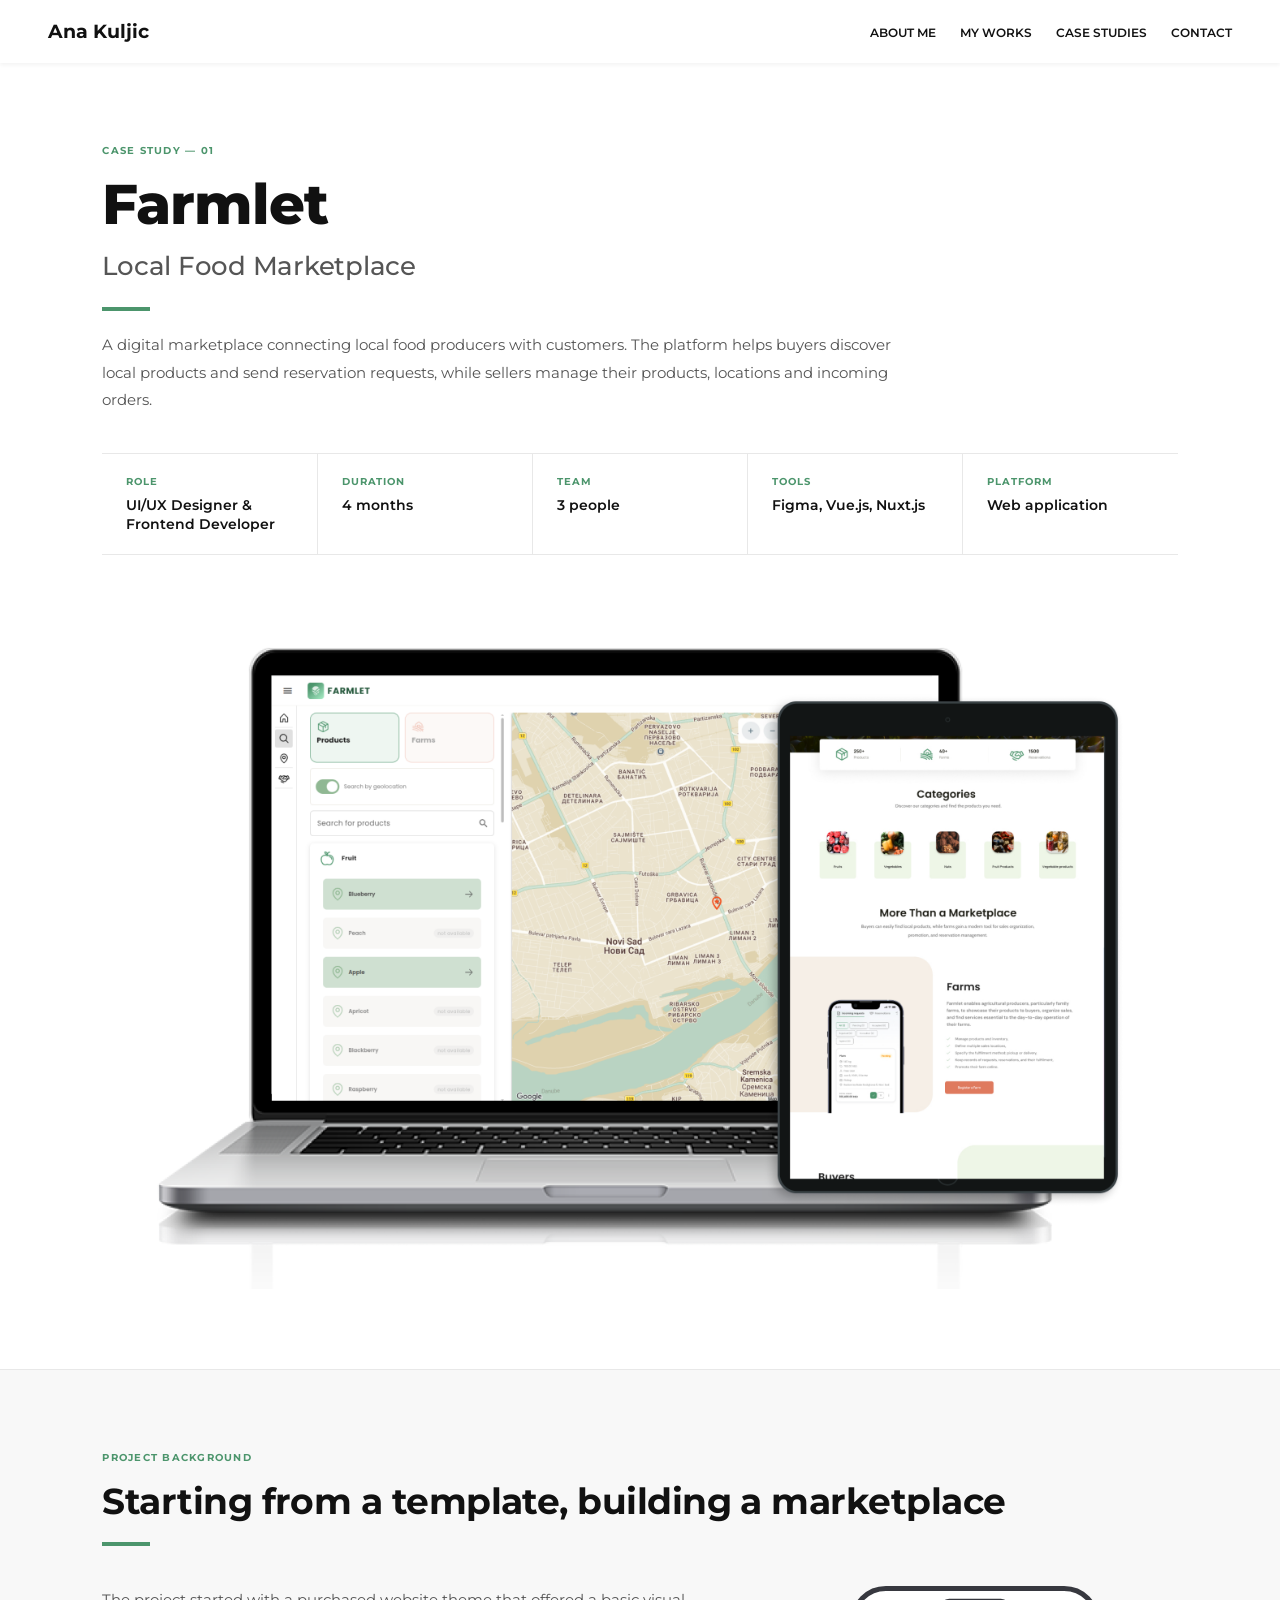
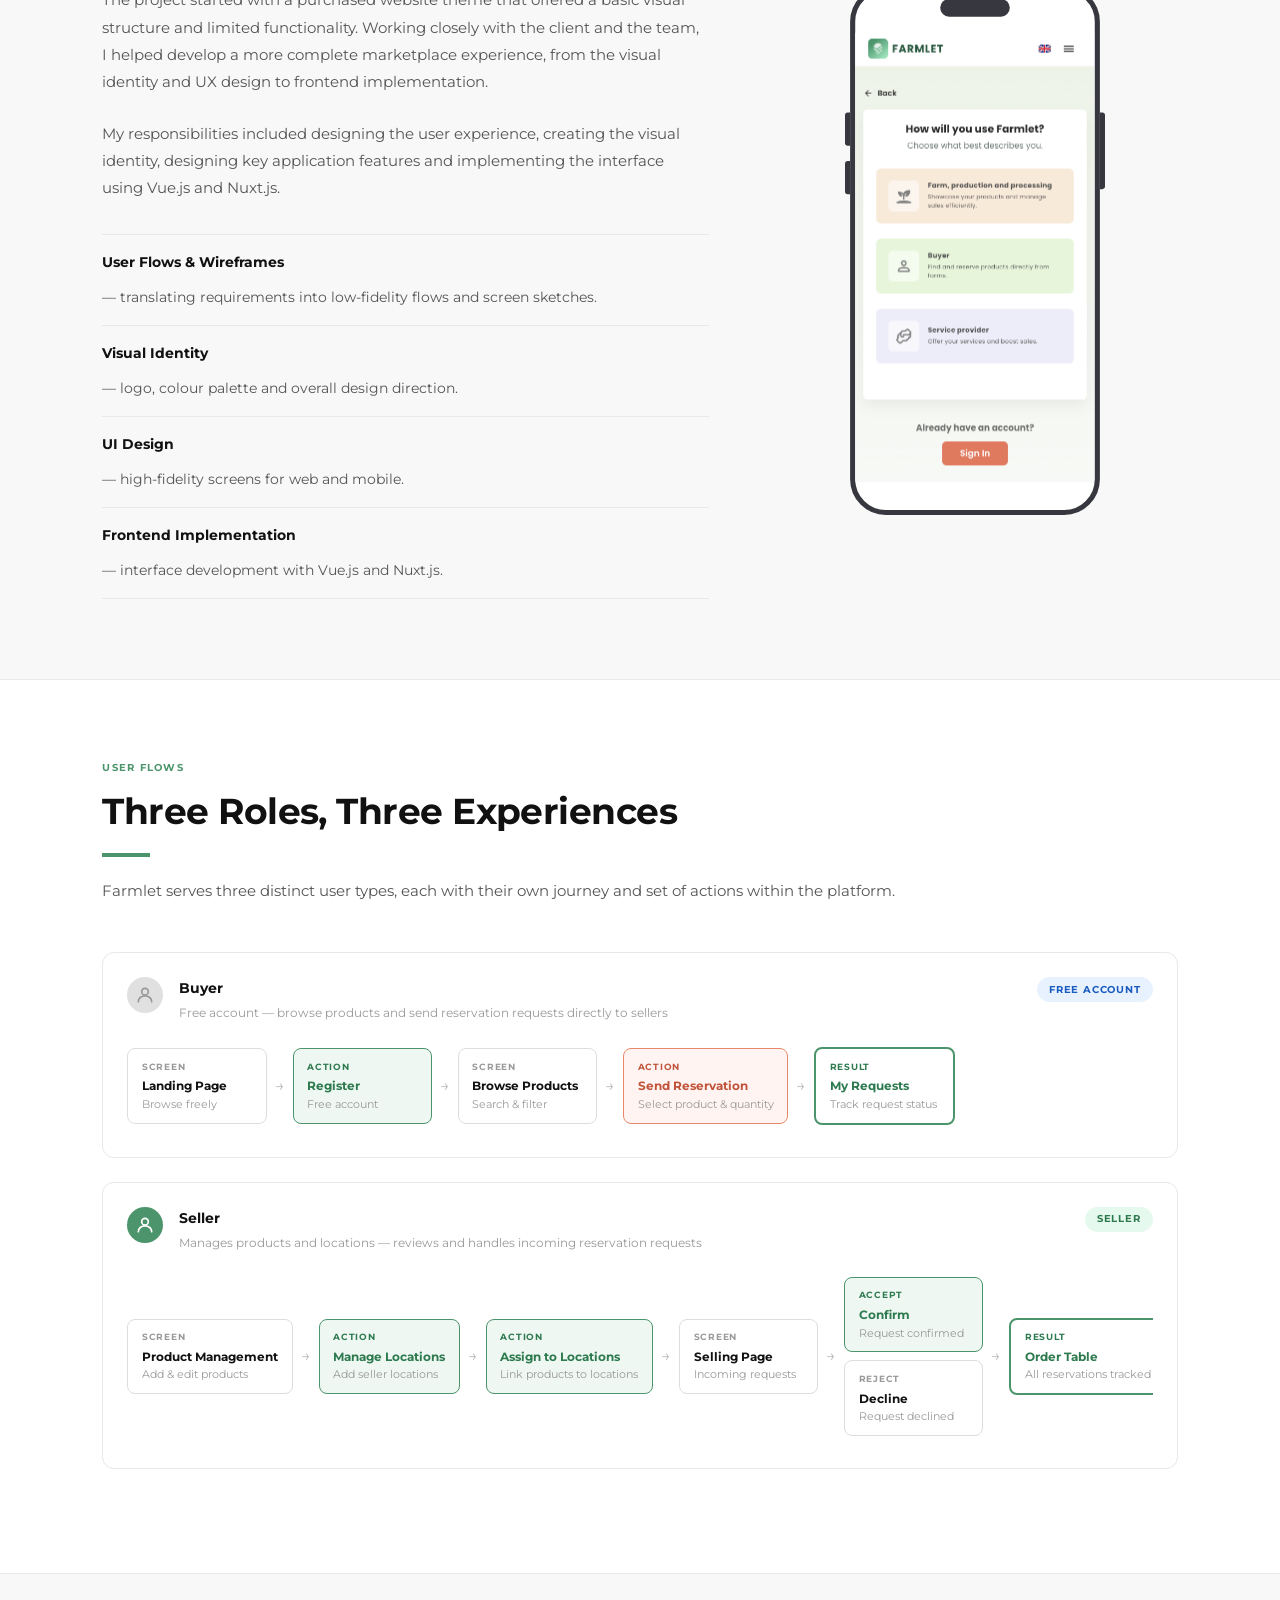
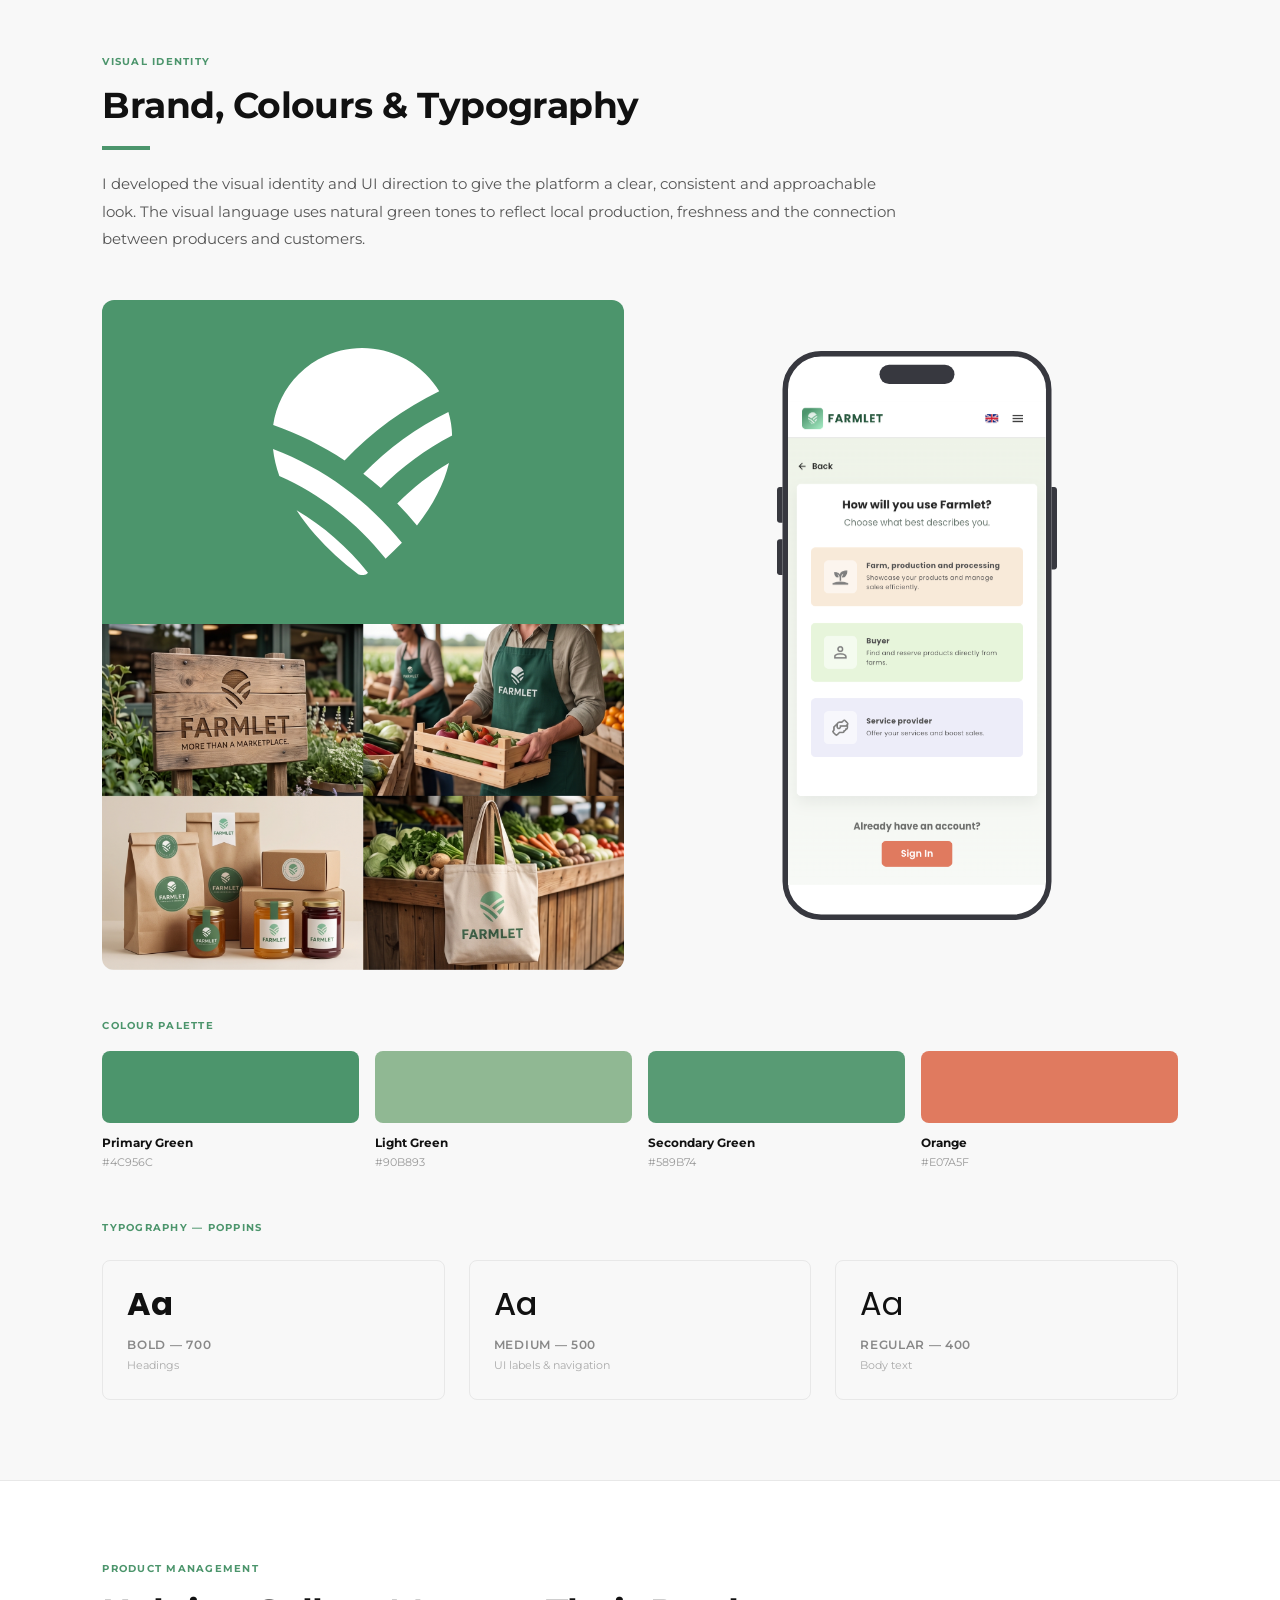
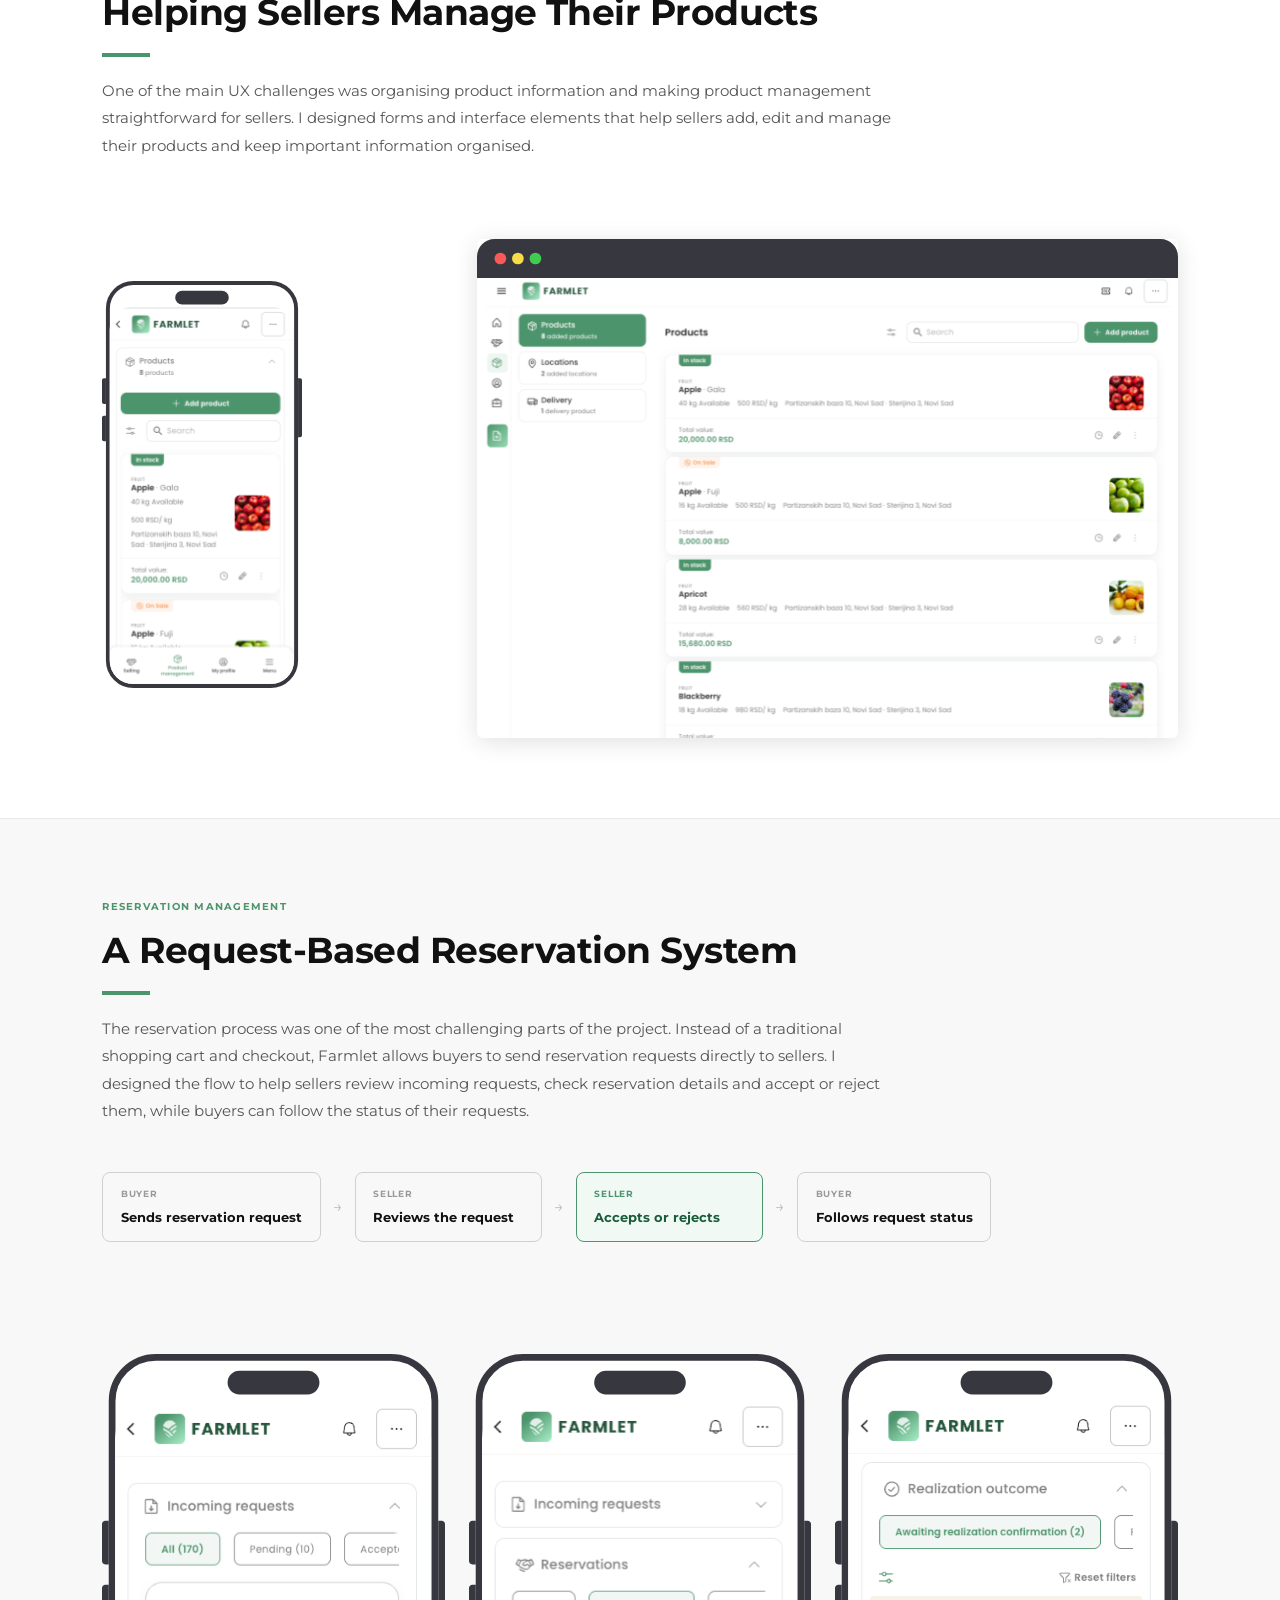
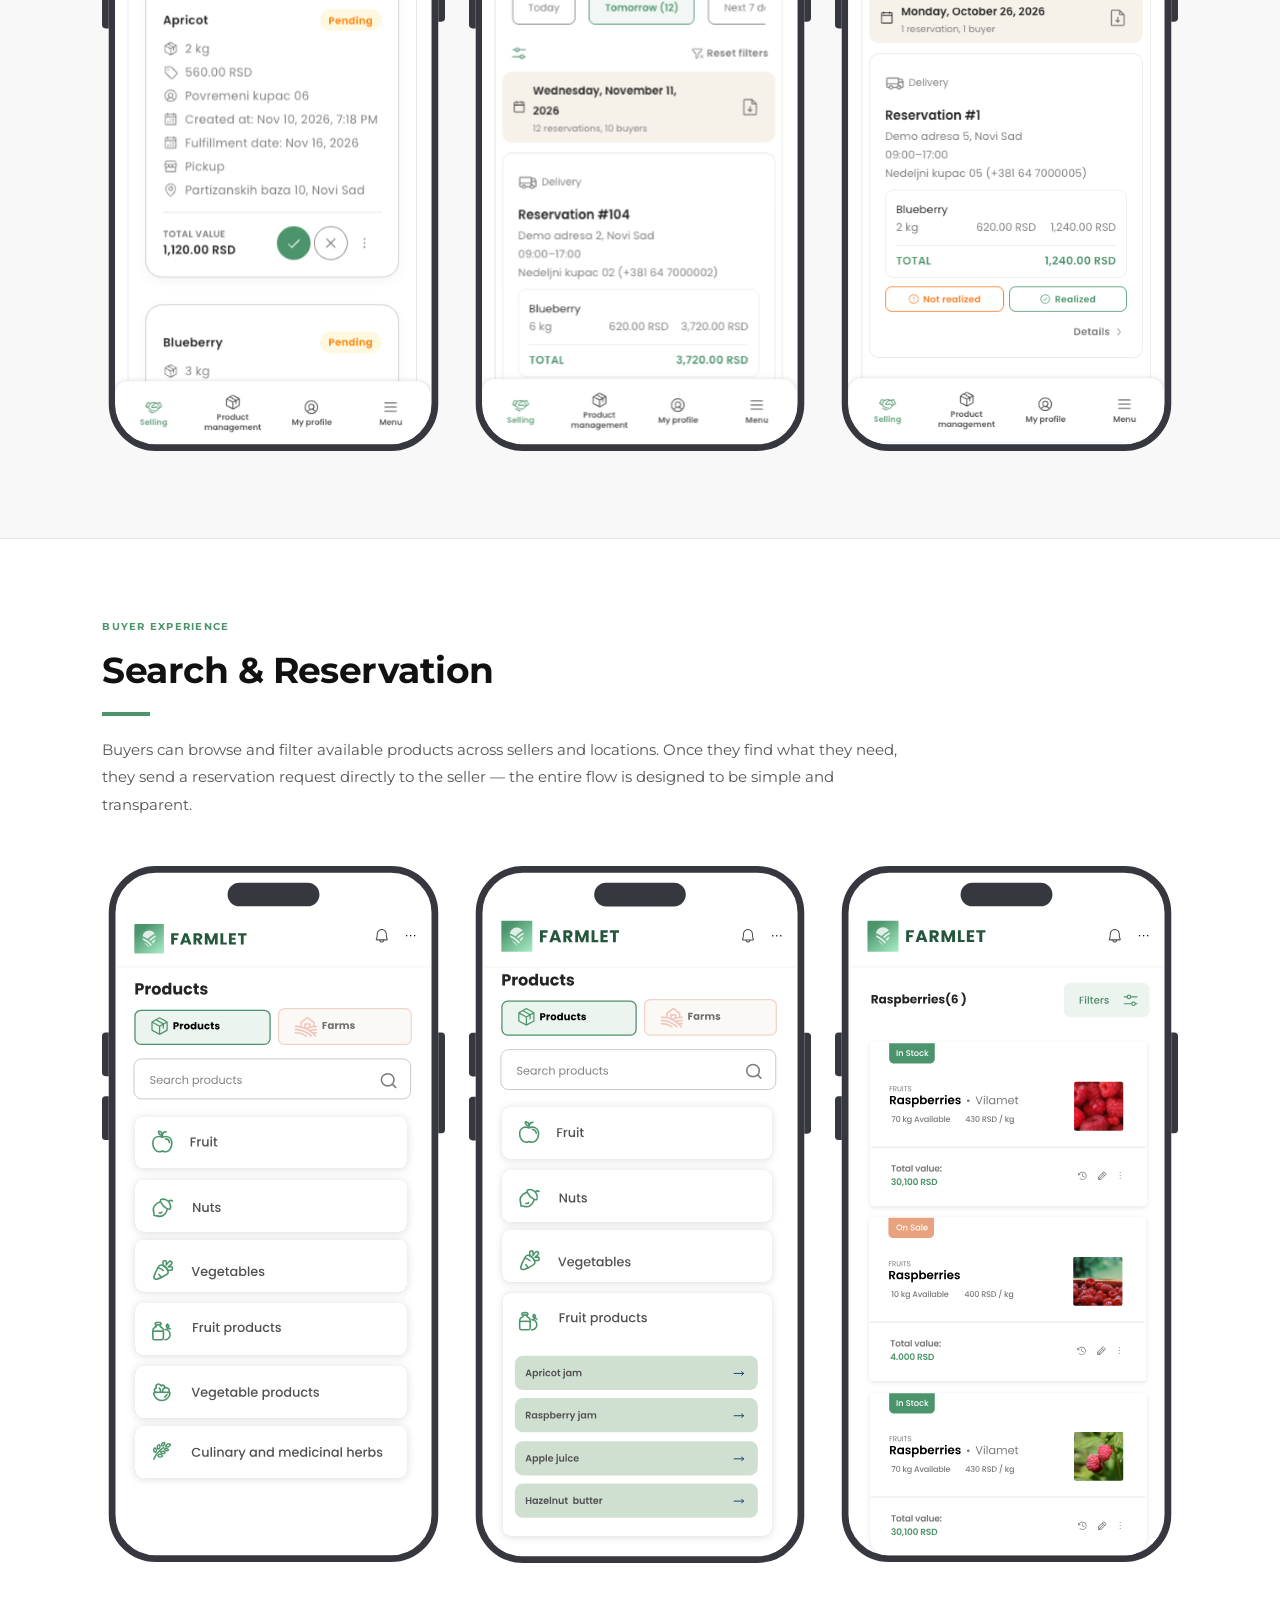
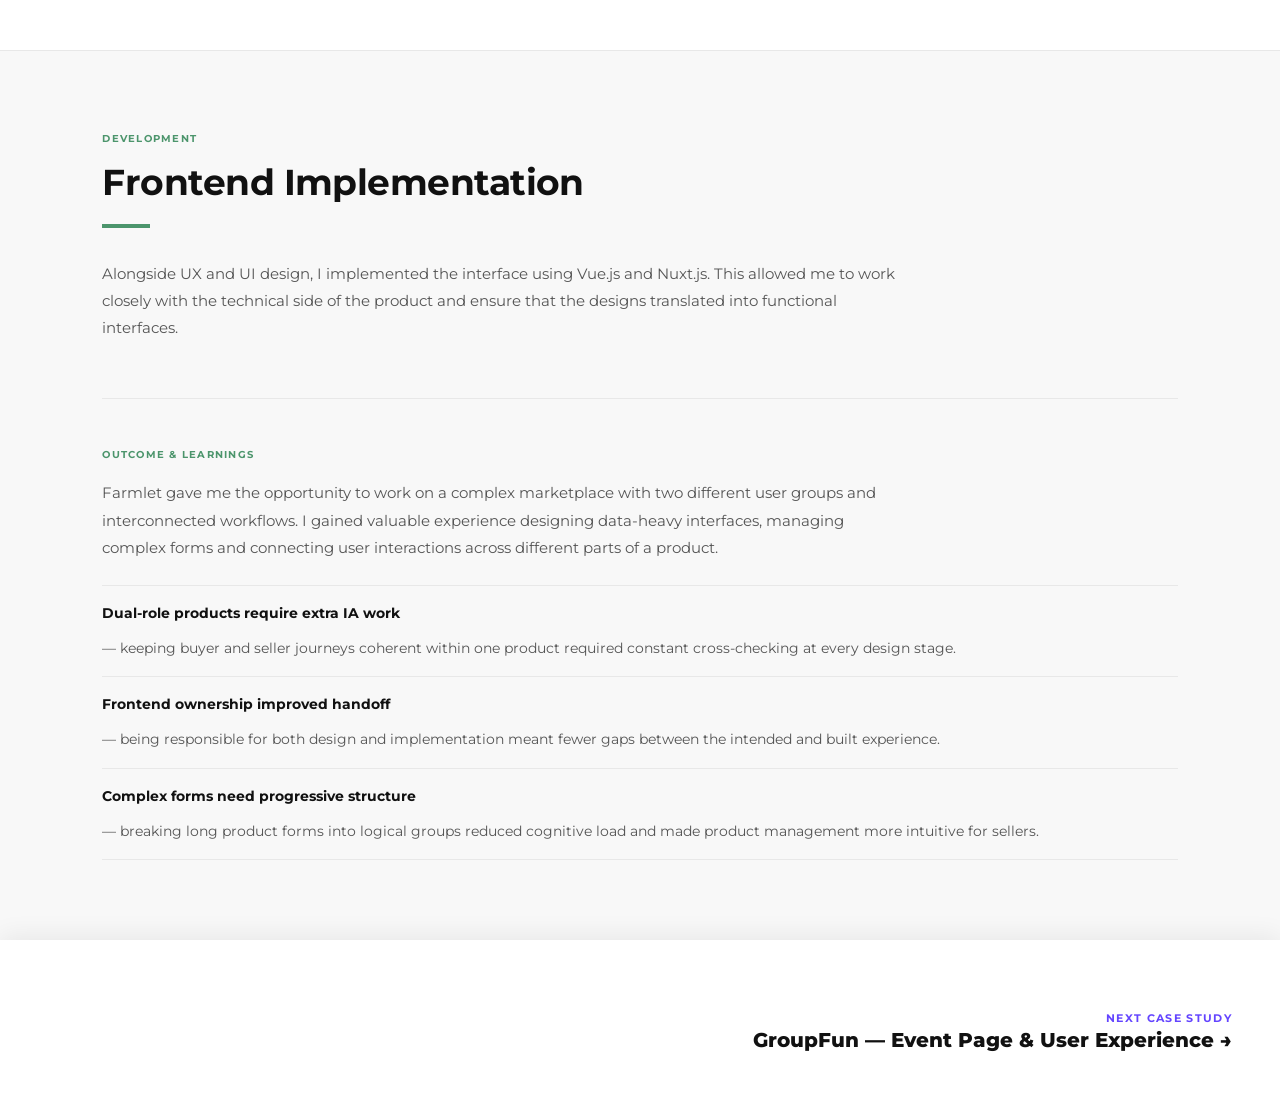
==== farmlet.html @ 50fcdd91 "Add and update case study pages for Farmlet, GroupFun and Proconnecter - Built full Farmlet case stu" ====
<!doctype html>
<html lang="en">
  <head>
    <meta charset="UTF-8" />
    <meta name="viewport" content="width=device-width, initial-scale=1.0" />
    <title>Farmlet — Case Study — Ana Kuljic</title>
    <link rel="preconnect" href="https://fonts.googleapis.com" />
    <link rel="preconnect" href="https://fonts.gstatic.com" crossorigin />
    <link
      href="https://fonts.googleapis.com/css2?family=Montserrat:wght@400;500;600;700;800&family=Poppins:wght@400;500;700&display=swap"
      rel="stylesheet"
    />
    <link rel="stylesheet" href="css/style.css" />
  </head>
  <body class="csp" style="--csp-accent: #4C956C;">

    <!-- ── Navigation ──────────────────────────── -->
    <nav class="navbar">
      <a href="index.html" class="logo" style="text-decoration:none;color:inherit;">Ana Kuljic</a>
      <button class="nav-toggle" type="button" aria-label="Open menu" aria-expanded="false">
        <span class="nav-toggle__line"></span>
        <span class="nav-toggle__line"></span>
        <span class="nav-toggle__line"></span>
      </button>
      <ul class="nav-links">
        <li><a href="index.html#about">About Me</a></li>
        <li><a href="index.html#works">My Works</a></li>
        <li><a href="case-studies.html">Case Studies</a></li>
        <li><a href="index.html#contact">Contact</a></li>
      </ul>
    </nav>

    <!-- ══════════════════════════════════════════
         01  HERO
    ══════════════════════════════════════════ -->
    <section class="csp-section" style="padding-bottom:0;">
      <div class="csp-wrap">
        <span class="csp-label">Case Study — 01</span>
        <h1 class="csp-h1">Farmlet</h1>
        <p class="csp-h1-sub">Local Food Marketplace</p>
        <span class="csp-accent-line"></span>
        <p class="csp-body csp-body--wide">
          A digital marketplace connecting local food producers with customers. The platform helps buyers discover local products and send reservation requests, while sellers manage their products, locations and incoming orders.
        </p>

        <div class="csp-meta">
          <div class="csp-meta-item">
            <div class="csp-meta-item__label">Role</div>
            <div class="csp-meta-item__value">UI/UX Designer &amp; Frontend Developer</div>
          </div>
          <div class="csp-meta-item">
            <div class="csp-meta-item__label">Duration</div>
            <div class="csp-meta-item__value">4 months</div>
          </div>
          <div class="csp-meta-item">
            <div class="csp-meta-item__label">Team</div>
            <div class="csp-meta-item__value">3 people</div>
          </div>
          <div class="csp-meta-item">
            <div class="csp-meta-item__label">Tools</div>
            <div class="csp-meta-item__value">Figma, Vue.js, Nuxt.js</div>
          </div>
          <div class="csp-meta-item">
            <div class="csp-meta-item__label">Platform</div>
            <div class="csp-meta-item__value">Web application</div>
          </div>
        </div>
      </div>

      <!-- Hero image -->
      <div style="padding-inline: var(--csp-gutter); max-width: var(--csp-max); margin-inline: auto; padding-bottom: 5rem;">
        <img
          src="images/farmlet-tablet-laptop.png"
          alt="Farmlet — tablet and laptop overview"
          style="width:100%; display:block; border-radius:8px;"
        />
      </div>
    </section>

    <hr class="csp-divider" />

    <!-- ══════════════════════════════════════════
         02  PROJECT BACKGROUND & MY ROLE
    ══════════════════════════════════════════ -->
    <section class="csp-section">
      <div class="csp-wrap">
        <span class="csp-label">Project Background</span>
        <h2 class="csp-h2">Starting from a template, building a marketplace</h2>
        <span class="csp-accent-line"></span>

        <div class="csp-cols csp-cols--wide" style="margin-top:2.5rem;">
          <div>
            <p class="csp-body" style="margin-bottom:1.5rem;">
              The project started with a purchased website theme that offered a basic visual structure and limited functionality. Working closely with the client and the team, I helped develop a more complete marketplace experience, from the visual identity and UX design to frontend implementation.
            </p>
            <p class="csp-body">
              My responsibilities included designing the user experience, creating the visual identity, designing key application features and implementing the interface using Vue.js and Nuxt.js.
            </p>
            <ul class="csp-list" style="margin-top:2rem;">
              <li class="csp-list__item"><strong>User Flows &amp; Wireframes</strong> — translating requirements into low-fidelity flows and screen sketches.</li>
              <li class="csp-list__item"><strong>Visual Identity</strong> — logo, colour palette and overall design direction.</li>
              <li class="csp-list__item"><strong>UI Design</strong> — high-fidelity screens for web and mobile.</li>
              <li class="csp-list__item"><strong>Frontend Implementation</strong> — interface development with Vue.js and Nuxt.js.</li>
            </ul>
          </div>
          <div style="display:flex; align-items:flex-start; justify-content:center;">
            <div class="csp-phone">
              <img
                src="images/case-study_farmlet/mobile-register.svg"
                alt="Farmlet — register roles"
              />
            </div>
          </div>
        </div>
      </div>
    </section>

    <hr class="csp-divider" />

    <!-- ══════════════════════════════════════════
         03  USER FLOWS
    ══════════════════════════════════════════ -->
    <section class="csp-section">
      <div class="csp-wrap">
        <span class="csp-label">User Flows</span>
        <h2 class="csp-h2">Three Roles, Three Experiences</h2>
        <span class="csp-accent-line"></span>
        <p class="csp-body csp-body--wide" style="margin-bottom:3rem;">
          Farmlet serves three distinct user types, each with their own journey and set of actions within the platform.
        </p>

        <!-- Flow 1: Buyer -->
        <div class="csp-flow-card">
          <div class="csp-flow-header">
            <div class="csp-flow-header__avatar">
              <svg width="20" height="20" viewBox="0 0 24 24" fill="none" stroke="#999" stroke-width="2" stroke-linecap="round" stroke-linejoin="round"><circle cx="12" cy="8" r="4"/><path d="M4 20c0-4 3.6-7 8-7s8 3 8 7"/></svg>
            </div>
            <div class="csp-flow-header__info">
              <div class="csp-flow-header__name">Buyer</div>
              <div class="csp-flow-header__desc">Free account — browse products and send reservation requests directly to sellers</div>
            </div>
            <span class="csp-flow-tag" style="background:#e8f2ff;color:#1a5bbf;">Free Account</span>
          </div>
          <div class="csp-flow-steps">
            <div class="csp-flow-step">
              <div class="csp-flow-step__type">Screen</div>
              <div class="csp-flow-step__name">Landing Page</div>
              <div class="csp-flow-step__desc">Browse freely</div>
            </div>
            <span class="csp-flow-arrow">→</span>
            <div class="csp-flow-step" style="border-color:#4C956C;background:#eef7f2;">
              <div class="csp-flow-step__type" style="color:#2d7a4f;">Action</div>
              <div class="csp-flow-step__name" style="color:#2d7a4f;">Register</div>
              <div class="csp-flow-step__desc">Free account</div>
            </div>
            <span class="csp-flow-arrow">→</span>
            <div class="csp-flow-step">
              <div class="csp-flow-step__type">Screen</div>
              <div class="csp-flow-step__name">Browse Products</div>
              <div class="csp-flow-step__desc">Search &amp; filter</div>
            </div>
            <span class="csp-flow-arrow">→</span>
            <div class="csp-flow-step csp-flow-step--trigger">
              <div class="csp-flow-step__type">Action</div>
              <div class="csp-flow-step__name">Send Reservation</div>
              <div class="csp-flow-step__desc">Select product &amp; quantity</div>
            </div>
            <span class="csp-flow-arrow">→</span>
            <div class="csp-flow-step" style="border:2px solid #4C956C;">
              <div class="csp-flow-step__type" style="color:#2d7a4f;">Result</div>
              <div class="csp-flow-step__name" style="color:#2d7a4f;">My Requests</div>
              <div class="csp-flow-step__desc">Track request status</div>
            </div>
          </div>
        </div>

        <!-- Flow 2: Seller -->
        <div class="csp-flow-card">
          <div class="csp-flow-header">
            <div class="csp-flow-header__avatar" style="background:#4C956C;">
              <svg width="20" height="20" viewBox="0 0 24 24" fill="none" stroke="#fff" stroke-width="2" stroke-linecap="round" stroke-linejoin="round"><circle cx="12" cy="8" r="4"/><path d="M4 20c0-4 3.6-7 8-7s8 3 8 7"/></svg>
            </div>
            <div class="csp-flow-header__info">
              <div class="csp-flow-header__name">Seller</div>
              <div class="csp-flow-header__desc">Manages products and locations — reviews and handles incoming reservation requests</div>
            </div>
            <span class="csp-flow-tag" style="background:#e6f9ee;color:#2d7a4f;">Seller</span>
          </div>
          <div class="csp-flow-steps">
            <div class="csp-flow-step">
              <div class="csp-flow-step__type">Screen</div>
              <div class="csp-flow-step__name">Product Management</div>
              <div class="csp-flow-step__desc">Add &amp; edit products</div>
            </div>
            <span class="csp-flow-arrow">→</span>
            <div class="csp-flow-step" style="border-color:#4C956C;background:#eef7f2;">
              <div class="csp-flow-step__type" style="color:#2d7a4f;">Action</div>
              <div class="csp-flow-step__name" style="color:#2d7a4f;">Manage Locations</div>
              <div class="csp-flow-step__desc">Add seller locations</div>
            </div>
            <span class="csp-flow-arrow">→</span>
            <div class="csp-flow-step" style="border-color:#4C956C;background:#eef7f2;">
              <div class="csp-flow-step__type" style="color:#2d7a4f;">Action</div>
              <div class="csp-flow-step__name" style="color:#2d7a4f;">Assign to Locations</div>
              <div class="csp-flow-step__desc">Link products to locations</div>
            </div>
            <span class="csp-flow-arrow">→</span>
            <div class="csp-flow-step">
              <div class="csp-flow-step__type">Screen</div>
              <div class="csp-flow-step__name">Selling Page</div>
              <div class="csp-flow-step__desc">Incoming requests</div>
            </div>
            <span class="csp-flow-arrow">→</span>
            <div class="csp-flow-branch">
              <div class="csp-flow-step" style="border-color:#4C956C;background:#eef7f2;">
                <div class="csp-flow-step__type" style="color:#2d7a4f;">Accept</div>
                <div class="csp-flow-step__name" style="color:#2d7a4f;">Confirm</div>
                <div class="csp-flow-step__desc">Request confirmed</div>
              </div>
              <div class="csp-flow-step">
                <div class="csp-flow-step__type">Reject</div>
                <div class="csp-flow-step__name">Decline</div>
                <div class="csp-flow-step__desc">Request declined</div>
              </div>
            </div>
            <span class="csp-flow-arrow">→</span>
            <div class="csp-flow-step" style="border:2px solid #4C956C;">
              <div class="csp-flow-step__type" style="color:#2d7a4f;">Result</div>
              <div class="csp-flow-step__name" style="color:#2d7a4f;">Order Table</div>
              <div class="csp-flow-step__desc">All reservations tracked</div>
            </div>
          </div>
        </div>

      </div>
    </section>

    <hr class="csp-divider" />

    <!-- ══════════════════════════════════════════
         04  VISUAL IDENTITY
    ══════════════════════════════════════════ -->
    <section class="csp-section">
      <div class="csp-wrap">
        <span class="csp-label">Visual Identity</span>
        <h2 class="csp-h2">Brand, Colours &amp; Typography</h2>
        <span class="csp-accent-line"></span>
        <p class="csp-body csp-body--wide" style="margin-bottom:3rem;">
          I developed the visual identity and UI direction to give the platform a clear, consistent and approachable look. The visual language uses natural green tones to reflect local production, freshness and the connection between producers and customers.
        </p>

        <!-- Logo + mobile mockup -->
        <div class="csp-cols" style="margin-bottom:3rem; align-items:stretch; gap:2rem;">
          <!-- Logo on green background + primena ispod -->
          <div style="display:flex; flex-direction:column; gap:0; border-radius:12px; overflow:hidden;">
            <div style="background:#4C956C; display:flex; align-items:center; justify-content:center; padding:3rem 2rem;">
              <img
                src="images/case-study_farmlet/logo-sign-farlet.svg"
                alt="Farmlet logo"
                style="width:50%; max-width:180px; display:block;"
              />
            </div>
            <img
              src="images/farmlet-logo-primena.png"
              alt="Farmlet logo — usage examples"
              style="width:100%; display:block;"
            />
          </div>
          <!-- Mobile register screen -->
          <div style="display:flex; justify-content:center; align-items:center;">
            <div class="csp-phone" style="max-width:280px;">
              <img src="images/case-study_farmlet/mobile-register.svg" alt="Farmlet — mobile register" />
            </div>
          </div>
        </div>

        <!-- Colour palette -->
        <span class="csp-label" style="display:block;margin-bottom:1rem;">Colour Palette</span>
        <div style="display:grid; grid-template-columns: repeat(auto-fit, minmax(130px, 1fr)); gap:1rem; margin-bottom:3rem;">
          <div>
            <div style="background:#4C956C; height:72px; border-radius:8px; margin-bottom:0.6rem;"></div>
            <div style="font-size:0.75rem; font-weight:700; color:#111; margin-bottom:0.15rem;">Primary Green</div>
            <div style="font-size:0.68rem; color:#999;">#4C956C</div>
          </div>
          <div>
            <div style="background:#90B893; height:72px; border-radius:8px; margin-bottom:0.6rem;"></div>
            <div style="font-size:0.75rem; font-weight:700; color:#111; margin-bottom:0.15rem;">Light Green</div>
            <div style="font-size:0.68rem; color:#999;">#90B893</div>
          </div>
          <div>
            <div style="background:#589B74; height:72px; border-radius:8px; margin-bottom:0.6rem;"></div>
            <div style="font-size:0.75rem; font-weight:700; color:#111; margin-bottom:0.15rem;">Secondary Green</div>
            <div style="font-size:0.68rem; color:#999;">#589B74</div>
          </div>
          <div>
            <div style="background:#E07A5F; height:72px; border-radius:8px; margin-bottom:0.6rem;"></div>
            <div style="font-size:0.75rem; font-weight:700; color:#111; margin-bottom:0.15rem;">Orange</div>
            <div style="font-size:0.68rem; color:#999;">#E07A5F</div>
          </div>
        </div>

        <!-- Typography -->
        <span class="csp-label" style="display:block;margin-bottom:1.5rem;">Typography — Poppins</span>
        <div style="display:grid; grid-template-columns: repeat(auto-fit, minmax(160px, 1fr)); gap:1.5rem;">
          <div style="border:1px solid #e8e8e8; border-radius:8px; padding:1.5rem;">
            <div style="font-family:'Poppins',sans-serif; font-weight:700; font-size:2rem; color:#111; line-height:1.2; margin-bottom:0.75rem;">Aa</div>
            <div style="font-size:0.72rem; color:#888; font-weight:600; letter-spacing:0.06em; text-transform:uppercase; margin-bottom:0.2rem;">Bold — 700</div>
            <div style="font-size:0.68rem; color:#aaa;">Headings</div>
          </div>
          <div style="border:1px solid #e8e8e8; border-radius:8px; padding:1.5rem;">
            <div style="font-family:'Poppins',sans-serif; font-weight:500; font-size:2rem; color:#111; line-height:1.2; margin-bottom:0.75rem;">Aa</div>
            <div style="font-size:0.72rem; color:#888; font-weight:600; letter-spacing:0.06em; text-transform:uppercase; margin-bottom:0.2rem;">Medium — 500</div>
            <div style="font-size:0.68rem; color:#aaa;">UI labels &amp; navigation</div>
          </div>
          <div style="border:1px solid #e8e8e8; border-radius:8px; padding:1.5rem;">
            <div style="font-family:'Poppins',sans-serif; font-weight:400; font-size:2rem; color:#111; line-height:1.2; margin-bottom:0.75rem;">Aa</div>
            <div style="font-size:0.72rem; color:#888; font-weight:600; letter-spacing:0.06em; text-transform:uppercase; margin-bottom:0.2rem;">Regular — 400</div>
            <div style="font-size:0.68rem; color:#aaa;">Body text</div>
          </div>
        </div>
      </div>
    </section>

    <hr class="csp-divider" />

    <!-- ══════════════════════════════════════════
         05  PRODUCT MANAGEMENT
    ══════════════════════════════════════════ -->
    <section class="csp-section">
      <div class="csp-wrap">
        <span class="csp-label">Product Management</span>
        <h2 class="csp-h2">Helping Sellers Manage Their Products</h2>
        <span class="csp-accent-line"></span>
        <p class="csp-body csp-body--wide" style="margin-bottom:3rem;">
          One of the main UX challenges was organising product information and making product management straightforward for sellers. I designed forms and interface elements that help sellers add, edit and manage their products and keep important information organised.
        </p>
      </div>

      <div style="padding-inline: var(--csp-gutter); max-width: var(--csp-max); margin-inline: auto; display:flex; flex-direction:column; gap:2rem;">

        <!-- pm-products + pm-product-desktop -->
        <div style="display:grid; grid-template-columns: 1fr 2fr; gap:1.5rem; margin-top:2rem; align-items:center;">
          <div>
            <div class="csp-phone" style="max-width:200px; margin-inline:auto;">
              <img src="images/case-study_farmlet/pm-products.svg" alt="Farmlet — product management mobile" />
            </div>
          </div>
          <div>
            <img src="images/case-study_farmlet/pm-product-desktop.svg" alt="Farmlet — product management desktop" style="width:100%; display:block; border-radius:6px; box-shadow: 0 4px 24px rgba(0,0,0,0.12);" />
          </div>
        </div>

      </div>
    </section>

    <hr class="csp-divider" />

    <!-- ══════════════════════════════════════════
         05  RESERVATION MANAGEMENT
    ══════════════════════════════════════════ -->
    <section class="csp-section">
      <div class="csp-wrap">
        <span class="csp-label">Reservation Management</span>
        <h2 class="csp-h2">A Request-Based Reservation System</h2>
        <span class="csp-accent-line"></span>
        <p class="csp-body csp-body--wide" style="margin-bottom:3rem;">
          The reservation process was one of the most challenging parts of the project. Instead of a traditional shopping cart and checkout, Farmlet allows buyers to send reservation requests directly to sellers. I designed the flow to help sellers review incoming requests, check reservation details and accept or reject them, while buyers can follow the status of their requests.
        </p>

        <!-- Reservation flow -->
        <div style="display:flex; align-items:center; gap:0.75rem; flex-wrap:wrap; margin-bottom:3.5rem; overflow-x:auto; padding-bottom:0.5rem;">
          <div style="border:1px solid #d0d0d0; border-radius:8px; padding:0.85rem 1.1rem; min-width:150px; flex-shrink:0;">
            <div style="font-size:0.58rem; font-weight:700; letter-spacing:0.08em; text-transform:uppercase; color:#999; margin-bottom:0.3rem;">Buyer</div>
            <div style="font-size:0.82rem; font-weight:700; color:#111;">Sends reservation request</div>
          </div>
          <span style="color:#bbb; font-size:1rem; flex-shrink:0;">→</span>
          <div style="border:1px solid #d0d0d0; border-radius:8px; padding:0.85rem 1.1rem; min-width:150px; flex-shrink:0;">
            <div style="font-size:0.58rem; font-weight:700; letter-spacing:0.08em; text-transform:uppercase; color:#999; margin-bottom:0.3rem;">Seller</div>
            <div style="font-size:0.82rem; font-weight:700; color:#111;">Reviews the request</div>
          </div>
          <span style="color:#bbb; font-size:1rem; flex-shrink:0;">→</span>
          <div style="border:1px solid #4C956C; border-radius:8px; padding:0.85rem 1.1rem; min-width:150px; flex-shrink:0; background:#f0f9f4;">
            <div style="font-size:0.58rem; font-weight:700; letter-spacing:0.08em; text-transform:uppercase; color:#4C956C; margin-bottom:0.3rem;">Seller</div>
            <div style="font-size:0.82rem; font-weight:700; color:#1a5c3a;">Accepts or rejects</div>
          </div>
          <span style="color:#bbb; font-size:1rem; flex-shrink:0;">→</span>
          <div style="border:1px solid #d0d0d0; border-radius:8px; padding:0.85rem 1.1rem; min-width:150px; flex-shrink:0;">
            <div style="font-size:0.58rem; font-weight:700; letter-spacing:0.08em; text-transform:uppercase; color:#999; margin-bottom:0.3rem;">Buyer</div>
            <div style="font-size:0.82rem; font-weight:700; color:#111;">Follows request status</div>
          </div>
        </div>
      </div>

      <!-- Screenshots -->
      <div style="padding-inline: var(--csp-gutter); max-width: var(--csp-max); margin-inline: auto; display:flex; flex-direction:column; gap:2rem;">

        <!-- 3 selling screens side by side -->
        <div style="display:grid; grid-template-columns: repeat(3, 1fr); gap:1.5rem; margin-top:3rem;">
          <div>
            <div class="csp-phone" style="max-width:100%;">
              <img src="images/case-study_farmlet/selling-incoming request.svg" alt="Farmlet — selling incoming request" />
            </div>
          </div>
          <div>
            <div class="csp-phone" style="max-width:100%;">
              <img src="images/case-study_farmlet/selling-reservation.svg" alt="Farmlet — selling reservations" />
            </div>
          </div>
          <div>
            <div class="csp-phone" style="max-width:100%;">
              <img src="images/case-study_farmlet/selling-outcome.svg" alt="Farmlet — selling outcome" />
            </div>
          </div>
        </div>

      </div>
    </section>

    <hr class="csp-divider" />

    <!-- ══════════════════════════════════════════
         06  BUYER EXPERIENCE — SEARCH & RESERVATION
    ══════════════════════════════════════════ -->
    <section class="csp-section">
      <div class="csp-wrap">
        <span class="csp-label">Buyer Experience</span>
        <h2 class="csp-h2">Search &amp; Reservation</h2>
        <span class="csp-accent-line"></span>
        <p class="csp-body csp-body--wide" style="margin-bottom:3rem;">
          Buyers can browse and filter available products across sellers and locations. Once they find what they need, they send a reservation request directly to the seller — the entire flow is designed to be simple and transparent.
        </p>

        <!-- 3 search screens -->
        <div style="display:grid; grid-template-columns: repeat(3, 1fr); gap:1.5rem; margin-top:3rem;">
          <div>
            <div class="csp-phone" style="max-width:100%;">
              <img src="images/case-study_farmlet/search-category.svg" alt="Farmlet — search category" />
            </div>
          </div>
          <div>
            <div class="csp-phone" style="max-width:100%;">
              <img src="images/case-study_farmlet/search-product.svg" alt="Farmlet — search product" />
            </div>
          </div>
          <div>
            <div class="csp-phone" style="max-width:100%;">
              <img src="images/case-study_farmlet/search-result.svg" alt="Farmlet — search result" />
            </div>
          </div>
        </div>

      </div>
    </section>

    <hr class="csp-divider" />

    <!-- ══════════════════════════════════════════
         07  LOCATIONS, DEVELOPMENT & OUTCOME
    ══════════════════════════════════════════ -->
    <section class="csp-section">
      <div class="csp-wrap">
        <span class="csp-label">Development</span>
        <h2 class="csp-h2">Frontend Implementation</h2>
        <span class="csp-accent-line"></span>

        <p class="csp-body csp-body--wide" style="margin-top:2rem; margin-bottom:3.5rem;">
          Alongside UX and UI design, I implemented the interface using Vue.js and Nuxt.js. This allowed me to work closely with the technical side of the product and ensure that the designs translated into functional interfaces.
        </p>

        <!-- Outcome & Learnings -->
        <div style="border-top:1px solid var(--csp-border); padding-top:3rem;">
          <span class="csp-label">Outcome &amp; Learnings</span>
          <p class="csp-body csp-body--wide" style="margin-top:1rem; margin-bottom:1.5rem;">
            Farmlet gave me the opportunity to work on a complex marketplace with two different user groups and interconnected workflows. I gained valuable experience designing data-heavy interfaces, managing complex forms and connecting user interactions across different parts of a product.
          </p>
          <ul class="csp-list">
            <li class="csp-list__item">
              <strong>Dual-role products require extra IA work</strong> — keeping buyer and seller journeys coherent within one product required constant cross-checking at every design stage.
            </li>
            <li class="csp-list__item">
              <strong>Frontend ownership improved handoff</strong> — being responsible for both design and implementation meant fewer gaps between the intended and built experience.
            </li>
            <li class="csp-list__item">
              <strong>Complex forms need progressive structure</strong> — breaking long product forms into logical groups reduced cognitive load and made product management more intuitive for sellers.
            </li>
          </ul>
        </div>
      </div>
    </section>

    <!-- ── Next Case Study ──────────────────────── -->
    <div class="cs-next">
      <span class="cs-next__label">Next Case Study</span>
      <a href="groupfun.html" class="cs-next__link">
        GroupFun — Event Page &amp; User Experience <span>→</span>
      </a>
    </div>

    <script src="js/main.js"></script>
  </body>
</html>
---- css/style.css ----
body {
  font-family:
    "Montserrat",
    system-ui,
    -apple-system,
    BlinkMacSystemFont,
    sans-serif;
  margin: 0;
  line-height: 1.6;
  color: #111;
  overflow-x: hidden;
}

:root {
  --container-max: 1600px;
  --page-gutter: max(2rem, calc((100% - var(--container-max)) / 2));
}

@media (max-width: 1440px) {
  :root {
    --page-gutter: clamp(2rem, 4vw, 3rem);
  }
}

body > header,
body > section {
  width: 100%;
  max-width: none;
  box-sizing: border-box;
  padding-left: var(--page-gutter);
  padding-right: var(--page-gutter);
}

body > header {
  background: #f8f8f8;
}

body > header.hero {
  padding-top: 0 !important;
  padding-bottom: 0 !important;
}

@media (min-width: 769px) {
  body > header.hero {
    padding-right: 0 !important;
  }
}

body > section:nth-of-type(odd) {
  background: #ffffff;
}

body > section:nth-of-type(even) {
  background: #f8f8f8;
}

.navbar {
  display: flex;
  justify-content: space-between;
  align-items: center;
  padding: 1rem var(--page-gutter);
  background: #fff;
  box-shadow: 0 2px 4px rgba(0, 0, 0, 0.05);
  position: sticky;
  top: 0;
  z-index: 100;
}

.nav-toggle {
  display: none;
  flex-direction: column;
  justify-content: center;
  gap: 5px;
  width: 2.5rem;
  height: 2.5rem;
  padding: 0;
  border: none;
  background: transparent;
  cursor: pointer;
}

.nav-toggle__line {
  display: block;
  width: 1.5rem;
  height: 2px;
  background: #111;
  border-radius: 1px;
  transition:
    transform 0.3s ease,
    opacity 0.3s ease;
}

.navbar--open .nav-toggle__line:nth-child(1) {
  transform: translateY(7px) rotate(45deg);
}

.navbar--open .nav-toggle__line:nth-child(2) {
  opacity: 0;
}

.navbar--open .nav-toggle__line:nth-child(3) {
  transform: translateY(-7px) rotate(-45deg);
}

.navbar .logo {
  font-weight: bold;
  font-size: 1.2rem;
}

.nav-links {
  list-style: none;
  display: flex;
  gap: 1.5rem;
  margin: 0;
  padding: 0;
}

.nav-links li a {
  position: relative;
  display: inline-block;
  text-decoration: none;
  color: #111;
  font-weight: 600;
  text-transform: uppercase;
  font-size: 12px;
}

.nav-links li a::after {
  content: "";
  position: absolute;
  left: 0;
  bottom: -3px;
  width: 0;
  height: 2px;
  background: #6344ff;
  transition: width 0.3s ease;
}

.nav-links li a:hover {
  color: #111;
}

.nav-links li a:hover::after {
  width: 100%;
}

@media (max-width: 768px) {
  :root {
    --page-gutter: 1.5rem;
  }

  .nav-toggle {
    display: flex;
  }

  .nav-links {
    position: absolute;
    top: 100%;
    right: 0;
    left: auto;
    flex-direction: column;
    align-items: flex-end;
    gap: 0.25rem;
    width: max-content;
    min-width: 11rem;
    padding: 1rem 1.5rem;
    background: #fff;
    box-shadow: 0 8px 24px rgba(0, 0, 0, 0.08);
    transform: translateX(110%);
    opacity: 0;
    visibility: hidden;
    pointer-events: none;
    transition:
      transform 0.3s ease,
      opacity 0.3s ease,
      visibility 0.3s ease;
  }

  .navbar--open .nav-links {
    transform: translateX(0);
    opacity: 1;
    visibility: visible;
    pointer-events: auto;
  }

  .nav-links li {
    width: 100%;
    text-align: right;
  }

  .nav-links li a {
    display: inline-block;
    padding: 0.65rem 0;
    text-align: right;
  }
}

.hero {
  display: flex;
  align-items: stretch;
  min-height: 100vh;
  min-height: 100dvh;
  padding-block: 0;
  max-width: none;
  margin: 0;
  box-sizing: border-box;
  overflow: hidden;
}

.hero .container.hero__layout {
  display: grid;
  grid-template-columns: minmax(0, 1fr) auto;
  align-items: stretch;
  gap: clamp(1.5rem, 4vw, 3rem);
  width: 100%;
  max-width: none;
  margin: 0;
  min-height: 100vh;
  min-height: 100dvh;
}

.hero__content {
  display: flex;
  flex-direction: column;
  justify-content: center;
  min-width: 0;
  min-height: 100vh;
  min-height: 100dvh;
}

.hero__mosaic {
  display: flex;
  align-items: stretch;
  justify-content: flex-end;
  align-self: stretch;
  min-width: 0;
  height: 100vh;
  height: 100dvh;
}

.hero__mosaic-grid {
  display: grid;
  grid-template-columns: repeat(3, 1fr);
  grid-template-rows: repeat(4, 1fr);
  width: calc(100vh * 3 / 4);
  width: calc(100dvh * 3 / 4);
  height: 100%;
  max-width: none;
  aspect-ratio: unset;
}

.hero__tile {
  width: 100%;
  height: 100%;
  opacity: 0;
  transform: translate(48vw, -42vh);
  animation: hero-tile-assemble 1.25s cubic-bezier(0.22, 1, 0.36, 1) forwards;
  will-change: transform, opacity;
}

.hero__tile--purple {
  background: #6344ff;
}

.hero__tile--dark {
  background: #2e2e36;
}

.hero__tile--grey {
  background: #d4d4d4;
}

.hero__tile--lavender {
  background: #eceaf8;
}

.hero__tile--round-tr {
  border-top-right-radius: 42%;
}

.hero__tile--round-tl {
  border-top-left-radius: 42%;
}

.hero__tile--round-bl {
  border-bottom-left-radius: 42%;
}

.hero__tile--photo {
  position: relative;
  border-radius: 50%;
  overflow: hidden;
  background: #d4d4d4;
}

.hero__tile--photo::after {
  content: "";
  position: absolute;
  inset: 0;
  background: rgba(99, 68, 255, 0.4);
  mix-blend-mode: multiply;
  pointer-events: none;
}

.hero__tile--photo img {
  display: block;
  width: 100%;
  height: 100%;
  object-fit: cover;
  filter: grayscale(100%);
}

.hero__mosaic-grid .hero__tile:nth-child(1) {
  animation-delay: 0.3s;
}
.hero__mosaic-grid .hero__tile:nth-child(2) {
  animation-delay: 0.45s;
}
.hero__mosaic-grid .hero__tile:nth-child(3) {
  animation-delay: 0.6s;
}
.hero__mosaic-grid .hero__tile:nth-child(4) {
  animation-delay: 0.95s;
}
.hero__mosaic-grid .hero__tile:nth-child(5) {
  animation-delay: 1.1s;
}
.hero__mosaic-grid .hero__tile:nth-child(6) {
  animation-delay: 1.25s;
}
.hero__mosaic-grid .hero__tile:nth-child(7) {
  animation-delay: 1.6s;
}
.hero__mosaic-grid .hero__tile:nth-child(8) {
  animation-delay: 1.75s;
}
.hero__mosaic-grid .hero__tile:nth-child(9) {
  animation-delay: 1.9s;
}
.hero__mosaic-grid .hero__tile:nth-child(10) {
  animation-delay: 2.25s;
}
.hero__mosaic-grid .hero__tile:nth-child(11) {
  animation-delay: 2.4s;
}
.hero__mosaic-grid .hero__tile:nth-child(12) {
  animation-delay: 2.55s;
}

@keyframes hero-tile-assemble {
  from {
    opacity: 0;
    transform: translate(48vw, -42vh);
  }

  to {
    opacity: 1;
    transform: translate(0, 0);
  }
}

.hero .container {
  width: 100%;
}

.hero__label {
  margin: 0 0 0.25rem;
  font-size: 1.125rem;
  font-weight: 700;
  color: #000;
}

.hero__title {
  margin: 0;
  font-size: clamp(4rem, 12vw, 7.5rem);
  font-weight: 800;
  line-height: 1;
  letter-spacing: -0.02em;
  color: #000;
}

.hero__accent {
  display: block;
  width: 4.5rem;
  height: 6px;
  margin: 2.5rem 0;
  background: #6344ff;
}

.hero__name {
  margin: 0 0 0.75rem;
  font-size: 1.75rem;
  font-weight: 700;
  color: #000;
}

.hero__role {
  margin: 0;
  font-size: 0.875rem;
  font-weight: 400;
  letter-spacing: 0.04em;
  color: #000;
}

@media (min-width: 769px) and (max-width: 1320px) {
  .hero__title {
    font-size: clamp(2.75rem, 6vw, 4.5rem);
  }

  .hero__name {
    font-size: 1.5rem;
  }

  .hero__label {
    font-size: 1rem;
  }

  .hero__accent {
    margin: 1.75rem 0;
  }
}

@media (max-width: 768px) {
  body > header.hero {
    padding-right: var(--page-gutter) !important;
  }

  .hero {
    min-height: auto;
  }

  .hero .container.hero__layout {
    grid-template-columns: 1fr;
    gap: 2.5rem;
    min-height: auto;
  }

  .hero__content {
    min-height: auto;
    padding-top: 4rem;
    padding-bottom: 2rem;
  }

  .hero__mosaic {
    justify-content: stretch;
    width: 100%;
    height: auto;
    margin-right: 0;
  }

  .hero__mosaic-grid {
    grid-template-columns: repeat(3, 1fr);
    grid-template-rows: repeat(3, 1fr);
    width: 100%;
    max-width: none;
    height: auto;
    aspect-ratio: 1;
  }

  .hero__mosaic-grid .hero__tile:nth-child(1) {
    grid-column: 1;
    grid-row: 1;
  }
  .hero__mosaic-grid .hero__tile:nth-child(2) {
    grid-column: 2;
    grid-row: 1;
  }
  .hero__mosaic-grid .hero__tile:nth-child(3) {
    grid-column: 3;
    grid-row: 1;
  }
  .hero__mosaic-grid .hero__tile:nth-child(4) {
    grid-column: 1;
    grid-row: 2;
  }
  .hero__mosaic-grid .hero__tile--photo {
    grid-column: 2;
    grid-row: 2;
  }
  .hero__mosaic-grid .hero__tile:nth-child(6) {
    grid-column: 3;
    grid-row: 2;
  }
  .hero__mosaic-grid .hero__tile:nth-child(7) {
    grid-column: 1;
    grid-row: 3;
  }
  .hero__mosaic-grid .hero__tile:nth-child(5) {
    grid-column: 2;
    grid-row: 3;
  }
  .hero__mosaic-grid .hero__tile:nth-child(9) {
    grid-column: 3;
    grid-row: 3;
  }

  .hero__mosaic-grid .hero__tile:nth-child(10),
  .hero__mosaic-grid .hero__tile:nth-child(11),
  .hero__mosaic-grid .hero__tile:nth-child(12) {
    display: none;
  }

  .hero__tile {
    transform: translate(36vw, -28vh);
  }

  @keyframes hero-tile-assemble {
    from {
      opacity: 0;
      transform: translate(36vw, -28vh);
    }

    to {
      opacity: 1;
      transform: translate(0, 0);
    }
  }

  .hero__accent {
    margin: 2rem 0;
  }

  .hero__title {
    font-size: clamp(3rem, 16vw, 4.5rem);
  }
}

.container {
  width: 100%;
  max-width: var(--container-max);
  margin: 0 auto;
  box-sizing: border-box;
}

.section {
  padding-block: 8rem;
  max-width: none;
  margin: 0;
}

.about {
  padding-block: 10rem;
}

.about__content {
  display: grid;
  grid-template-columns: minmax(0, 1.55fr) minmax(0, 1fr);
  gap: 4rem 5rem;
  align-items: center;
}

.about__title {
  margin: 0;
  font-size: clamp(2rem, 4vw, 2.5rem);
  font-weight: 700;
  color: #111;
}

.about__accent {
  display: block;
  width: 4.5rem;
  height: 6px;
  margin: 1.25rem 0 1.75rem;
  background: #6344ff;
}

.about__image {
  position: relative;
  width: 100%;
  max-width: 360px;
  aspect-ratio: 1;
  margin-left: auto;
  justify-self: end;
}

.about__image-bg {
  position: absolute;
  top: 0;
  right: 0;
  width: 85%;
  aspect-ratio: 1;
  background: #6344ff;
  z-index: 1;
}

.about__photo-wrap {
  position: absolute;
  bottom: 0;
  left: 0;
  width: 85%;
  aspect-ratio: 1;
  overflow: hidden;
  z-index: 2;
}

.about__photo-wrap::after {
  content: "";
  position: absolute;
  inset: 0;
  background: rgba(99, 68, 255, 0.45);
  mix-blend-mode: multiply;
  pointer-events: none;
}

.about__photo {
  display: block;
  width: 100%;
  height: 100%;
  object-fit: cover;
  filter: grayscale(100%);
}

.about__text {
  color: #333;
  font-size: 1rem;
  line-height: 1.75;
}

.about__bio {
  margin: 0 0 2.5rem;
}

.about__block {
  margin-bottom: 2rem;
}

.about__block:last-child {
  margin-bottom: 0;
}

.about__block h3 {
  margin: 0 0 0.5rem;
  font-size: 1rem;
  font-weight: 700;
  color: #111;
}

.about__block p {
  margin: 0;
}

@media (max-width: 768px) {
  .about {
    padding-block: 3rem;
  }

  .about__title {
    font-size: 2rem;
  }

  .about__content {
    grid-template-columns: 1fr;
    gap: 2.5rem;
  }

  .about__image {
    max-width: 280px;
    margin: 0 auto;
    justify-self: center;
  }
}

.projects {
  display: flex;
  flex-wrap: wrap;
  gap: 1.5rem;
}

.project-card {
  background: #f5f5f5;
  padding: 1rem;
  border-radius: 6px;
  flex: 1 1 250px;
}

.work {
  padding-block-start: 6rem;
  padding-block-end: 0;
  font-family: "Poppins", "Montserrat", sans-serif;
}

.work--farmlet,
.work--fuelerate,
.work--groupfun,
.work--flow,
.work--waevio,
.work--proconnecter {
  padding-bottom: 6rem;
}

.work__header {
  display: flex;
  align-items: center;
  gap: 1.5rem;
  margin-bottom: 5rem;
}

.work__number {
  font-size: clamp(3rem, 8vw, 5rem);
  font-weight: 700;
  line-height: 1;
  color: #000;
  flex-shrink: 0;
}

.work__line {
  flex-grow: 1;
  height: 1px;
  background: #d9d9d9;
  display: none;
}

.work__content {
  display: grid;
  grid-template-columns: 0.95fr 1.05fr;
  gap: 3rem;
  align-items: start;
}

.work__title {
  margin: 0;
  font-size: clamp(2rem, 5vw, 3rem);
  font-weight: 700;
  line-height: 1.1;
  color: #000;
}

.work__accent {
  display: block;
  width: 4.5rem;
  height: 6px;
  margin: 1.25rem 0 1.75rem;
  background: #6344ff;
}

.work__desc {
  margin: 0 0 2rem 0;
  font-size: 0.95rem;
  line-height: 1.75;
  color: #555;
  max-width: 420px;
}

.work__meta {
  margin-bottom: 2rem;
}

.work__meta:last-child {
  margin-bottom: 0;
}

.work__meta-title {
  display: flex;
  align-items: center;
  gap: 0.5rem;
  margin: 0 0 1rem;
  font-size: 0.95rem;
  font-weight: 600;
  color: #111;
  letter-spacing: 0.02em;
}

.work__bullet {
  width: 10px;
  height: 10px;
  background: #6344ff;
  flex-shrink: 0;
}

.work__tools {
  display: flex;
  gap: 0.75rem;
  list-style: none;
  margin: 0;
  padding: 0;
}

.work__tools li {
  display: flex;
}

.work__case-link {
  display: inline-flex;
  align-items: center;
  gap: 0.5rem;
  margin-top: 2rem;
  font-size: 0.75rem;
  font-weight: 700;
  letter-spacing: 0.08em;
  text-transform: uppercase;
  text-decoration: none;
  color: #6344ff;
  border-bottom: 2px solid #6344ff;
  padding-bottom: 2px;
  transition: gap 0.2s ease, opacity 0.2s ease;
}

.work__case-link:hover {
  gap: 0.85rem;
  opacity: 0.8;
}

.work__typo-label {
  margin: 0 0 0.75rem;
  font-size: 0.875rem;
  color: #333;
}

.work__weights {
  display: flex;
  flex-wrap: wrap;
  gap: 0.5rem;
  margin-bottom: 0.75rem;
}

.work__weights span {
  padding: 0.25rem 0.75rem;
  font-size: 0.75rem;
  color: #4a7fb5;
  background: #e8f2fb;
  border-radius: 999px;
}

.work__sample {
  margin: 0;
  font-size: 0.875rem;
  color: #333;
}

.work__colors {
  display: flex;
  flex-wrap: wrap;
  gap: 1rem 1.25rem;
  list-style: none;
  margin: 0;
  padding: 0;
}

.work__colors li {
  display: flex;
  flex-direction: column;
  align-items: center;
  gap: 0.35rem;
}

.work__swatch {
  width: 48px;
  height: 48px;
  border-radius: 4px;
}

.work__hex {
  font-size: 0.7rem;
  color: #555;
}

.work__content--wide-mockup {
  grid-template-columns: 0.82fr 1.18fr;
}

.work__palette-label {
  margin: 0 0 0.5rem;
  font-size: 0.8rem;
  font-weight: 600;
  color: #333;
}

.work__palette-label:not(:first-of-type) {
  margin-top: 1rem;
}

.work__colors--main,
.work__colors--neutrals,
.work__colors--others {
  margin-bottom: 0;
}

.work__swatch--main {
  width: 56px;
  height: 56px;
}

.work__swatch--other {
  width: 40px;
  height: 40px;
}

.work__typo-block {
  margin-bottom: 1.25rem;
}

.work__typo-block:last-child {
  margin-bottom: 0;
}

.work__sample--serif {
  font-family: "Playfair Display", Georgia, serif;
  font-weight: 700;
}

.work__sample--sans {
  font-family: "Open Sans", sans-serif;
}

.work__sample--unbounded {
  font-family: "Unbounded", sans-serif;
  font-weight: 700;
  font-size: 0.8rem;
}

.work__sample--karla {
  font-family: "Karla", sans-serif;
}

.work__sample--inter {
  font-family: "Inter", sans-serif;
}

.work__goals-list {
  margin: 0;
  padding-left: 1.25rem;
  font-size: 0.875rem;
  line-height: 1.75;
  color: #555;
  max-width: 380px;
}

.work__goals-list li {
  margin-bottom: 0.75rem;
}

.work__goals-list li:last-child {
  margin-bottom: 0;
}

.work__goals-list strong {
  color: #111;
}

.flow__header,
.waevio__header,
.lume__header {
  display: flex;
  align-items: center;
  gap: 1.5rem;
  margin-bottom: 5rem;
}

.flow__layout {
  display: grid;
  grid-template-columns: minmax(0, 1.12fr) minmax(0, 0.88fr);
  gap: 3rem 4rem;
  align-items: center;
}

.flow__gallery {
  display: flex;
  gap: 1.25rem;
  align-items: stretch;
  min-width: 0;
}

.flow__cards {
  flex: 0.4;
  display: flex;
  flex-direction: column;
  gap: 1.25rem;
  min-width: 0;
}

.flow__card {
  flex: 1;
  min-width: 0;
  min-height: 0;
  display: flex;
}

.flow__card img {
  display: block;
  width: 100%;
  height: 100%;
  object-fit: cover;
  border-radius: 24px;
}

.flow__phone-panel {
  flex: 0.6;
  min-width: 0;
  display: flex;
  overflow: hidden;
  border-radius: 24px;
}

.flow__phone-panel img {
  display: block;
  width: 100%;
  height: 100%;
  object-fit: cover;
  border-radius: 24px;
}

.flow__info {
  min-width: 0;
}

.work__title--flow {
  font-size: clamp(1.75rem, 3.5vw, 2.5rem);
}

/* .work--flow .flow__info .work__desc {
    margin-bottom: 2rem;
} */

.work--farmlet .work__content,
.work--farmlet .work__content--farmlet {
  grid-template-columns: 1fr 1fr;
  align-items: center;
  gap: 3rem 4rem;
}

/* .work--farmlet .work__info .work__desc {
    margin-bottom: 1.25rem;
} */

/* .work--farmlet .work__info .work__desc:last-child {
    margin-bottom: 0;
} */

.work__title--farmlet {
  font-size: clamp(1.75rem, 3.5vw, 2.5rem);
}

.farmlet__brand,
.farmlet__mockups {
  min-width: 0;
}

.farmlet__mockups {
  min-width: 0;
}

.farmlet__brand img,
.farmlet__mockups img {
  display: block;
  width: 100%;
  height: auto;
}

.farmlet__brand img {
  width: 85%;
  margin-inline: auto;
  border-radius: 24px;
}

.work--circular .work__header {
  margin-bottom: 5rem;
}

.circular__intro {
  display: grid;
  grid-template-columns: minmax(0, 0.85fr) auto minmax(0, 1.15fr);
  gap: 2rem 2.5rem;
  align-items: stretch;
  margin-bottom: 4.5rem;
}

.work__title--circular {
  margin: 0;
  font-size: clamp(1.75rem, 3.5vw, 2.5rem);
  line-height: 1.15;
  max-width: 22rem;
}

.circular__intro-vline {
  display: block;
  width: 6px;
  background: #6344ff;
  border-radius: 2px;
  flex-shrink: 0;
}

.circular__intro-desc {
  margin: 0;
  font-size: 0.95rem;
  line-height: 1.75;
  color: #555;
  max-width: 36rem;
}

.circular__intro-content {
  min-width: 0;
}

.circular__intro-content .work__meta {
  margin-top: 2rem;
  margin-bottom: 0;
}

.circular__showcase {
  display: grid;
  grid-template-columns: minmax(0, 0.88fr) minmax(0, 1.12fr);
  gap: 2rem 2.5rem;
  align-items: center;
}

.circular__laptop,
.circular__hero-card {
  min-width: 0;
}

.circular__laptop img,
.circular__hero-card img {
  display: block;
  width: 100%;
  height: auto;
}

.circular__hero-card {
  background: #f5f0e6;
  border-radius: 20px 20px 0 0;
  overflow: hidden;
  box-shadow: 0 16px 40px rgba(0, 0, 0, 0.08);
}

.work--fuelerate .work__content,
.work--fuelerate .work__content--fuelerate,
.work--groupfun .work__content--groupfun {
  grid-template-columns: 0.42fr 0.58fr;
  align-items: center;
  gap: 3rem 4rem;
}

.work--fuelerate .work__content > *,
.work--groupfun .work__content > * {
  min-width: 0;
}

/* .work--fuelerate .work__info .work__desc {
    margin-bottom: 0;
} */

.work__title--fuelerate {
  font-size: clamp(1.75rem, 3.5vw, 2.5rem);
}

.fuelerate__mockup {
  border-radius: 8px;
  overflow: hidden;
  box-shadow: 0 20px 50px rgba(0, 0, 0, 0.12);
}

.fuelerate__mockup img,
.groupfun__mockup img {
  display: block;
  width: 100%;
  height: auto;
}

.work__phone-frame {
  background: #1a1a1a;
  border-radius: 24px;
  padding: 10px 8px;
  box-shadow: 0 16px 40px rgba(0, 0, 0, 0.12);
}

.work__phone-frame img {
  display: block;
  width: 100%;
  height: auto;
  border-radius: 16px;
}

.work__wireframes {
  margin-top: 1rem;
}

.work__wireframes .work__meta-title {
  margin-bottom: 1.25rem;
}

.work__wireframes-panel {
  background: #f0f0f0;
  border-radius: 16px;
  padding: 2rem 1.5rem;
  overflow-x: auto;
}

.work__wireframes-panel img {
  display: block;
  width: 100%;
  min-width: 600px;
  height: auto;
}

.work--lume .container {
  overflow: hidden;
}

.lume__layout {
  display: grid;
  grid-template-columns: minmax(0, 0.42fr) minmax(0, 0.58fr);
  gap: 3rem 4rem;
  align-items: center;
}

.lume__layout > * {
  min-width: 0;
}

.work__title--lume {
  font-size: clamp(1.75rem, 3.5vw, 2.5rem);
}

/* .work--lume .lume__info .work__desc {
    margin-bottom: 2rem;
} */

.lume__screens {
  min-width: 0;
  overflow: hidden;
  display: flex;
  justify-content: center;
}

.lume__screens img,
.lume__screens picture {
  display: block;
  width: 70%;
  height: auto;
}

.lume__screens picture img {
  width: 100%;
}

.work--proconnecter .work__devices-pro {
  position: relative;
  min-height: 420px;
  width: 100%;
}

.work__device-pro {
  position: absolute;
}

.work__device-pro--monitor {
  top: 0;
  right: 0;
  width: 92%;
  z-index: 1;
}

.work__device-frame--monitor {
  background: #2a2a2a;
  border-radius: 8px 8px 0 0;
  padding: 8px 8px 0;
  box-shadow: 0 20px 50px rgba(0, 0, 0, 0.15);
  overflow: hidden;
}

.work__device-frame--monitor img {
  display: block;
  width: 100%;
  height: auto;
  border-radius: 2px 2px 0 0;
}

.work__monitor-stand {
  width: 30%;
  height: 24px;
  margin: 0 auto;
  background: linear-gradient(to bottom, #888, #aaa);
  border-radius: 0 0 4px 4px;
  clip-path: polygon(10% 0, 90% 0, 100% 100%, 0 100%);
}

.work__device-pro--laptop {
  bottom: 8%;
  left: 0;
  width: 72%;
  z-index: 2;
}

.work__device-pro--phone {
  bottom: 0;
  right: 2%;
  width: 26%;
  z-index: 3;
}

.work--waevio .work__content,
.work--waevio .work__content--waevio {
  grid-template-columns: minmax(0, 0.58fr) minmax(0, 0.42fr);
  align-items: center;
  gap: 3rem 4rem;
}

.work--waevio .work__content > * {
  min-width: 0;
}

.work__title--waevio {
  font-size: clamp(1.75rem, 3.5vw, 2.5rem);
}

/* .work--waevio .work__info .work__desc {
    margin-bottom: 0;
} */

.waevio__screens img {
  display: block;
  width: 100%;
  height: auto;
}

body > section.work--print {
  padding-top: 0;
  padding-bottom: 0;
}

.work--print {
  padding-block: 0;
}

.print__layout {
  display: grid;
  grid-template-columns: minmax(0, 0.42fr) minmax(0, 0.58fr);
  align-items: stretch;
  gap: 0;
  min-height: 0;
}

.print__left {
  min-width: 0;
  padding: 0 2rem 0 0;
  display: flex;
  flex-direction: column;
  justify-content: center;
}

.work__title--print {
  font-size: clamp(1.75rem, 3.5vw, 2.5rem);
}

.print__showcase {
  background: #efefef;
  overflow: hidden;
  min-height: 100%;
  align-self: stretch;
}

.print__showcase img {
  display: block;
  width: 100%;
  height: 100%;
  object-fit: cover;
  object-position: center;
}

.work__goals {
  margin: 0;
  font-size: 0.875rem;
  line-height: 1.75;
  color: #555;
  max-width: 380px;
}

.work__mockup-scroll {
  border-radius: 8px;
  overflow: hidden;
  box-shadow: 0 20px 50px rgba(0, 0, 0, 0.12);
}

.work__mockup-scroll img {
  display: block;
  width: 100%;
  height: auto;
}

.work--scroll .work__title {
  font-size: clamp(1.5rem, 4vw, 2.25rem);
}

.work__mockups {
  position: relative;
  min-height: 520px;
}

.work__slider {
  display: flex;
  align-items: center;
  gap: 1.5rem;
  min-height: 520px;
}

.work__slider-slides {
  position: relative;
  flex: 1;
  min-width: 0;
}

.work__slide {
  display: none;
}

.work__slide.is-active {
  display: block;
}

.work__slider .work__device {
  position: relative;
  top: auto;
  right: auto;
  bottom: auto;
  left: auto;
  width: 100%;
  max-width: 600px;
  margin: 0 auto;
  z-index: auto;
}

.work__slider .work__device--tablet {
  max-width: 400px;
}

.work__slider .work__device--laptop {
  max-width: 600px;
}

.work__slider .work__phone {
  max-width: 400px;
  margin: 0 auto;
}

.work__slider-arrow {
  flex-shrink: 0;
  display: flex;
  align-items: center;
  justify-content: center;
  width: 3rem;
  height: 3rem;
  padding: 0;
  border: 1px solid #d9d9d9;
  border-radius: 50%;
  background: #fff;
  color: #111;
  cursor: pointer;
  transition:
    border-color 0.2s ease,
    color 0.2s ease;
}

.work__slider-arrow:hover {
  border-color: #6344ff;
  color: #6344ff;
}

.work__device {
  position: absolute;
}

.work__device--tablet {
  top: 0;
  right: 0;
  width: 42%;
  z-index: 2;
}

.work__device--laptop {
  bottom: 0;
  left: 0;
  width: 88%;
  z-index: 1;
}

.work__device-frame {
  background: #1a1a1a;
  border-radius: 12px;
  padding: 8px;
  box-shadow: 0 20px 50px rgba(0, 0, 0, 0.15);
  overflow: hidden;
}

.work__device--tablet .work__device-frame {
  border-radius: 16px;
  padding: 10px;
}

.work__device-frame img {
  display: block;
  width: 100%;
  height: auto;
  border-radius: 4px;
}

.work__device--tablet .work__device-frame img {
  border-radius: 6px;
}

.work__device-base {
  width: 108%;
  height: 12px;
  margin: 0 auto;
  margin-left: -4%;
  background: linear-gradient(to bottom, #c8c8c8, #e8e8e8);
  border-radius: 0 0 8px 8px;
  box-shadow: 0 4px 12px rgba(0, 0, 0, 0.1);
}

@media (max-width: 960px) {
  :root {
    --page-gutter: 1.5rem;
  }

  .navbar,
  body > header,
  body > section {
    padding-left: var(--page-gutter) !important;
    padding-right: var(--page-gutter) !important;
  }

  .work {
    padding-block: 3rem 4rem;
  }

  .work__header,
  .work--circular .work__header,
  .flow__header,
  .waevio__header,
  .lume__header {
    margin-bottom: 2.5rem;
  }

  .work__number {
    font-size: clamp(2.5rem, 12vw, 3.75rem);
  }

  .work__title {
    font-size: clamp(1.5rem, 5vw, 2.25rem);
  }

  .work__content {
    grid-template-columns: 1fr;
    gap: 3rem;
  }

  .about__content,
  .flow__layout,
  .lume__layout,
  .print__layout,
  .work__content {
    display: grid;
  }

  .about__text,
  .work__info,
  .flow__info,
  .lume__info,
  .print__left,
  .circular__intro {
    order: 1;
  }

  .about__image,
  .farmlet__brand,
  .farmlet__mockups,
  .fuelerate__mockup,
  .groupfun__mockup,
  .flow__gallery,
  .lume__screens,
  .waevio__screens,
  .print__showcase,
  .circular__showcase {
    order: 2;
  }

  .work__content--wide-mockup {
    grid-template-columns: 1fr;
  }

  .work--farmlet .work__content,
  .work--farmlet .work__content--farmlet {
    grid-template-columns: 1fr;
  }

  .work--fuelerate .work__content,
  .work--fuelerate .work__content--fuelerate .work--groupfun .work__content,
  .work--groupfun .work__content--groupfun {
    grid-template-columns: 1fr;
  }

  .fuelerate__mockup,
  .groupfun__mockup {
    max-width: 100%;
    margin: 0 auto;
  }

  .farmlet__brand,
  .farmlet__mockups {
    grid-column: auto;
    margin: 0 auto;
  }

  .farmlet__mockups {
    grid-template-columns: 1fr;
    gap: 1rem;
  }

  .circular__intro {
    grid-template-columns: 1fr;
    gap: 1.25rem;
    margin-bottom: 3rem;
  }

  .work__title--circular {
    max-width: none;
  }

  .circular__intro-vline {
    width: 4.5rem;
    height: 6px;
  }

  .circular__showcase {
    grid-template-columns: 1fr;
    gap: 2rem;
    max-width: 100%;
    margin: 0 auto;
  }

  .work__mockup-scroll {
    max-width: 100%;
    margin: 0 auto;
  }

  .work--flow .flow__layout {
    grid-template-columns: 1fr;
    gap: 2.5rem;
  }

  .flow__gallery {
    flex-direction: column;
    max-width: 100%;
    margin: 0 auto;
  }

  .flow__cards,
  .flow__phone-panel {
    flex: none;
    width: 100%;
  }

  .flow__phone-panel {
    min-height: 280px;
  }

  .work--lume .lume__layout {
    grid-template-columns: 1fr;
    gap: 2.5rem;
  }

  .lume__screens {
    max-width: 100%;
    margin: 0 auto;
  }

  .lume__screens picture,
  .lume__screens img {
    width: 100%;
  }

  .work--proconnecter .work__devices-pro {
    min-height: 360px;
    max-width: 520px;
    margin: 0 auto;
  }

  .work__device-pro--monitor {
    width: 100%;
  }

  .work__device-pro--laptop {
    width: 78%;
  }

  .work__device-pro--phone {
    width: 32%;
  }

  .work--waevio .work__content,
  .work--waevio .work__content--waevio {
    grid-template-columns: 1fr;
  }

  .waevio__screens {
    max-width: 100%;
    margin: 0 auto;
  }

  .work--print .print__layout {
    grid-template-columns: 1fr;
  }

  .print__left {
    padding: 2rem 0;
  }

  .print__showcase {
    max-width: none;
    margin: 0;
    min-height: 360px;
  }

  .print__showcase img {
    height: auto;
    min-height: 360px;
    object-fit: cover;
  }

  .work__mockups {
    min-height: 420px;
    max-width: 520px;
    margin: 0 auto;
  }

  .work__slider {
    min-height: 360px;
    max-width: 100%;
    margin: 0 auto;
  }

  .work__device--tablet {
    width: 48%;
  }

  .work__device--laptop {
    width: 92%;
  }
}

@media (max-width: 560px) {
  :root {
    --page-gutter: 1.25rem;
  }

  .navbar,
  body > header,
  body > section {
    padding-left: var(--page-gutter) !important;
    padding-right: var(--page-gutter) !important;
  }

  .work__mockups {
    min-height: 340px;
  }

  .work__slider {
    min-height: 300px;
    gap: 1rem;
  }

  .work__slider-arrow {
    width: 2.5rem;
    height: 2.5rem;
  }

  .work__colors {
    gap: 0.75rem;
  }

  .work__swatch {
    width: 40px;
    height: 40px;
  }
}

a {
  color: #0070f3;
  text-decoration: none;
}

.thankyou {
  padding-block: 10rem 12rem;
  min-height: 25vh;
  display: flex;
  flex-direction: column;
}

.thankyou__header {
  display: flex;
  align-items: center;
  gap: 1.5rem;
  margin-bottom: 1.25rem;
}

.thankyou__header h2 {
  margin: 0;
  font-size: clamp(2.5rem, 6vw, 4rem);
  font-weight: 700;
  line-height: 1;
  color: #000;
  flex-shrink: 0;
}

.thankyou__line {
  flex-grow: 1;
  height: 1px;
  background: #d9d9d9;
}

.thankyou__accent {
  display: block;
  width: 4.5rem;
  height: 6px;
  background: #6344ff;
}

.thankyou__email {
  margin-top: auto;
  padding-top: 4rem;
  --thankyou-label-indent: calc(1rem + 0.5rem);
}

.thankyou__label {
  display: flex;
  align-items: center;
  gap: 0.5rem;
  margin: 0 0 0.5rem;
  font-size: 0.75rem;
  font-weight: 700;
  letter-spacing: 0.08em;
  color: #000;
}

.thankyou__label-icon {
  display: block;
  width: 1rem;
  height: 1rem;
  flex-shrink: 0;
}

.thankyou__label.location,
.thankyou__label.linkedin {
  margin: 0.5rem 0;
}

.thankyou__email a {
  display: block;
  margin-left: var(--thankyou-label-indent);
  font-size: 0.875rem;
  font-weight: 400;
  color: #000;
}

.thankyou__email a:hover {
  color: #6344ff;
}

.thankyou__location {
  margin: 0.5rem 0 0 var(--thankyou-label-indent);
  font-size: 0.875rem;
  color: #000;
}

.work-reveal {
  opacity: 0;
  transition:
    opacity 0.7s ease-out,
    transform 0.7s ease-out;
}

.work-reveal--text {
  transform: translate(-25px, 20px);
}

.work-reveal--media {
  transform: translateX(30px);
  transition-delay: 0.2s;
}

.work-reveal.is-visible {
  opacity: 1;
  transform: translate(0, 0);
}

@media (prefers-reduced-motion: reduce) {
  .work-reveal {
    opacity: 1;
    transform: none;
    transition: none;
  }

  .hero__tile {
    opacity: 1;
    transform: none;
    animation: none;
  }
}

@media (max-width: 768px) {
  .thankyou {
    padding-block: 3rem 4rem;
    min-height: 30vh;
  }

  .thankyou__email {
    padding-top: 5rem;
  }
}

/* =============================================
   CASE STUDIES
   ============================================= */

.cs-page-header {
  padding: 5rem var(--page-gutter) 4rem;
  background: #fff;
}

.cs-page-header__label {
  font-size: 0.75rem;
  font-weight: 700;
  letter-spacing: 0.1em;
  text-transform: uppercase;
  color: #6344ff;
  margin: 0 0 1rem;
}

.cs-page-header__title {
  font-size: clamp(2.5rem, 6vw, 4rem);
  font-weight: 800;
  line-height: 1.05;
  margin: 0 0 1rem;
  color: #000;
}

.cs-page-header__accent {
  display: block;
  width: 4.5rem;
  height: 6px;
  background: #6344ff;
  margin: 1.5rem 0 0;
}

.cs-grid {
  display: grid;
  grid-template-columns: repeat(3, 1fr);
  gap: 3rem;
  padding: 3rem var(--page-gutter) 5rem;
  background: #fff;
}

.cs-card {
  background: #fff;
  display: flex;
  flex-direction: column;
  text-decoration: none;
  color: inherit;
  overflow: hidden;
  transition: background 0.25s ease;
}

.cs-card:hover {
  background: #fafafa;
}

.cs-card__image {
  width: 100%;
  aspect-ratio: 4 / 3;
  overflow: hidden;
  background: #f8f8f8;
  display: flex;
  align-items: center;
  justify-content: center;
}

.cs-card__image img {
  width: 100%;
  height: 100%;
  object-fit: contain;
  padding: 1rem;
  box-sizing: border-box;
  transition: transform 0.5s ease;
}

.cs-card:hover .cs-card__image img {
  transform: scale(1.03);
}

.cs-card__body {
  padding: 2rem 2rem 2.5rem;
  flex: 1;
  display: flex;
  flex-direction: column;
}

.cs-card__number {
  font-size: 0.7rem;
  font-weight: 700;
  letter-spacing: 0.1em;
  text-transform: uppercase;
  color: #6344ff;
  margin: 0 0 0.75rem;
}

.cs-card__title {
  font-size: 1.5rem;
  font-weight: 700;
  margin: 0 0 0.75rem;
  color: #000;
  line-height: 1.2;
}

.cs-card__accent {
  display: block;
  width: 2.5rem;
  height: 4px;
  background: #6344ff;
  margin: 0 0 1.25rem;
}

.cs-card__desc {
  font-size: 0.875rem;
  line-height: 1.75;
  color: #555;
  margin: 0 0 1.75rem;
  flex: 1;
}

.cs-card__cta {
  display: inline-flex;
  align-items: center;
  gap: 0.5rem;
  font-size: 0.75rem;
  font-weight: 700;
  letter-spacing: 0.08em;
  text-transform: uppercase;
  color: #6344ff;
  margin-top: auto;
}

.cs-card__cta::after {
  content: "→";
  transition: transform 0.2s ease;
}

.cs-card:hover .cs-card__cta::after {
  transform: translateX(4px);
}

@media (max-width: 900px) {
  .cs-grid {
    grid-template-columns: 1fr;
    gap: 2rem;
    padding: 2rem var(--page-gutter) 3rem;
  }

  .cs-card__image {
    aspect-ratio: 16 / 9;
  }
}

/* =============================================
   CASE STUDY NEXT PROJECT
   ============================================= */

.cs-next {
  display: block;
  text-decoration: none;
  color: inherit;
  padding: 4rem var(--page-gutter);
  background: #fff;
  box-shadow: 0 -4px 24px rgba(0,0,0,0.07);
  text-align: right;
  transition: background 0.3s ease;
}

.cs-next:hover {
  background: #fafafa;
}

.cs-next__label {
  font-size: 0.7rem;
  font-weight: 700;
  letter-spacing: 0.12em;
  text-transform: uppercase;
  color: #6344ff;
  margin: 0 0 1rem;
}

.cs-next__title {
  font-size: clamp(1.75rem, 4vw, 3rem);
  font-weight: 800;
  color: #111;
  margin: 0 0 1.5rem;
  line-height: 1.1;
}

.cs-next__cta {
  display: inline-flex;
  align-items: center;
  gap: 0.6rem;
  font-size: 0.75rem;
  font-weight: 700;
  letter-spacing: 0.08em;
  text-transform: uppercase;
  color: #111;
  border-bottom: 2px solid #6344ff;
  padding-bottom: 2px;
  transition: color 0.2s ease, gap 0.2s ease;
}

.cs-next:hover .cs-next__cta {
  color: #6344ff;
  gap: 1rem;
}

.cs-next__cta::after {
  content: "→";
}

.cs-next__link {
  display: block;
  font-size: clamp(0.95rem, 1.6vw, 1.25rem);
  font-weight: 800;
  color: #111;
  text-decoration: none;
  line-height: 1.15;
  transition: opacity 0.2s ease;
}
.cs-next__link:hover { opacity: 0.6; }
.cs-next__link span {
  display: inline-block;
  transition: transform 0.2s ease;
}
.cs-next__link:hover span { transform: translateX(6px); }

@media (max-width: 768px) {
  .cs-next {
    padding: 3rem var(--page-gutter);
  }
}

/* =============================================
   CASE STUDY DETAIL PAGE
   ============================================= */

.cs-back {
  display: inline-flex;
  align-items: center;
  gap: 0.5rem;
  font-size: 0.75rem;
  font-weight: 700;
  letter-spacing: 0.08em;
  text-transform: uppercase;
  text-decoration: none;
  color: #555;
  padding: 1.25rem var(--page-gutter);
  background: #fff;
  border-bottom: 1px solid #eee;
  transition: color 0.2s ease;
}

.cs-back:hover {
  color: #6344ff;
}

.cs-back::before {
  content: "←";
}

.cs-hero {
  padding: 5rem var(--page-gutter) 4rem;
  background: #fff;
}

.cs-hero__label {
  font-size: 0.75rem;
  font-weight: 700;
  letter-spacing: 0.1em;
  text-transform: uppercase;
  color: #6344ff;
  margin: 0 0 1rem;
}

.cs-hero__title {
  font-size: clamp(2.5rem, 6vw, 4rem);
  font-weight: 800;
  line-height: 1.05;
  margin: 0 0 1rem;
  color: #000;
  max-width: 700px;
}

.cs-hero__accent {
  display: block;
  width: 4.5rem;
  height: 6px;
  background: #6344ff;
  margin: 1.5rem 0 1.75rem;
}

.cs-hero__desc {
  font-size: 1rem;
  line-height: 1.8;
  color: #555;
  max-width: 600px;
  margin: 0;
}

.cs-cover {
  width: 100%;
  background: #f8f8f8;
  overflow: hidden;
  max-height: 600px;
  display: flex;
  align-items: center;
  justify-content: center;
}

.cs-cover img {
  width: 100%;
  height: 100%;
  object-fit: cover;
  display: block;
}

.cs-section {
  padding: 5rem var(--page-gutter);
}

.cs-section--alt {
  background: #f8f8f8;
}

.cs-section__label {
  font-size: 0.7rem;
  font-weight: 700;
  letter-spacing: 0.1em;
  text-transform: uppercase;
  color: #6344ff;
  margin: 0 0 0.75rem;
}

.cs-section__title {
  font-size: clamp(1.5rem, 3vw, 2rem);
  font-weight: 700;
  margin: 0 0 0.75rem;
  color: #000;
}

.cs-section__accent {
  display: block;
  width: 2.5rem;
  height: 4px;
  background: #6344ff;
  margin: 0 0 2rem;
}

.cs-section__text {
  font-size: 0.95rem;
  line-height: 1.8;
  color: #555;
  max-width: 640px;
  margin: 0 0 1.5rem;
}

.cs-section__text:last-child {
  margin-bottom: 0;
}

.cs-two-col {
  display: grid;
  grid-template-columns: 1fr 1fr;
  gap: 4rem;
  align-items: start;
}

.cs-image-full {
  width: 100%;
  display: block;
  border-radius: 2px;
}

.cs-image-pair {
  display: grid;
  grid-template-columns: 1fr 1fr;
  gap: 1.5rem;
}

.cs-image-pair img {
  width: 100%;
  display: block;
}

.cs-tools {
  display: flex;
  gap: 0.75rem;
  list-style: none;
  margin: 1.5rem 0 0;
  padding: 0;
}

@media (max-width: 768px) {
  .cs-two-col {
    grid-template-columns: 1fr;
    gap: 2.5rem;
  }

  .cs-image-pair {
    grid-template-columns: 1fr;
  }

  .cs-hero {
    padding: 3rem var(--page-gutter) 2.5rem;
  }

  .cs-section {
    padding: 3rem var(--page-gutter);
  }
}

/* =============================================
   EDITORIAL CASE STUDY SYSTEM (v2)
   Template: groupfun, farmlet, proconnecter
   ============================================= */

/* ── Variables & base ──────────────────────── */
.csp {
  --csp-max:     1200px;
  --csp-gutter:  max(2rem, 4vw);
  --csp-accent:  #6344ff;
  --csp-fg:      #111;
  --csp-fg2:     #555;
  --csp-fg3:     #999;
  --csp-border:  #e8e8e8;
  --csp-bg:      #fff;
  --csp-bg-alt:  #f8f8f8;
  font-family: "Montserrat", system-ui, sans-serif;
  color: var(--csp-fg);
  background: var(--csp-bg);
}

/* ── Layout helpers ────────────────────────── */
.csp-wrap {
  max-width: var(--csp-max);
  margin-inline: auto;
  padding-inline: var(--csp-gutter);
}

.csp-section {
  padding-block: 5rem;
  padding-inline: var(--csp-gutter);
  background: #fff;
}
.csp-section--alt { background: var(--csp-bg-alt); }
.csp-section--dark {
  background: #111;
  color: #fff;
}
.csp-section--dark .csp-label { color: var(--csp-accent); }
.csp-section--dark .csp-body  { color: #bbb; }

/* ── Typography ────────────────────────────── */
.csp-label {
  display: block;
  font-size: 0.65rem;
  font-weight: 700;
  letter-spacing: 0.12em;
  text-transform: uppercase;
  color: var(--csp-accent);
  margin-bottom: 0.9rem;
}

.csp-h1 {
  font-size: clamp(2.25rem, 5vw, 3.5rem);
  font-weight: 800;
  line-height: 1.08;
  letter-spacing: -0.02em;
  color: var(--csp-fg);
  margin: 0 0 0.75rem;
}

.csp-h1-sub {
  font-size: clamp(1.1rem, 2.5vw, 1.6rem);
  font-weight: 500;
  color: var(--csp-fg2);
  margin: 0.25rem 0 0.75rem;
  letter-spacing: -0.01em;
}

.csp-h2 {
  font-size: clamp(1.5rem, 3vw, 2.25rem);
  font-weight: 700;
  line-height: 1.15;
  letter-spacing: -0.015em;
  color: var(--csp-fg);
  margin: 0 0 0.75rem;
}

.csp-h3 {
  font-size: 1rem;
  font-weight: 700;
  letter-spacing: 0.01em;
  color: var(--csp-fg);
  margin: 0 0 0.5rem;
}

.csp-accent-line {
  display: block;
  width: 3rem;
  height: 4px;
  background: var(--csp-accent);
  margin-block: 1.25rem;
}

.csp-body {
  font-size: 0.95rem;
  line-height: 1.8;
  color: var(--csp-fg2);
  max-width: 60ch;
  margin: 0;
}
.csp-body + .csp-body { margin-top: 1em; }
.csp-body--wide { max-width: 80ch; }

/* ── Meta strip ────────────────────────────── */
.csp-meta {
  display: flex;
  flex-wrap: wrap;
  gap: 0;
  border-top: 1px solid var(--csp-border);
  border-bottom: 1px solid var(--csp-border);
  margin-block: 2.5rem;
}
.csp-meta-item {
  flex: 1 1 140px;
  padding: 1.25rem 1.5rem;
  border-right: 1px solid var(--csp-border);
}
.csp-meta-item:last-child { border-right: none; }
.csp-meta-item__label {
  font-size: 0.6rem;
  font-weight: 700;
  letter-spacing: 0.1em;
  text-transform: uppercase;
  color: var(--csp-accent);
  margin-bottom: 0.4rem;
}
.csp-meta-item__value {
  font-size: 0.85rem;
  font-weight: 600;
  color: var(--csp-fg);
  line-height: 1.4;
}

/* ── Two-column layouts ────────────────────── */
.csp-cols {
  display: grid;
  grid-template-columns: 1fr 1fr;
  gap: 4rem;
  align-items: start;
}
.csp-cols--wide {
  grid-template-columns: 3fr 2fr;
}
.csp-cols--narrow {
  grid-template-columns: 2fr 3fr;
}

/* ── Screenshots ───────────────────────────── */
.csp-shot {
  width: 100%;
  display: block;
  background: var(--csp-bg-alt);
  border: 1px solid var(--csp-border);
  overflow: hidden;
  position: relative;
}
.csp-shot--shadow {
  box-shadow: 0 8px 48px rgba(0,0,0,0.08);
}
.csp-shot--full {
  max-width: var(--csp-max);
  margin-inline: auto;
}

/* Browser chrome */
.csp-browser {
  width: 100%;
  background: var(--csp-bg-alt);
  border: 1px solid var(--csp-border);
  border-radius: 8px;
  overflow: hidden;
  box-shadow: 0 8px 48px rgba(0,0,0,0.08);
}
.csp-browser__bar {
  height: 36px;
  background: #e8e8e8;
  display: flex;
  align-items: center;
  padding: 0 14px;
  gap: 6px;
  flex-shrink: 0;
}
.csp-browser__dot {
  width: 10px;
  height: 10px;
  border-radius: 50%;
  background: #ccc;
}
.csp-browser__content {
  position: relative;
}
.csp-browser__content img {
  width: 100%;
  display: block;
}

/* Mobile frame */
.csp-mobile {
  width: 100%;
  max-width: 280px;
  background: transparent;
  overflow: hidden;
  margin-inline: auto;
}
.csp-mobile__bar { display: none; }
.csp-mobile__content img {
  width: 100%;
  display: block;
}

/* Phone frame — for plain app screenshots (no baked-in chrome) */
.csp-phone {
  position: relative;
  display: inline-block;
  width: 100%;
  max-width: 260px;
  background: transparent;
  margin-inline: auto;
}
.csp-phone img {
  width: 100%;
  display: block;
}

/* Grid of mobiles */
.csp-mobile-row {
  display: grid;
  grid-template-columns: repeat(4, 1fr);
  gap: 1.5rem;
  align-items: end;
}

/* Screenshot placeholder */
.csp-ph {
  width: 100%;
  background: #f0f0f0;
  display: flex;
  flex-direction: column;
  align-items: center;
  justify-content: center;
  gap: 0.5rem;
  padding: 3rem 1.5rem;
  box-sizing: border-box;
  text-align: center;
  color: #aaa;
}
.csp-ph--tall   { aspect-ratio: 3/4; }
.csp-ph--wide   { aspect-ratio: 16/7; }
.csp-ph--screen { aspect-ratio: 16/9; }
.csp-ph--half   { aspect-ratio: 4/3; }
.csp-ph--mobile { aspect-ratio: 9/19; }
.csp-ph__label {
  font-size: 0.65rem;
  font-weight: 700;
  letter-spacing: 0.08em;
  text-transform: uppercase;
}
.csp-ph__sub {
  font-size: 0.6rem;
  letter-spacing: 0.04em;
}

/* Caption */
.csp-caption {
  font-size: 0.72rem;
  color: var(--csp-fg3);
  letter-spacing: 0.03em;
  margin-top: 0.75rem;
  display: block;
}

/* ── Browser frame ─────────────────────────── */
.csp-browser {
  border: 1px solid #d8d8d8;
  border-radius: 10px;
  overflow: hidden;
  box-shadow: 0 4px 24px rgba(0,0,0,0.08);
}

.csp-browser__bar {
  background: #f0f0f0;
  border-bottom: 1px solid #d8d8d8;
  padding: 0 14px;
  height: 36px;
  display: flex;
  align-items: center;
  gap: 6px;
  flex-shrink: 0;
}

.csp-browser__dot {
  width: 10px;
  height: 10px;
  border-radius: 50%;
  background: #d0d0d0;
  flex-shrink: 0;
}

.csp-browser__url {
  flex: 1;
  height: 20px;
  background: #e4e4e4;
  border-radius: 4px;
  margin-left: 8px;
}

.csp-browser__content img {
  width: 100%;
  display: block;
}

/* ── Divider ───────────────────────────────── */
.csp-divider {
  border: none;
  border-top: 1px solid var(--csp-border);
  margin: 0;
}

/* ── Challenges / feature list ─────────────── */
.csp-list {
  list-style: none;
  margin: 1.5rem 0 0;
  padding: 0;
  display: flex;
  flex-direction: column;
}
.csp-list__item {
  display: grid;
  grid-template-columns: 1fr;
  gap: 0.75rem;
  padding-block: 1rem;
  border-bottom: 1px solid var(--csp-border);
  align-items: baseline;
  font-size: 0.9rem;
  color: var(--csp-fg2);
  line-height: 1.6;
}
.csp-list__item:first-child { border-top: 1px solid var(--csp-border); }
.csp-list__item strong { color: var(--csp-fg); }

/* ── Before / after ────────────────────────── */
.csp-before-after {
  display: grid;
  grid-template-columns: 1fr 1fr;
  gap: 1.5rem;
}
.csp-ba-label {
  font-size: 0.65rem;
  font-weight: 700;
  letter-spacing: 0.1em;
  text-transform: uppercase;
  margin-bottom: 0.75rem;
  display: block;
}
.csp-ba-label--before { color: var(--csp-fg3); }
.csp-ba-label--after  { color: var(--csp-accent); }

/* ── Screenshot grid ───────────────────────── */
.csp-grid-2 { display: grid; grid-template-columns: 1fr 1fr;      gap: 1.5rem; }
.csp-grid-3 { display: grid; grid-template-columns: 1fr 1fr 1fr;  gap: 1.5rem; }

/* ── Responsive ────────────────────────────── */
@media (max-width: 900px) {
  .csp-cols,
  .csp-cols--wide,
  .csp-cols--narrow { grid-template-columns: 1fr; gap: 2.5rem; }
  .csp-meta-item { border-right: none; border-bottom: 1px solid var(--csp-border); }
  .csp-meta-item:last-child { border-bottom: none; }
  .csp-mobile-row { grid-template-columns: repeat(2, 1fr); }
  .csp-grid-3 { grid-template-columns: 1fr 1fr; }
  .csp-before-after { grid-template-columns: 1fr; }
}
@media (max-width: 600px) {
  .csp-section { padding-block: 3rem; }
  .csp-grid-2, .csp-grid-3 { grid-template-columns: 1fr; }
  .csp-mobile-row { grid-template-columns: repeat(2, 1fr); }
}

/* ── User Flow Diagram ─────────────────────── */
.csp-flow-card {
  background: #fff;
  border: 1px solid var(--csp-border);
  border-radius: 12px;
  padding: 1.5rem;
  margin-bottom: 1.5rem;
  overflow: hidden;
}

.csp-flow-header {
  display: flex;
  align-items: flex-start;
  gap: 1rem;
  margin-bottom: 1.5rem;
  flex-wrap: wrap;
}

.csp-flow-header__avatar {
  width: 36px;
  height: 36px;
  border-radius: 50%;
  background: #e0e0e0;
  flex-shrink: 0;
  display: flex;
  align-items: center;
  justify-content: center;
}
.csp-flow-header__avatar--active { background: var(--csp-accent); }

.csp-flow-header__info { flex: 1; min-width: 0; }

.csp-flow-header__name {
  font-family: 'Montserrat', sans-serif;
  font-weight: 700;
  font-size: 0.9rem;
  color: var(--csp-fg);
  margin-bottom: 0.2rem;
}

.csp-flow-header__desc {
  font-size: 0.78rem;
  color: var(--csp-fg3);
}

.csp-flow-tag {
  font-family: 'Montserrat', sans-serif;
  font-size: 0.62rem;
  font-weight: 700;
  letter-spacing: 0.08em;
  text-transform: uppercase;
  padding: 0.3rem 0.75rem;
  border-radius: 20px;
  white-space: nowrap;
  align-self: flex-start;
}
.csp-flow-tag--readonly { background: #fce8e8; color: #c0392b; }
.csp-flow-tag--save     { background: #ede9ff; color: var(--csp-accent); }
.csp-flow-tag--attend   { background: #e6f9ee; color: #1a7a44; }
.csp-flow-tag--special  { background: #fff4e0; color: #b5600f; }

.csp-flow-steps {
  display: flex;
  align-items: center;
  gap: 0.5rem;
  overflow-x: auto;
  padding-bottom: 0.5rem;
  -webkit-overflow-scrolling: touch;
}

.csp-flow-arrow {
  color: #bbb;
  font-size: 1rem;
  flex-shrink: 0;
  line-height: 1;
}

.csp-flow-step {
  flex-shrink: 0;
  border: 1px solid #ddd;
  border-radius: 8px;
  padding: 0.65rem 0.85rem;
  min-width: 110px;
  max-width: 145px;
  background: #fff;
}

.csp-flow-step__type {
  font-family: 'Montserrat', sans-serif;
  font-size: 0.58rem;
  font-weight: 700;
  letter-spacing: 0.08em;
  text-transform: uppercase;
  color: #999;
  margin-bottom: 0.25rem;
}

.csp-flow-step__name {
  font-family: 'Montserrat', sans-serif;
  font-weight: 700;
  font-size: 0.78rem;
  color: var(--csp-fg);
  margin-bottom: 0.15rem;
  line-height: 1.3;
}

.csp-flow-step__desc {
  font-size: 0.68rem;
  color: var(--csp-fg3);
  line-height: 1.4;
}

.csp-flow-step--trigger {
  border-color: #e8886a;
  background: #fff4f1;
}
.csp-flow-step--trigger .csp-flow-step__type  { color: #c0533a; }
.csp-flow-step--trigger .csp-flow-step__name  { color: #c0533a; }

.csp-flow-step--modal {
  border-style: dashed;
  border-color: #aaa;
}

.csp-flow-step--confirm {
  border-color: #27ae60;
  background: #e6f9ee;
}
.csp-flow-step--confirm .csp-flow-step__type  { color: #1a7a44; }
.csp-flow-step--confirm .csp-flow-step__name  { color: #1a7a44; }

.csp-flow-step--saved {
  border: 2px solid #27ae60;
}
.csp-flow-step--saved .csp-flow-step__name { color: #1a7a44; }

.csp-flow-step--notif {
  border-color: #e67e22;
  background: #fff8f0;
}
.csp-flow-step--notif .csp-flow-step__name { color: #b5600f; }

.csp-flow-step--toggle {
  border-style: dashed;
  border-color: #aaa;
}

.csp-flow-branch {
  display: flex;
  flex-direction: column;
  gap: 0.5rem;
  flex-shrink: 0;
}
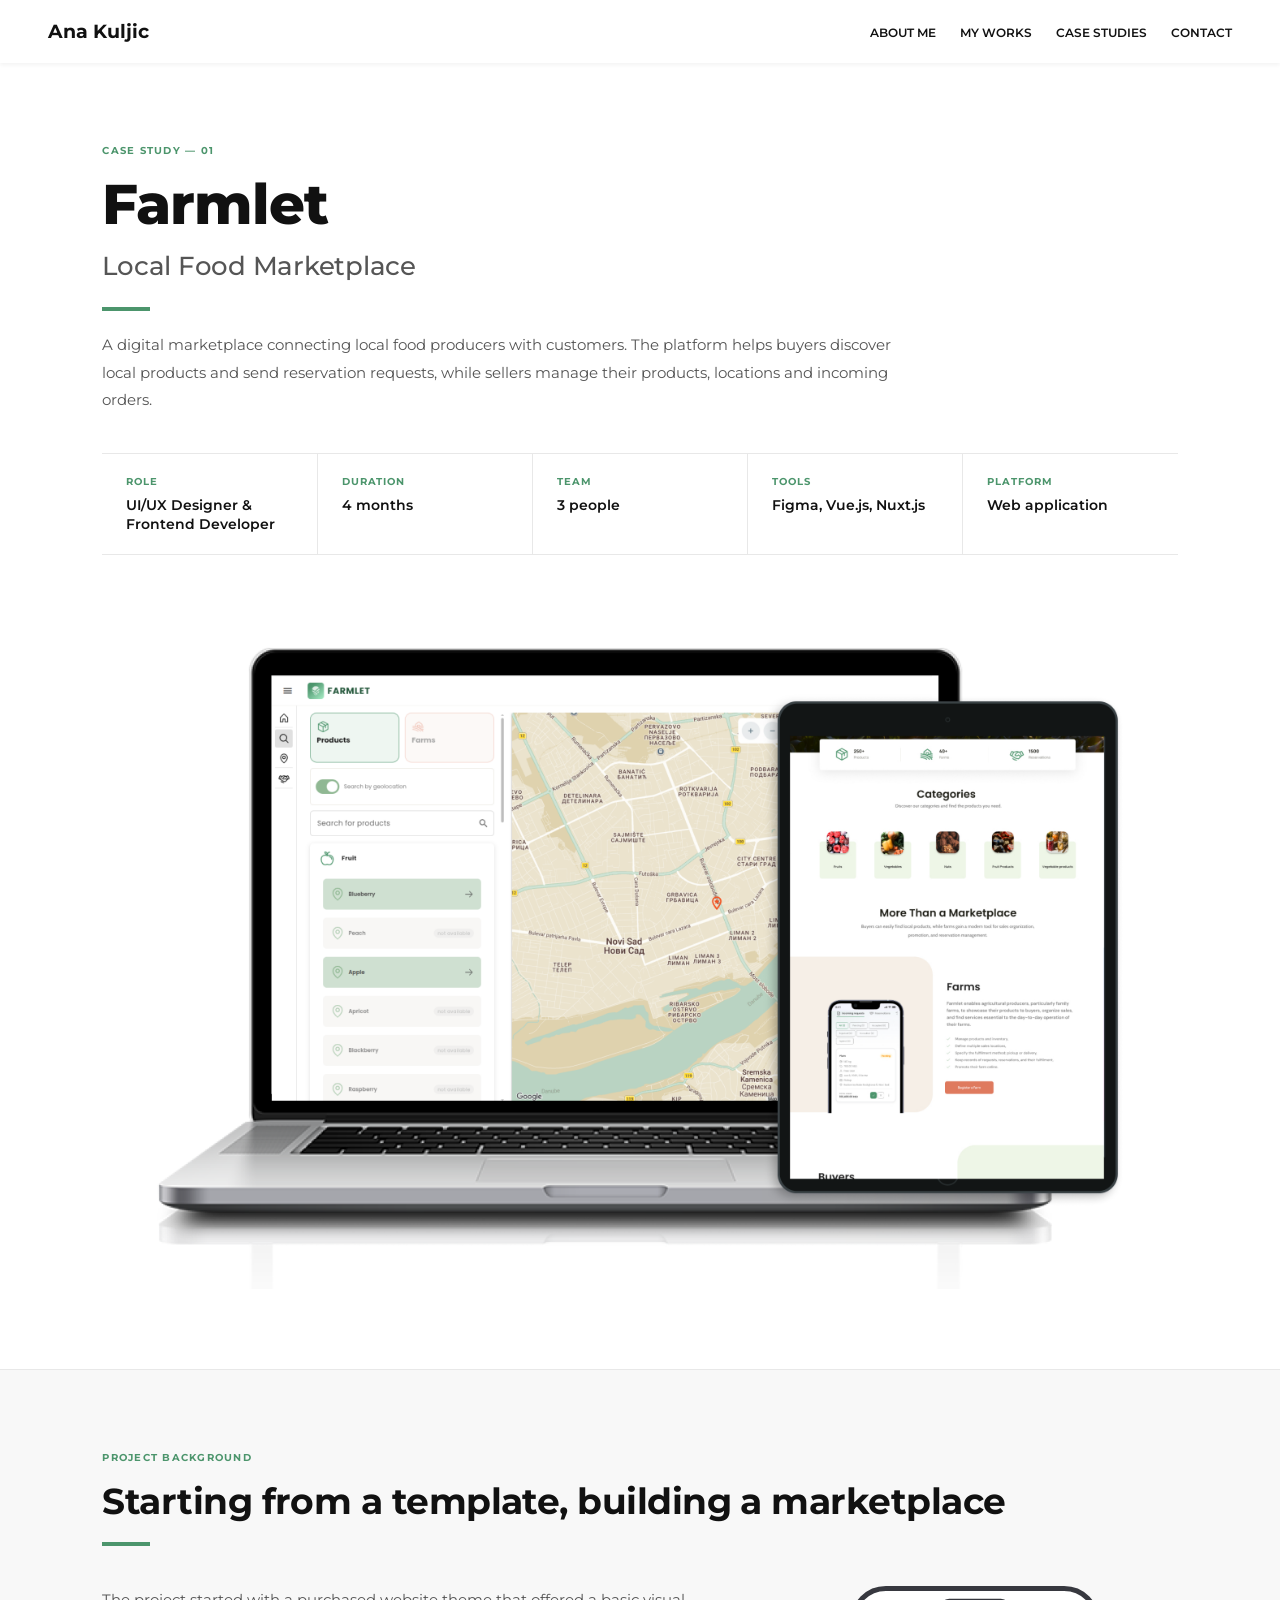
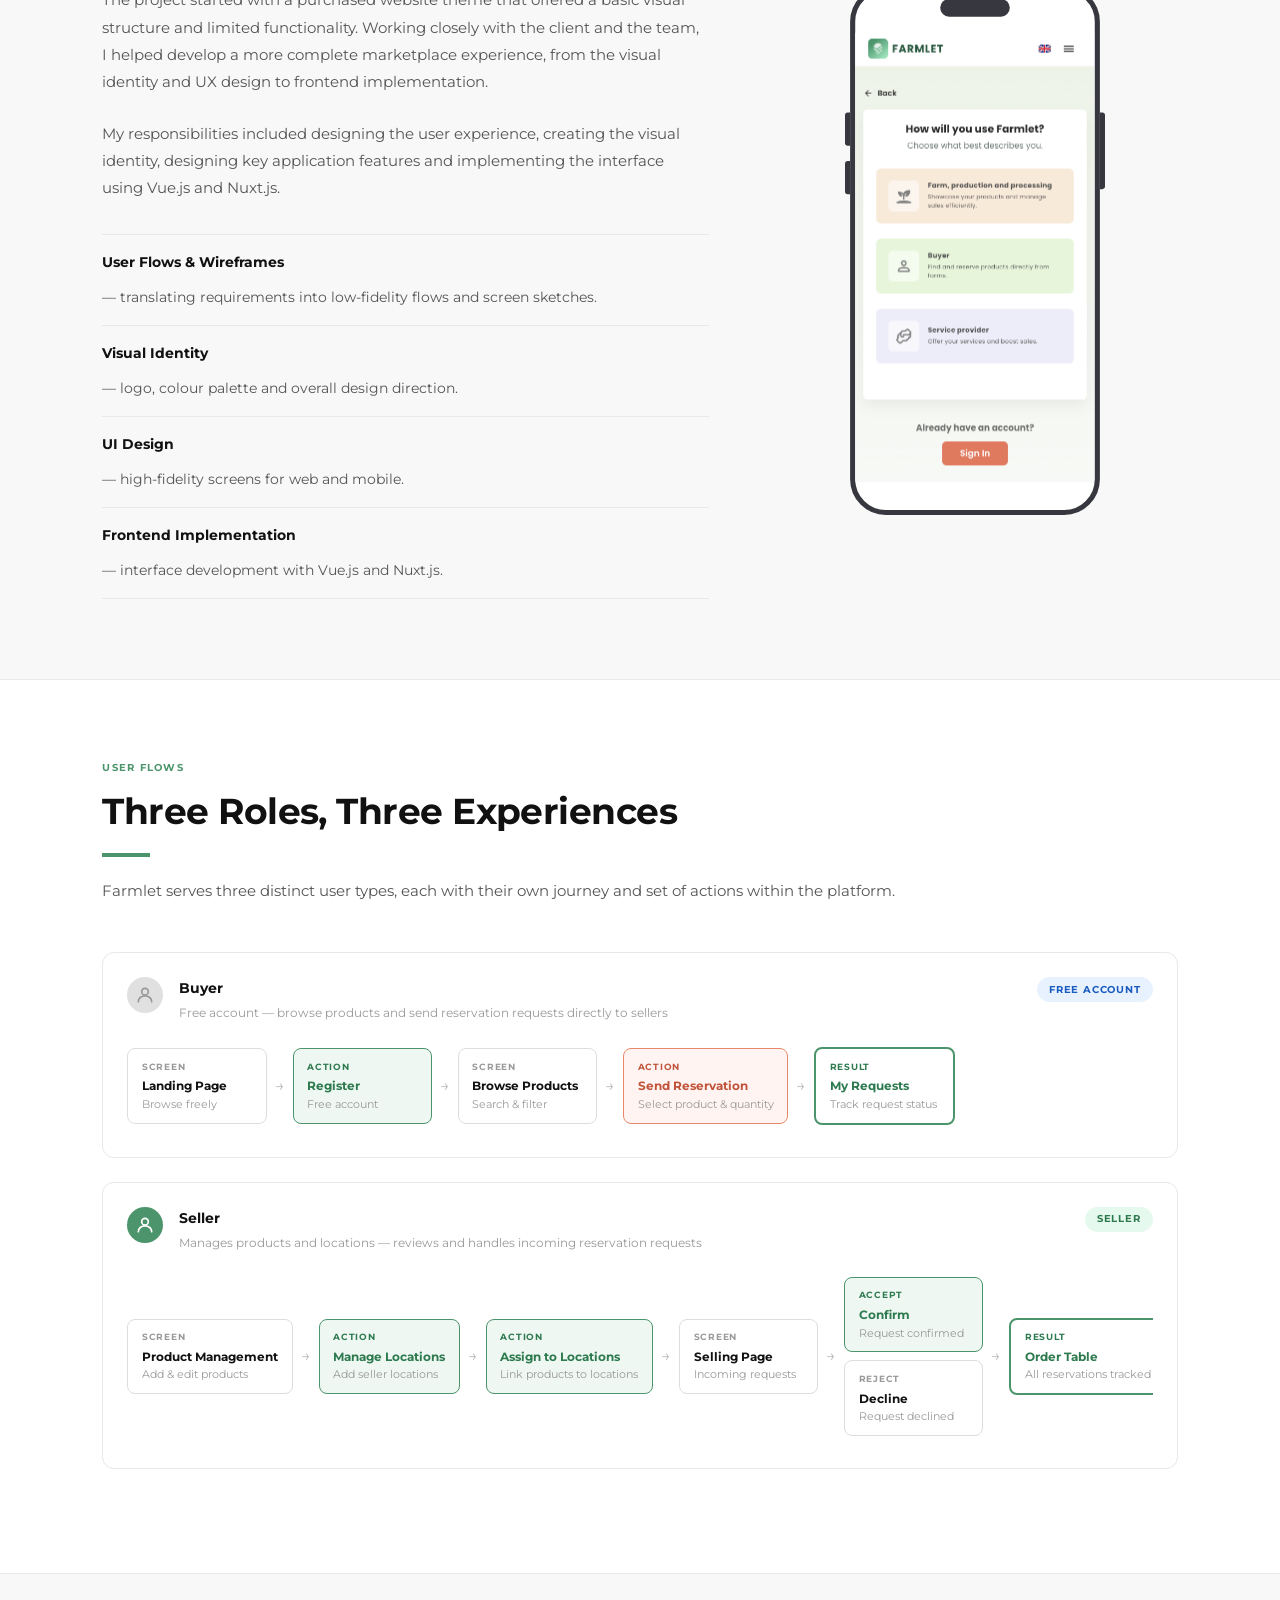
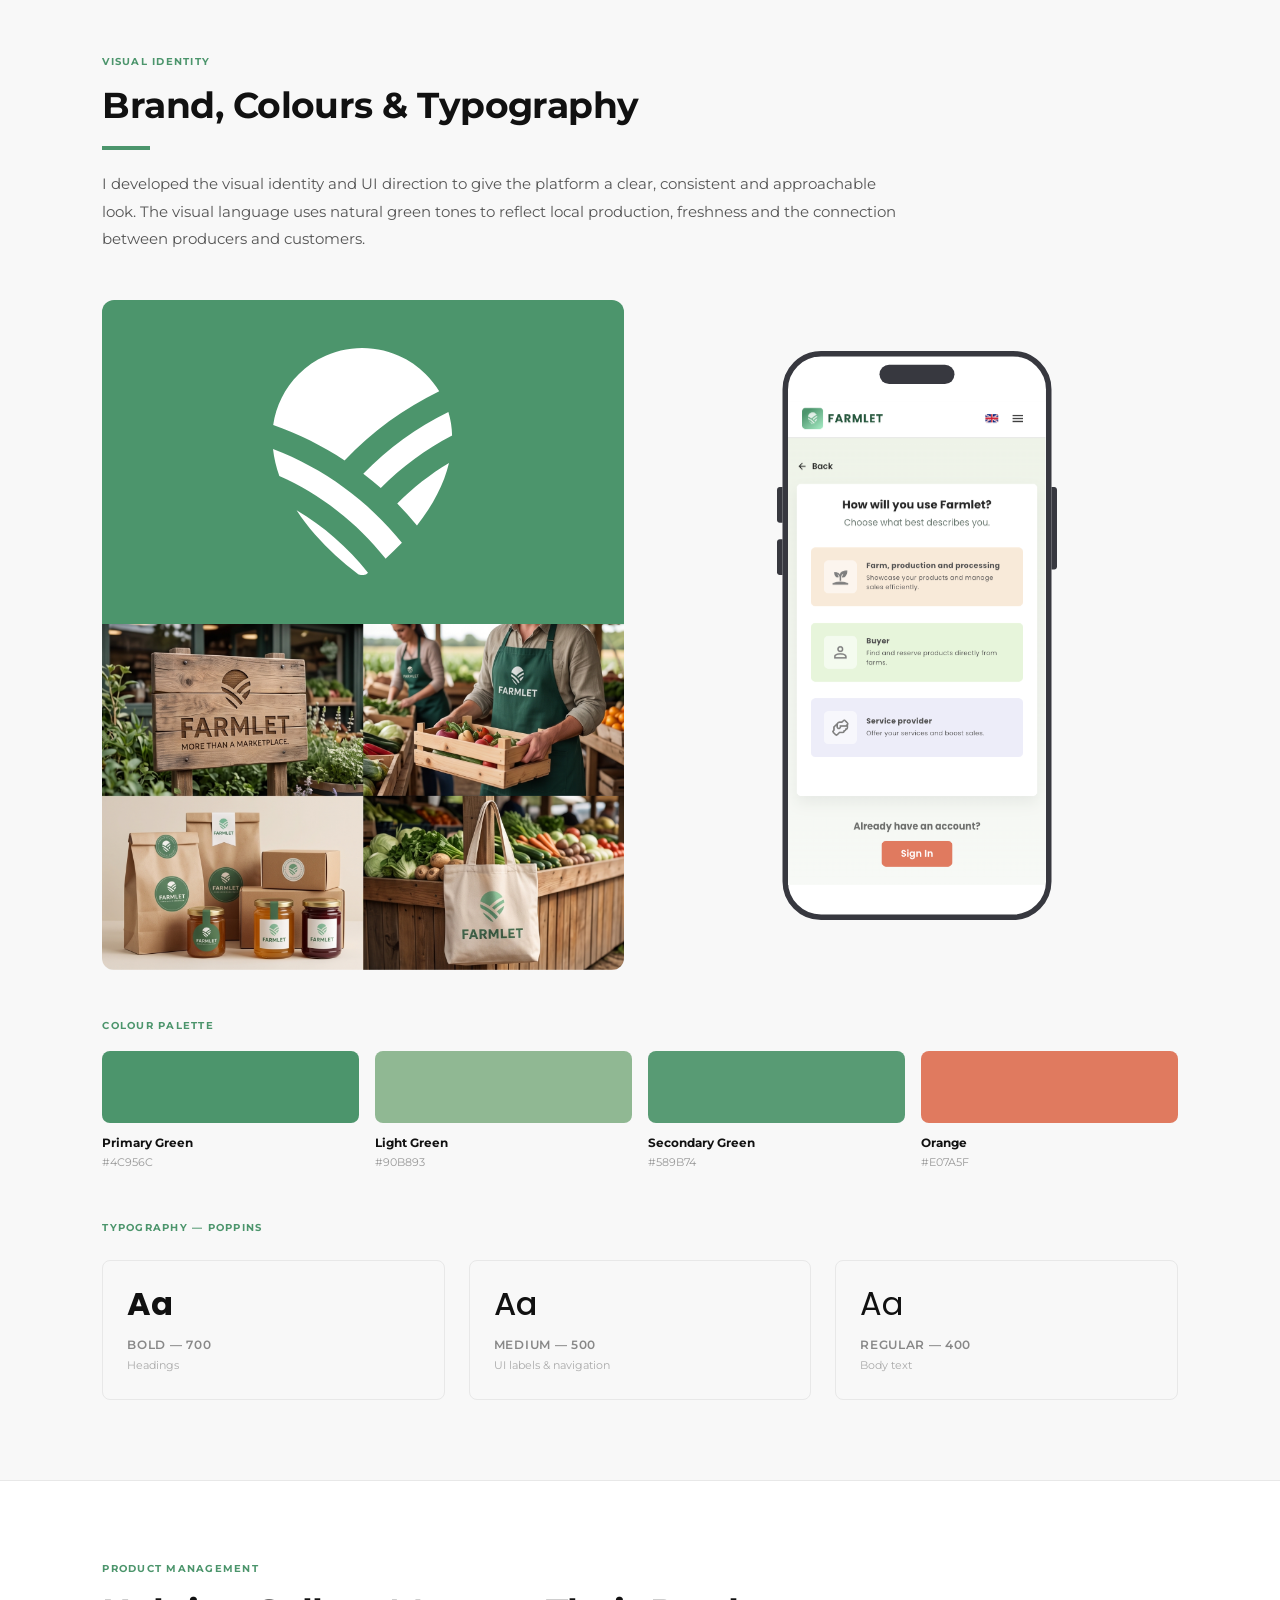
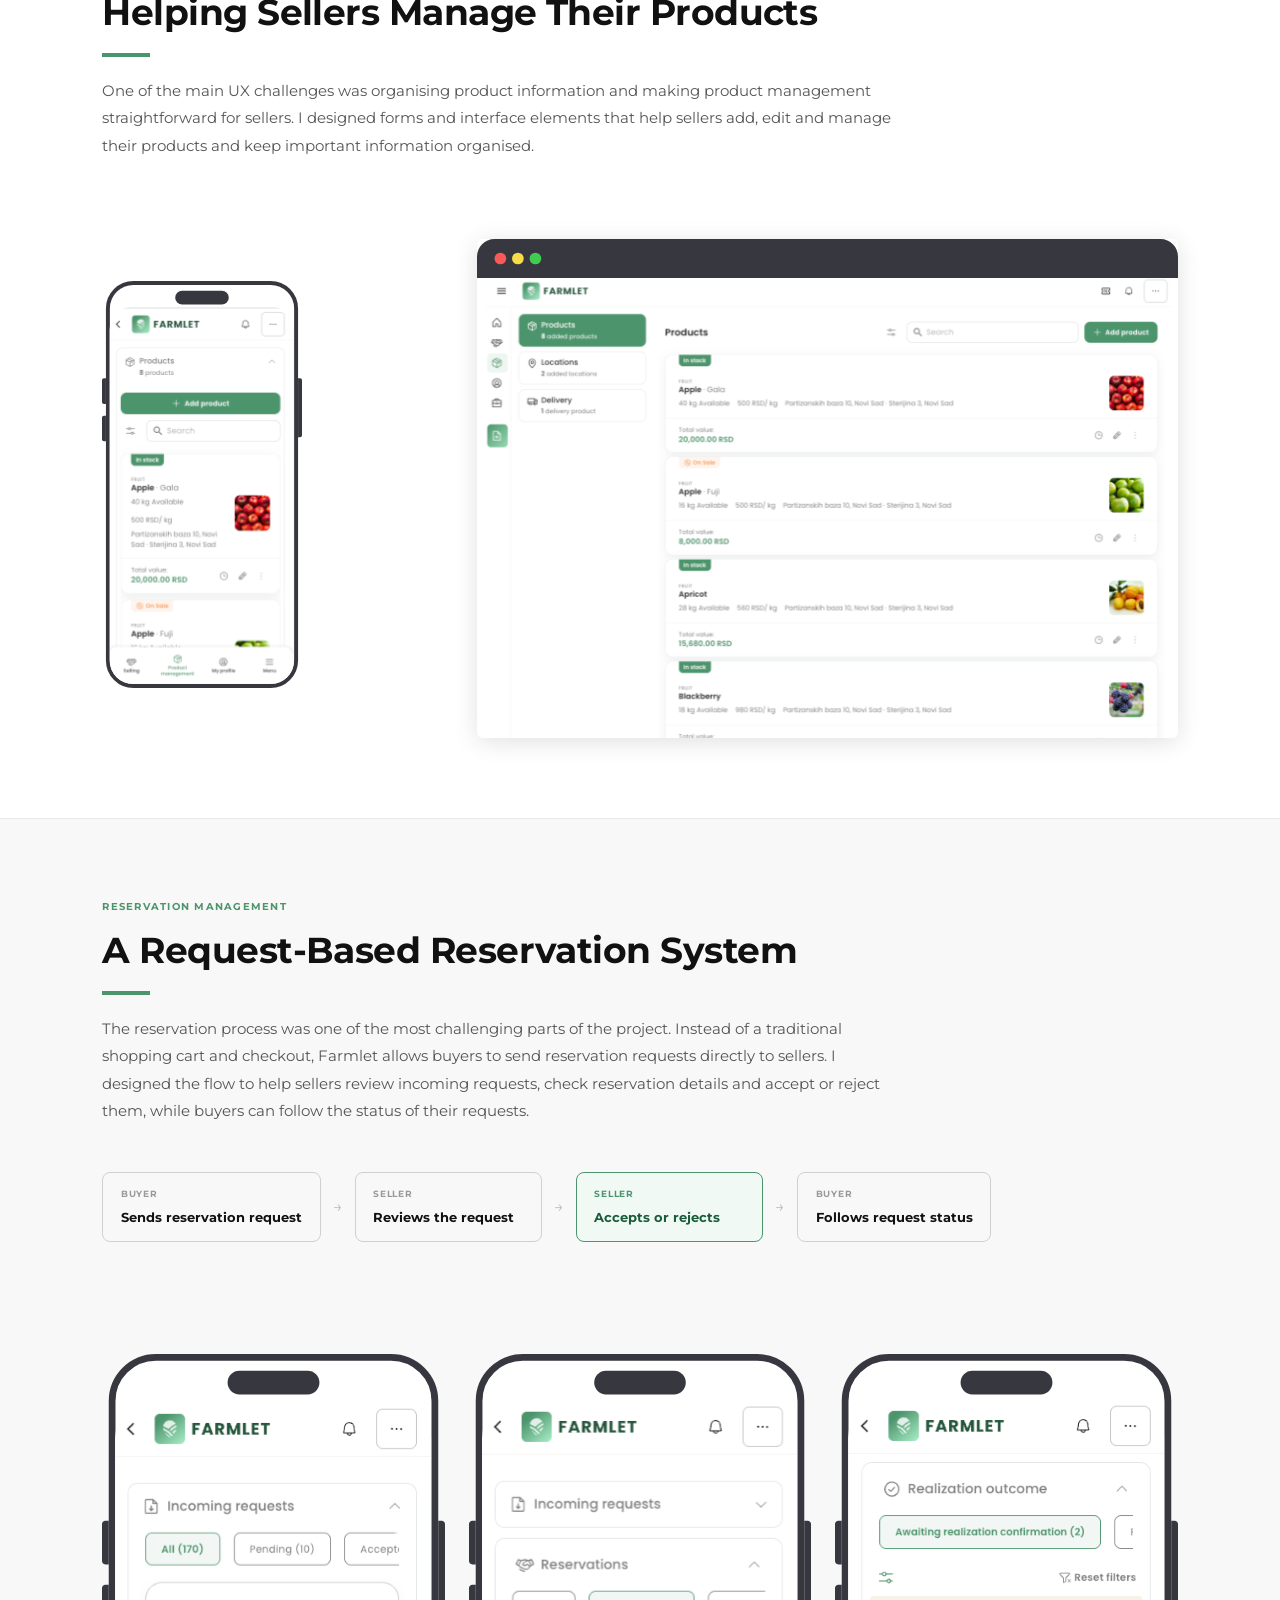
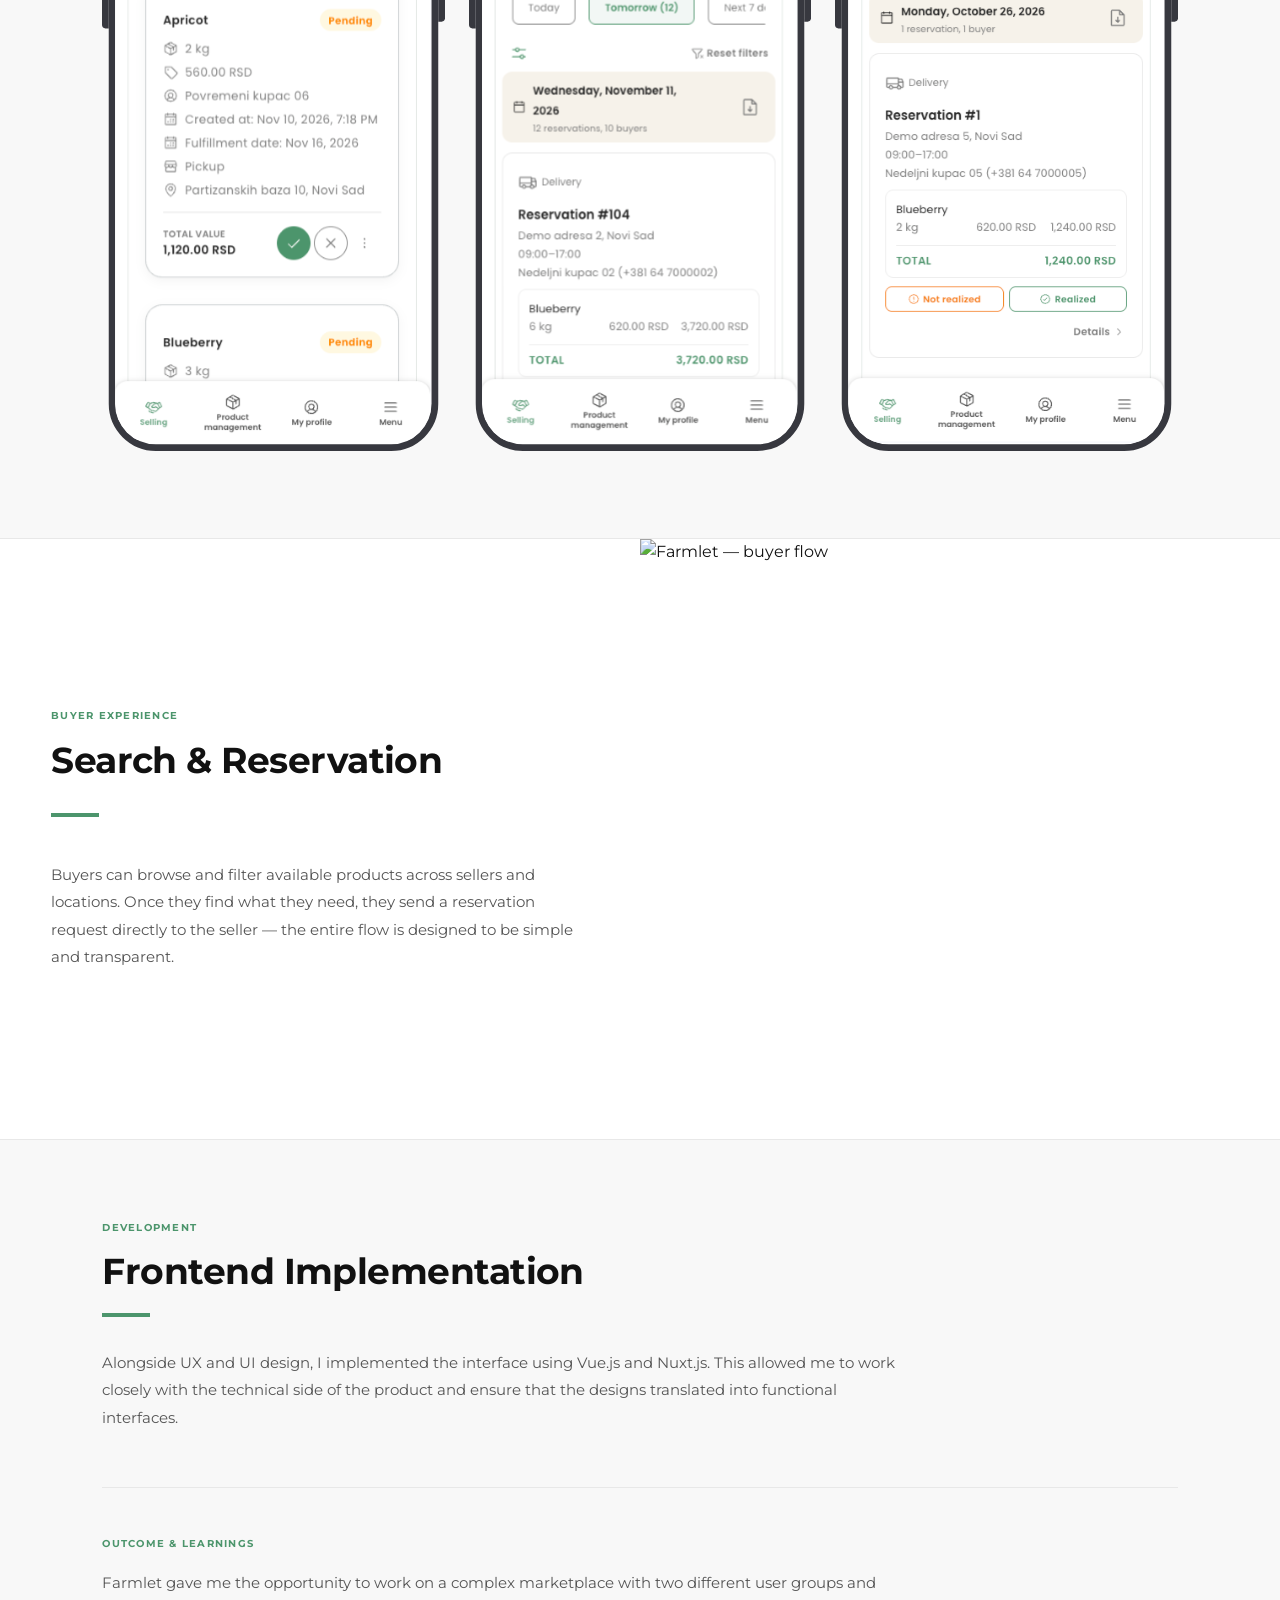
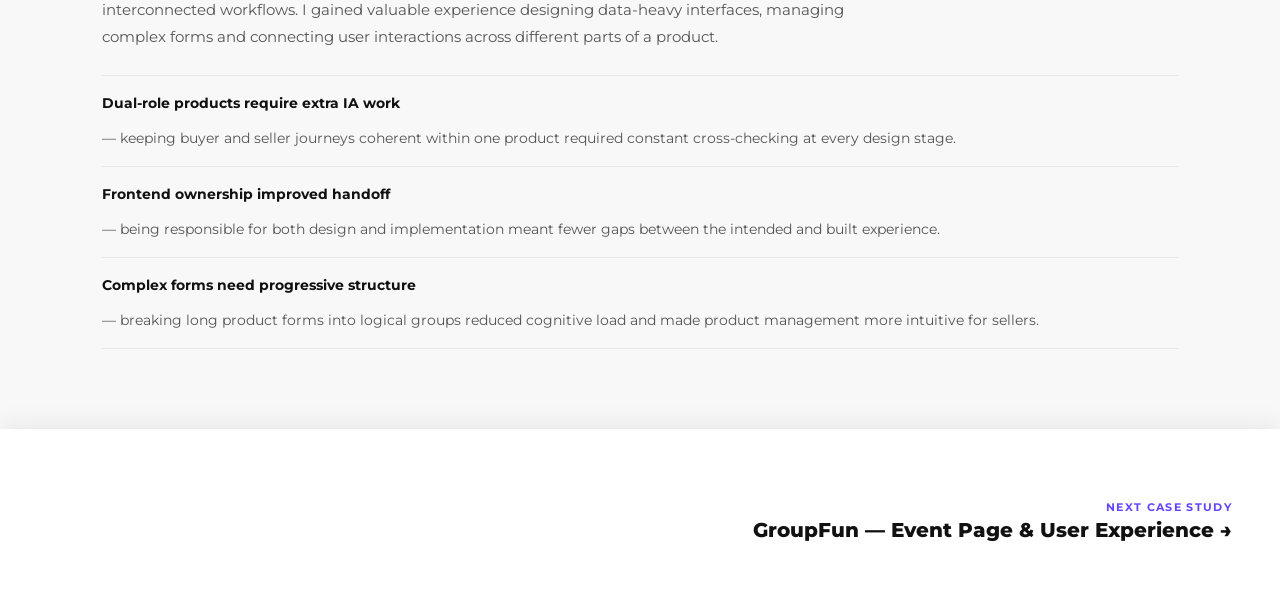
==== commit 0242c39d: "Update Farmlet and Proconnecter case study pages - Buyer Experience section: replaced screens with b" ====
--- a/farmlet.html
+++ b/farmlet.html
@@ -421,34 +421,23 @@
     <!-- ══════════════════════════════════════════
          06  BUYER EXPERIENCE — SEARCH & RESERVATION
     ══════════════════════════════════════════ -->
-    <section class="csp-section">
-      <div class="csp-wrap">
-        <span class="csp-label">Buyer Experience</span>
-        <h2 class="csp-h2">Search &amp; Reservation</h2>
-        <span class="csp-accent-line"></span>
-        <p class="csp-body csp-body--wide" style="margin-bottom:3rem;">
-          Buyers can browse and filter available products across sellers and locations. Once they find what they need, they send a reservation request directly to the seller — the entire flow is designed to be simple and transparent.
-        </p>
-
-        <!-- 3 search screens -->
-        <div style="display:grid; grid-template-columns: repeat(3, 1fr); gap:1.5rem; margin-top:3rem;">
-          <div>
-            <div class="csp-phone" style="max-width:100%;">
-              <img src="images/case-study_farmlet/search-category.svg" alt="Farmlet — search category" />
-            </div>
-          </div>
-          <div>
-            <div class="csp-phone" style="max-width:100%;">
-              <img src="images/case-study_farmlet/search-product.svg" alt="Farmlet — search product" />
-            </div>
-          </div>
-          <div>
-            <div class="csp-phone" style="max-width:100%;">
-              <img src="images/case-study_farmlet/search-result.svg" alt="Farmlet — search result" />
-            </div>
-          </div>
-        </div>
-
+    <section class="csp-section" style="padding:0; overflow:hidden;">
+      <div class="buyer-layout">
+        <div style="display:flex; flex-direction:column; justify-content:center; padding:4rem var(--csp-gutter);">
+          <span class="csp-label">Buyer Experience</span>
+          <h2 class="csp-h2">Search &amp; Reservation</h2>
+          <span class="csp-accent-line"></span>
+          <p class="csp-body" style="margin-top:1.5rem;">
+            Buyers can browse and filter available products across sellers and locations. Once they find what they need, they send a reservation request directly to the seller — the entire flow is designed to be simple and transparent.
+          </p>
+        </div>
+        <div style="overflow:hidden;">
+          <img
+            src="images/case-study_farmlet/buyer-flow.png"
+            alt="Farmlet — buyer flow"
+            style="width:100%; height:100%; object-fit:cover; display:block;"
+          />
+        </div>
       </div>
     </section>
 
--- a/css/style.css
+++ b/css/style.css
@@ -2531,6 +2531,21 @@
   display: block;
 }
 
+/* Buyer flow layout — text left, image right */
+.buyer-layout {
+  display: grid;
+  grid-template-columns: 1fr 1fr;
+  min-height: 600px;
+}
+@media (max-width: 768px) {
+  .buyer-layout {
+    grid-template-columns: 1fr;
+  }
+  .buyer-layout > div:last-child {
+    min-height: 400px;
+  }
+}
+
 /* Phone frame — for plain app screenshots (no baked-in chrome) */
 .csp-phone {
   position: relative;
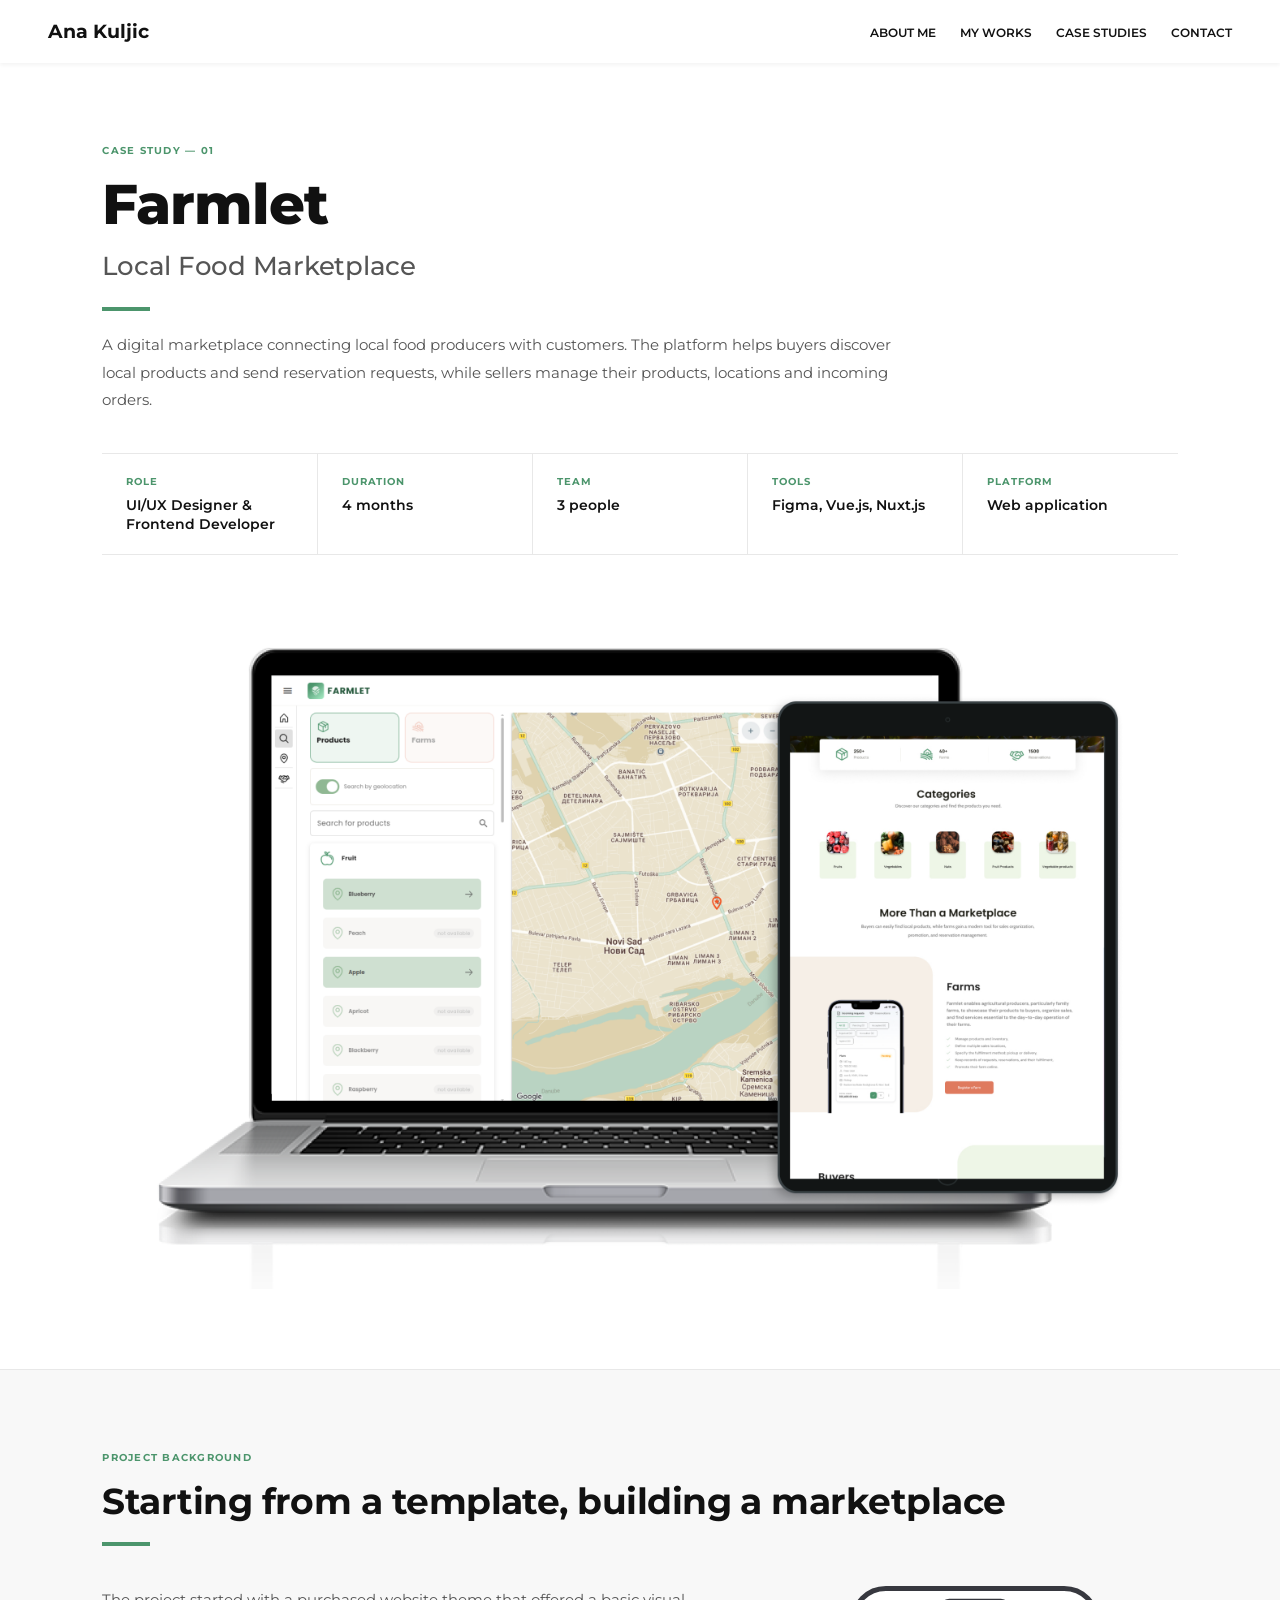
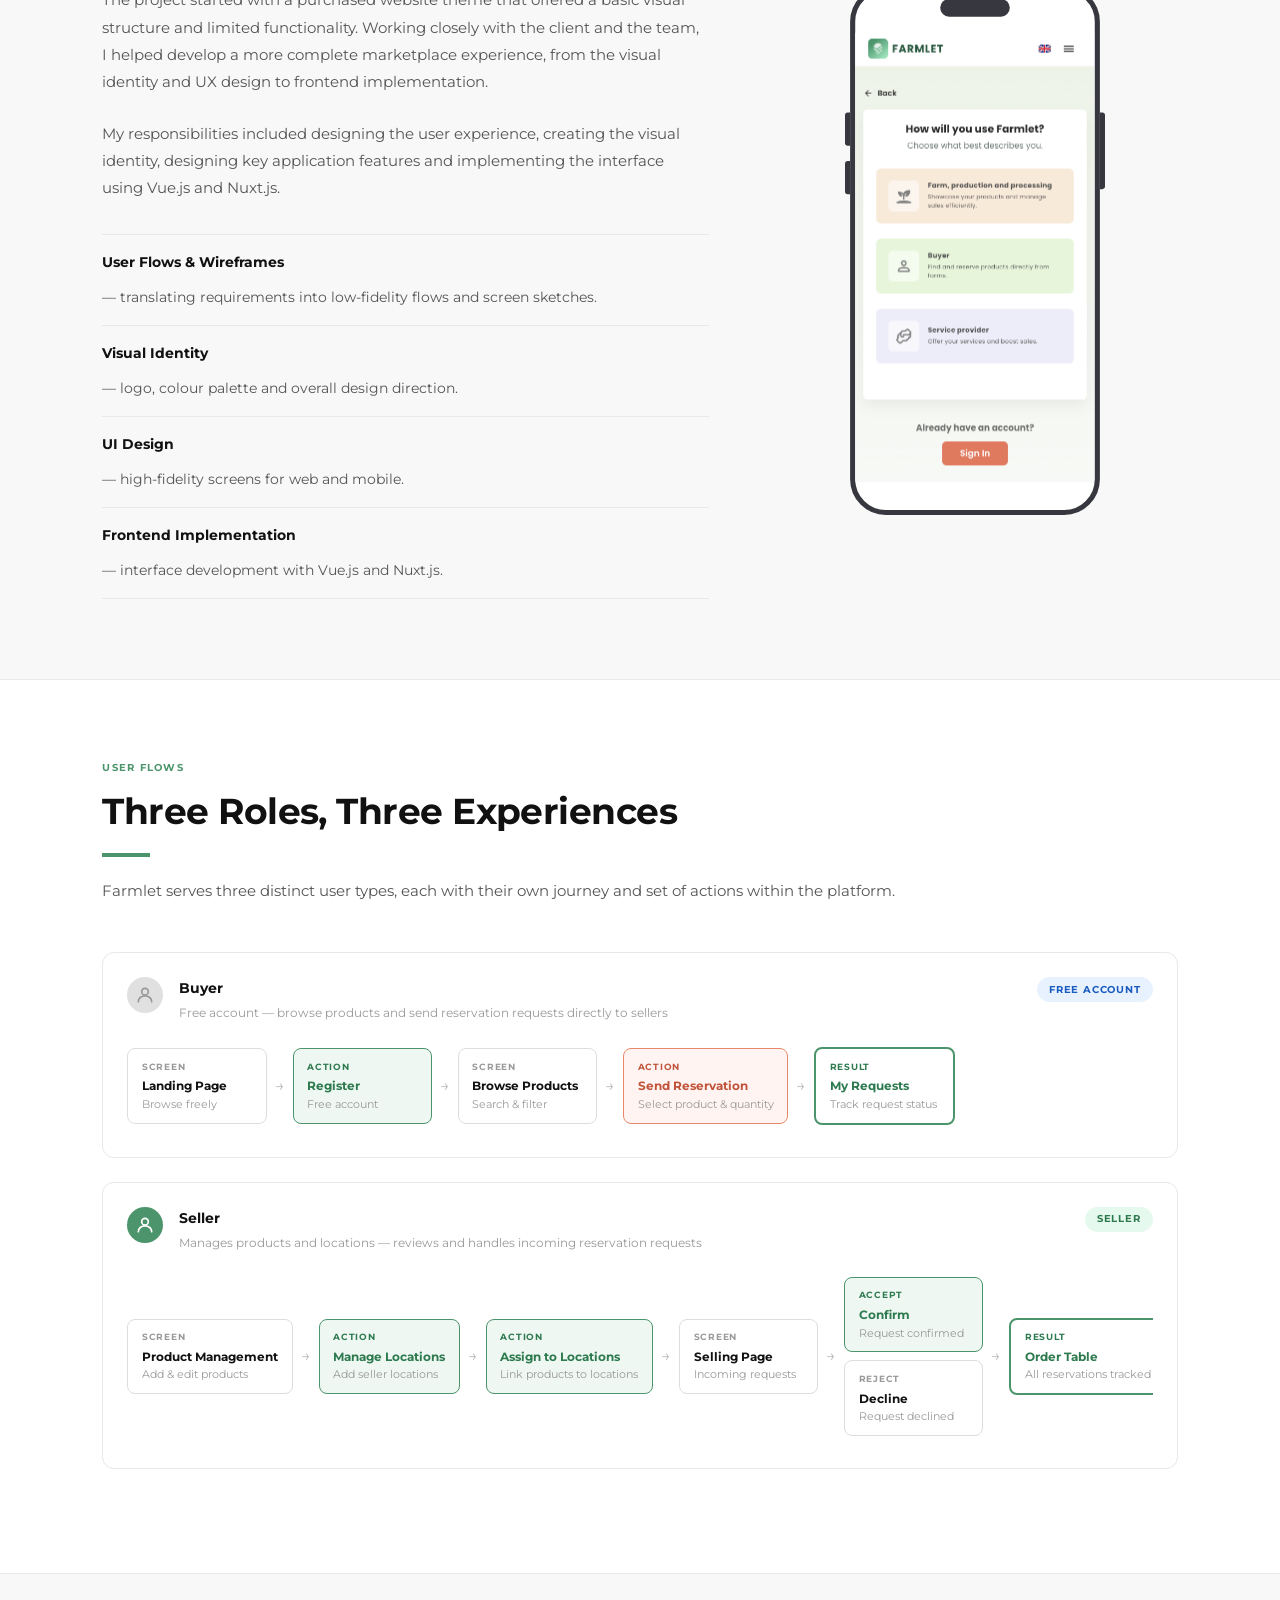
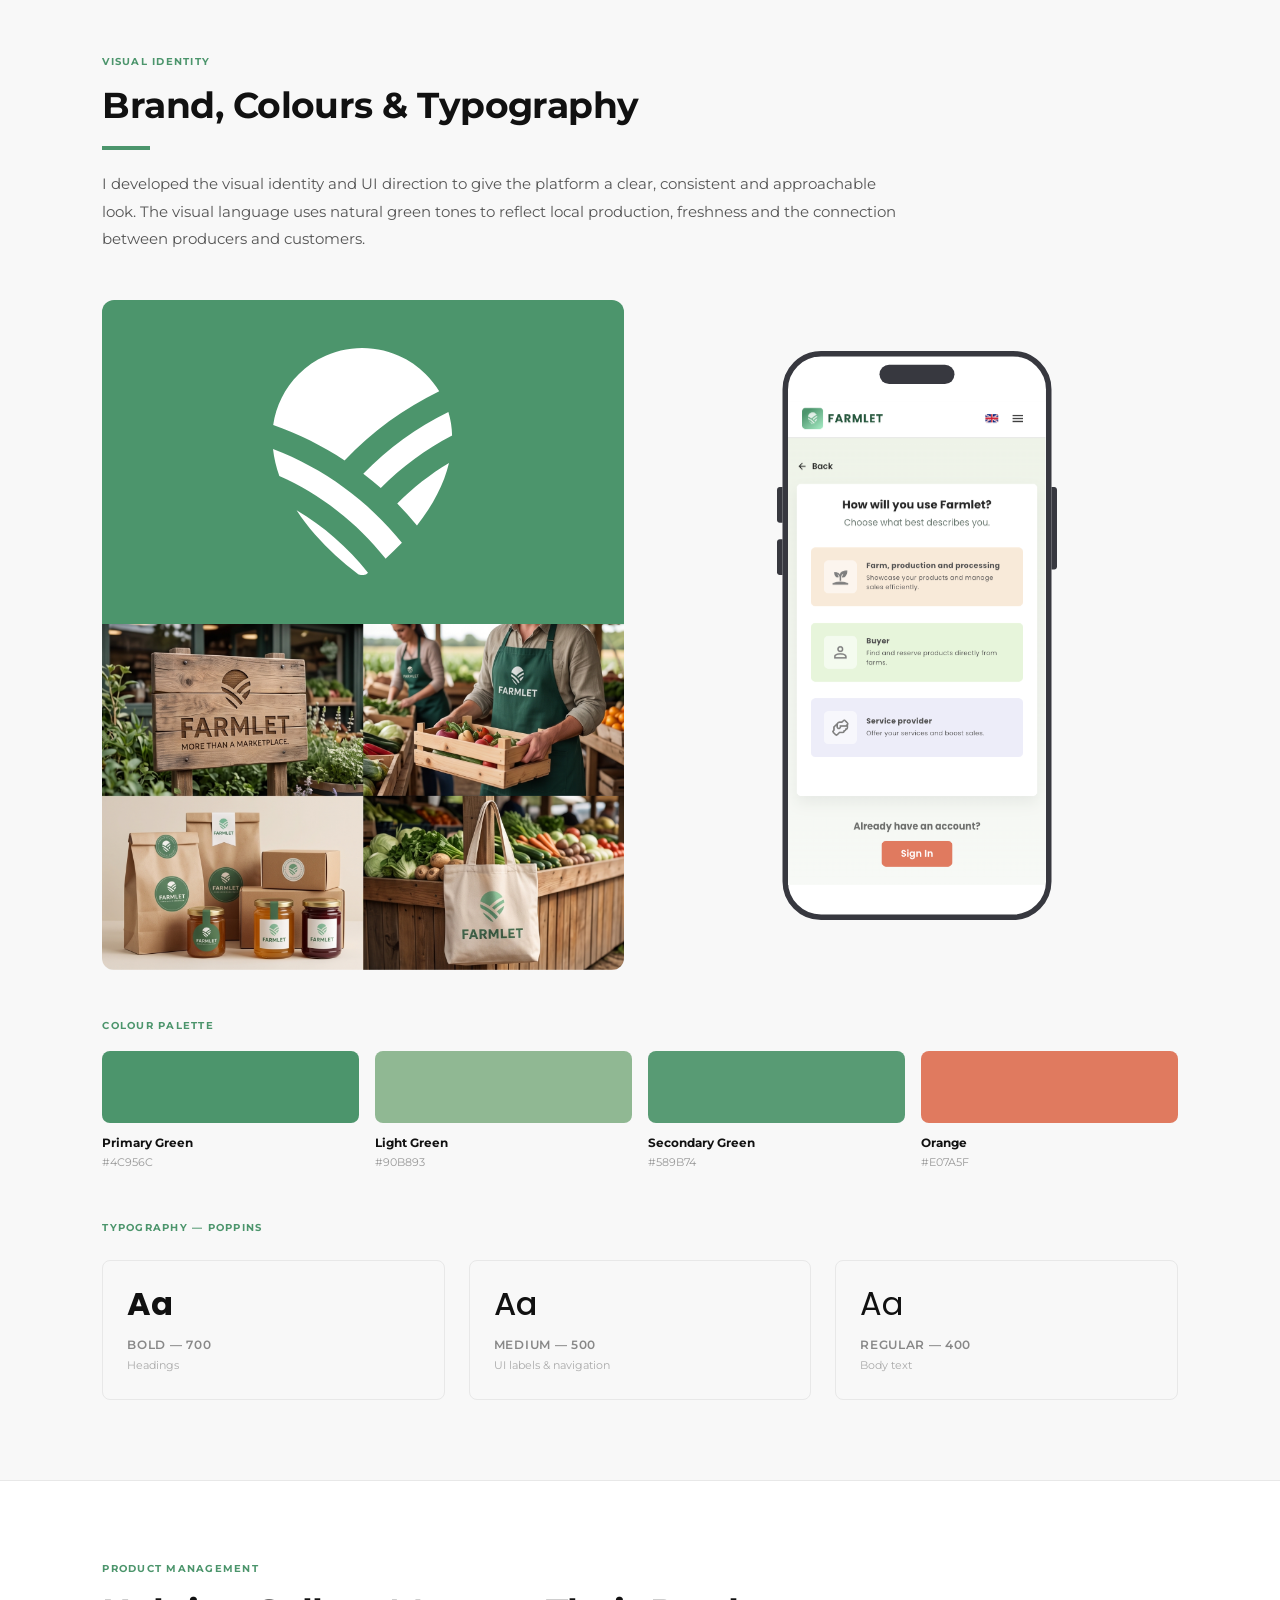
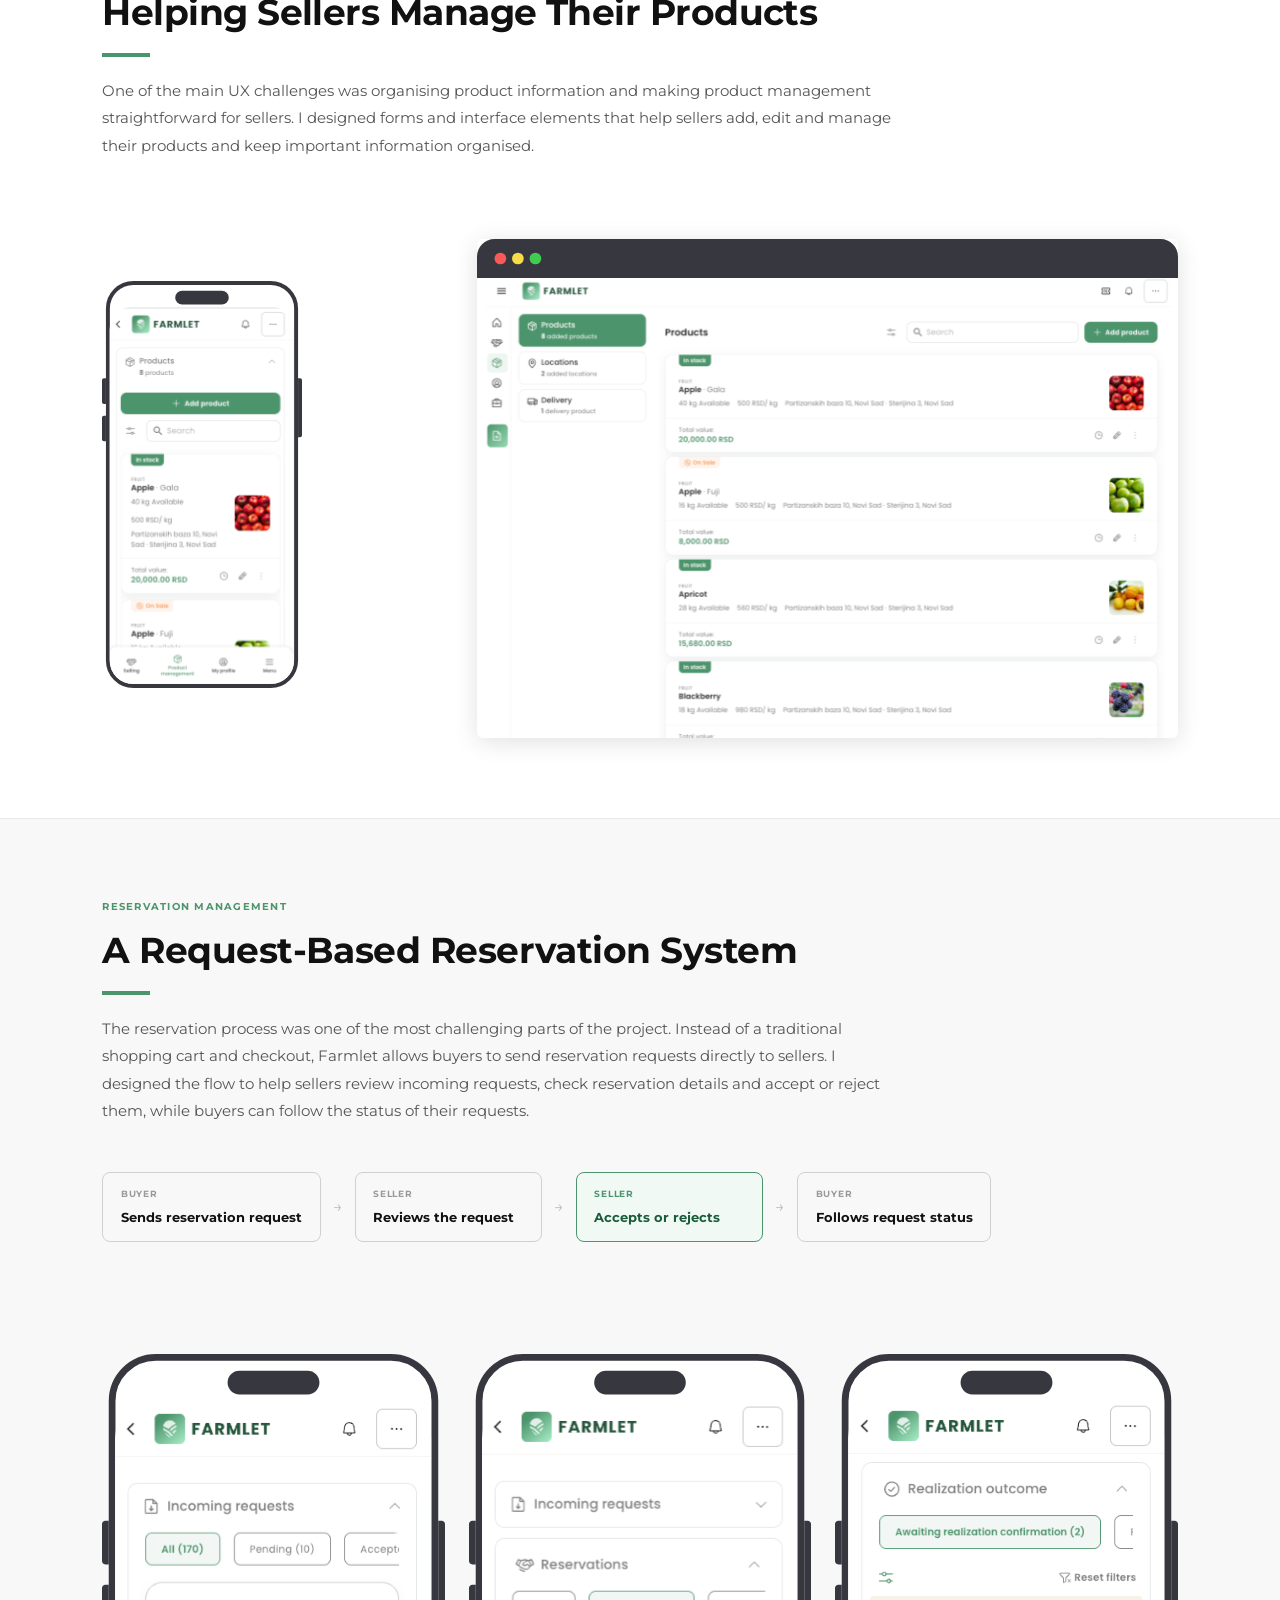
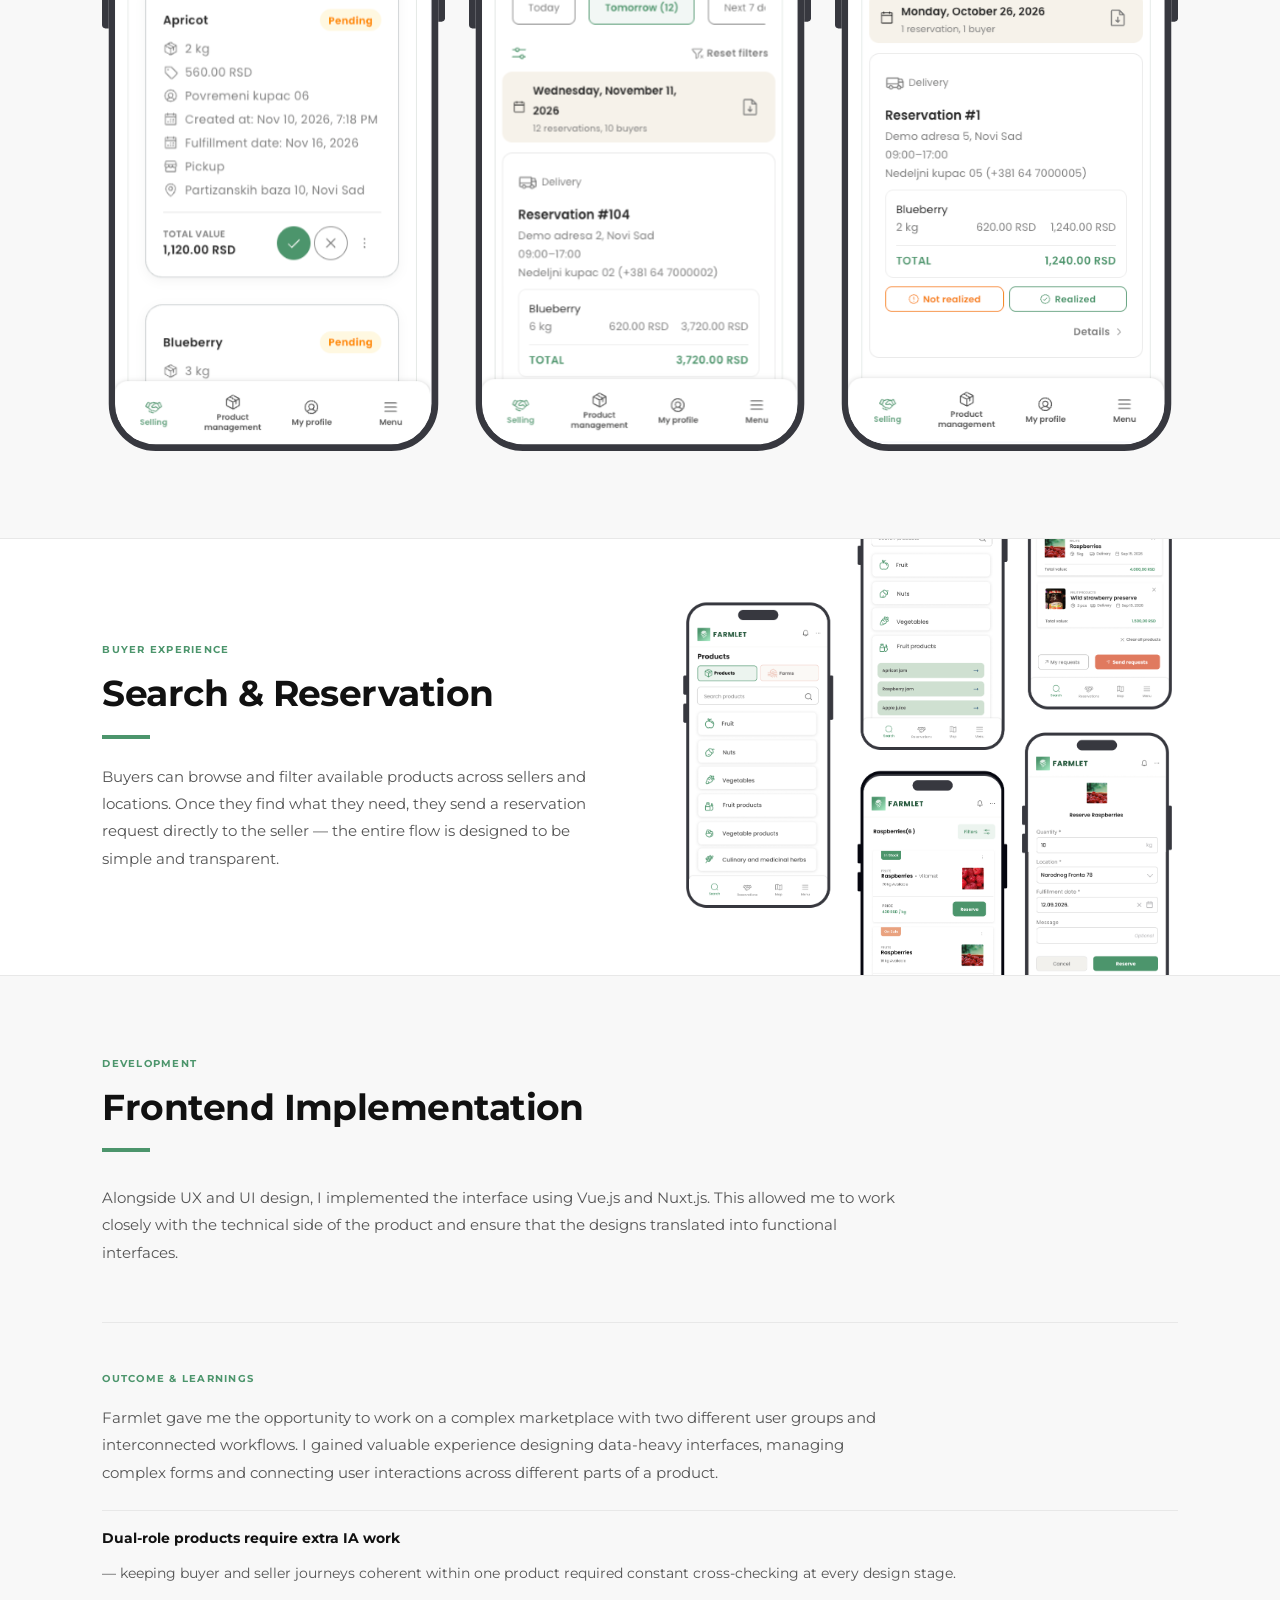
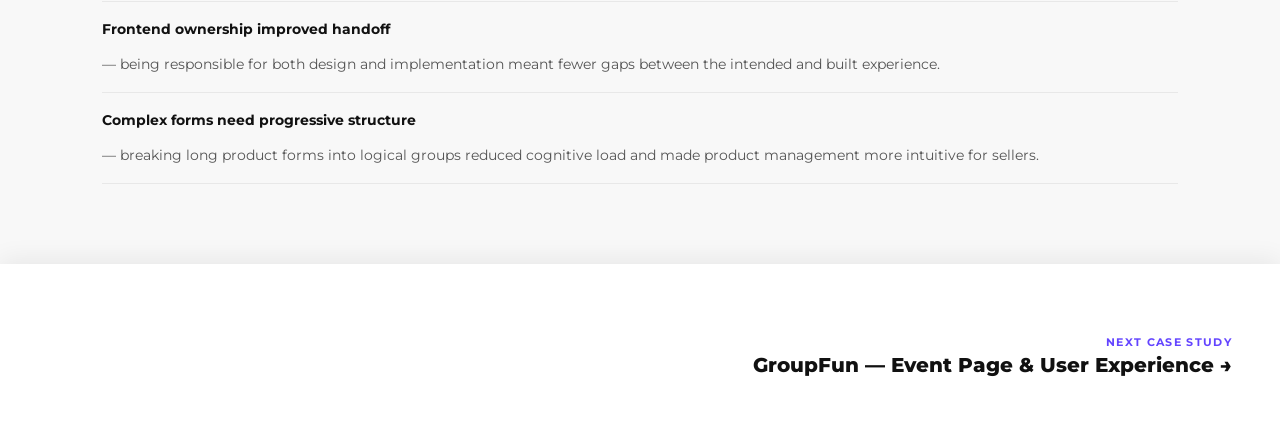
==== commit e47bac09: "Fix Buyer Experience section layout and padding Co-Authored-By: Claude Sonnet 4.6 <noreply@anthropic" ====
--- a/farmlet.html
+++ b/farmlet.html
@@ -421,22 +421,24 @@
     <!-- ══════════════════════════════════════════
          06  BUYER EXPERIENCE — SEARCH & RESERVATION
     ══════════════════════════════════════════ -->
-    <section class="csp-section" style="padding:0; overflow:hidden;">
-      <div class="buyer-layout">
-        <div style="display:flex; flex-direction:column; justify-content:center; padding:4rem var(--csp-gutter);">
-          <span class="csp-label">Buyer Experience</span>
-          <h2 class="csp-h2">Search &amp; Reservation</h2>
-          <span class="csp-accent-line"></span>
-          <p class="csp-body" style="margin-top:1.5rem;">
-            Buyers can browse and filter available products across sellers and locations. Once they find what they need, they send a reservation request directly to the seller — the entire flow is designed to be simple and transparent.
-          </p>
-        </div>
-        <div style="overflow:hidden;">
-          <img
-            src="images/case-study_farmlet/buyer-flow.png"
-            alt="Farmlet — buyer flow"
-            style="width:100%; height:100%; object-fit:cover; display:block;"
-          />
+    <section class="csp-section" style="padding-top:0; padding-bottom:0;">
+      <div class="csp-wrap" style="padding-top:0; padding-bottom:0;">
+        <div class="csp-cols" style="align-items:center; gap:4rem;">
+          <div>
+            <span class="csp-label">Buyer Experience</span>
+            <h2 class="csp-h2">Search &amp; Reservation</h2>
+            <span class="csp-accent-line"></span>
+            <p class="csp-body" style="margin-top:1.5rem;">
+              Buyers can browse and filter available products across sellers and locations. Once they find what they need, they send a reservation request directly to the seller — the entire flow is designed to be simple and transparent.
+            </p>
+          </div>
+          <div>
+            <img
+              src="images/case-study_farmlet/buyer-flow.png"
+              alt="Farmlet — buyer flow"
+              style="width:100%; display:block;"
+            />
+          </div>
         </div>
       </div>
     </section>
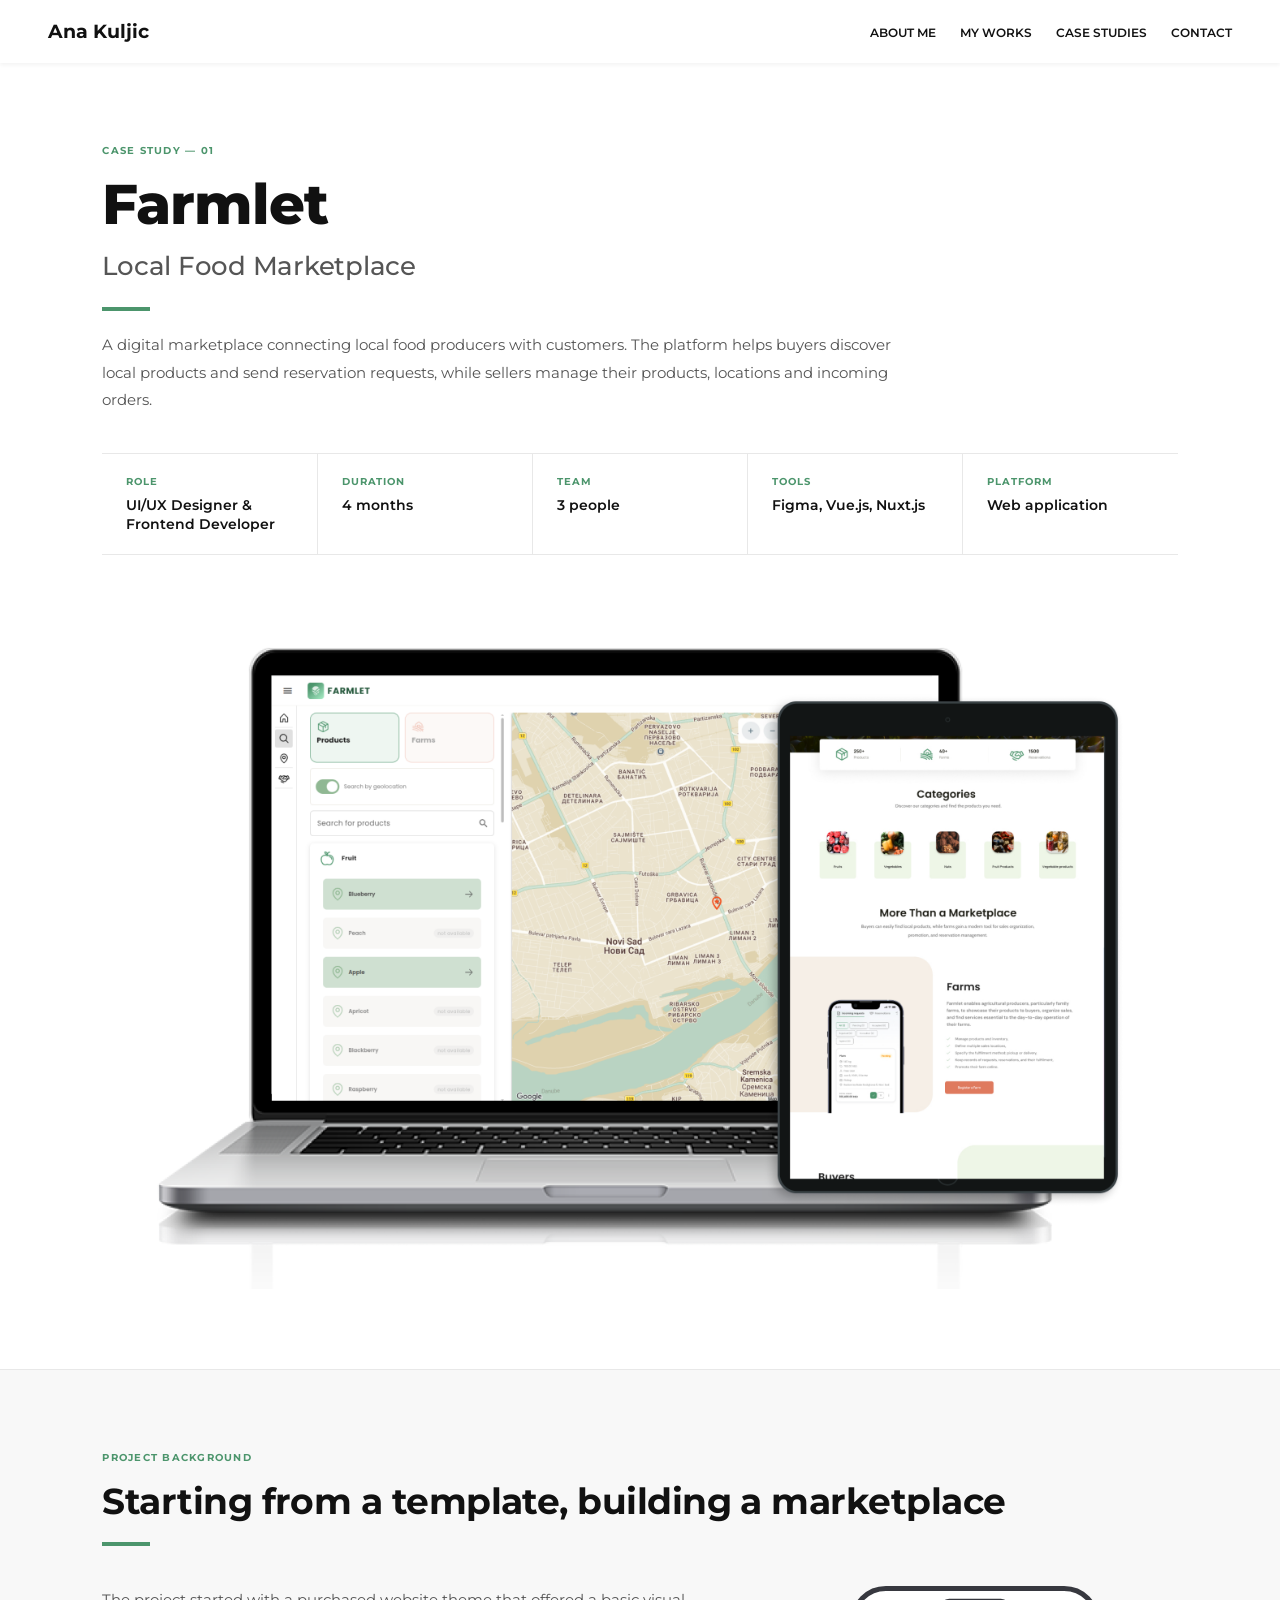
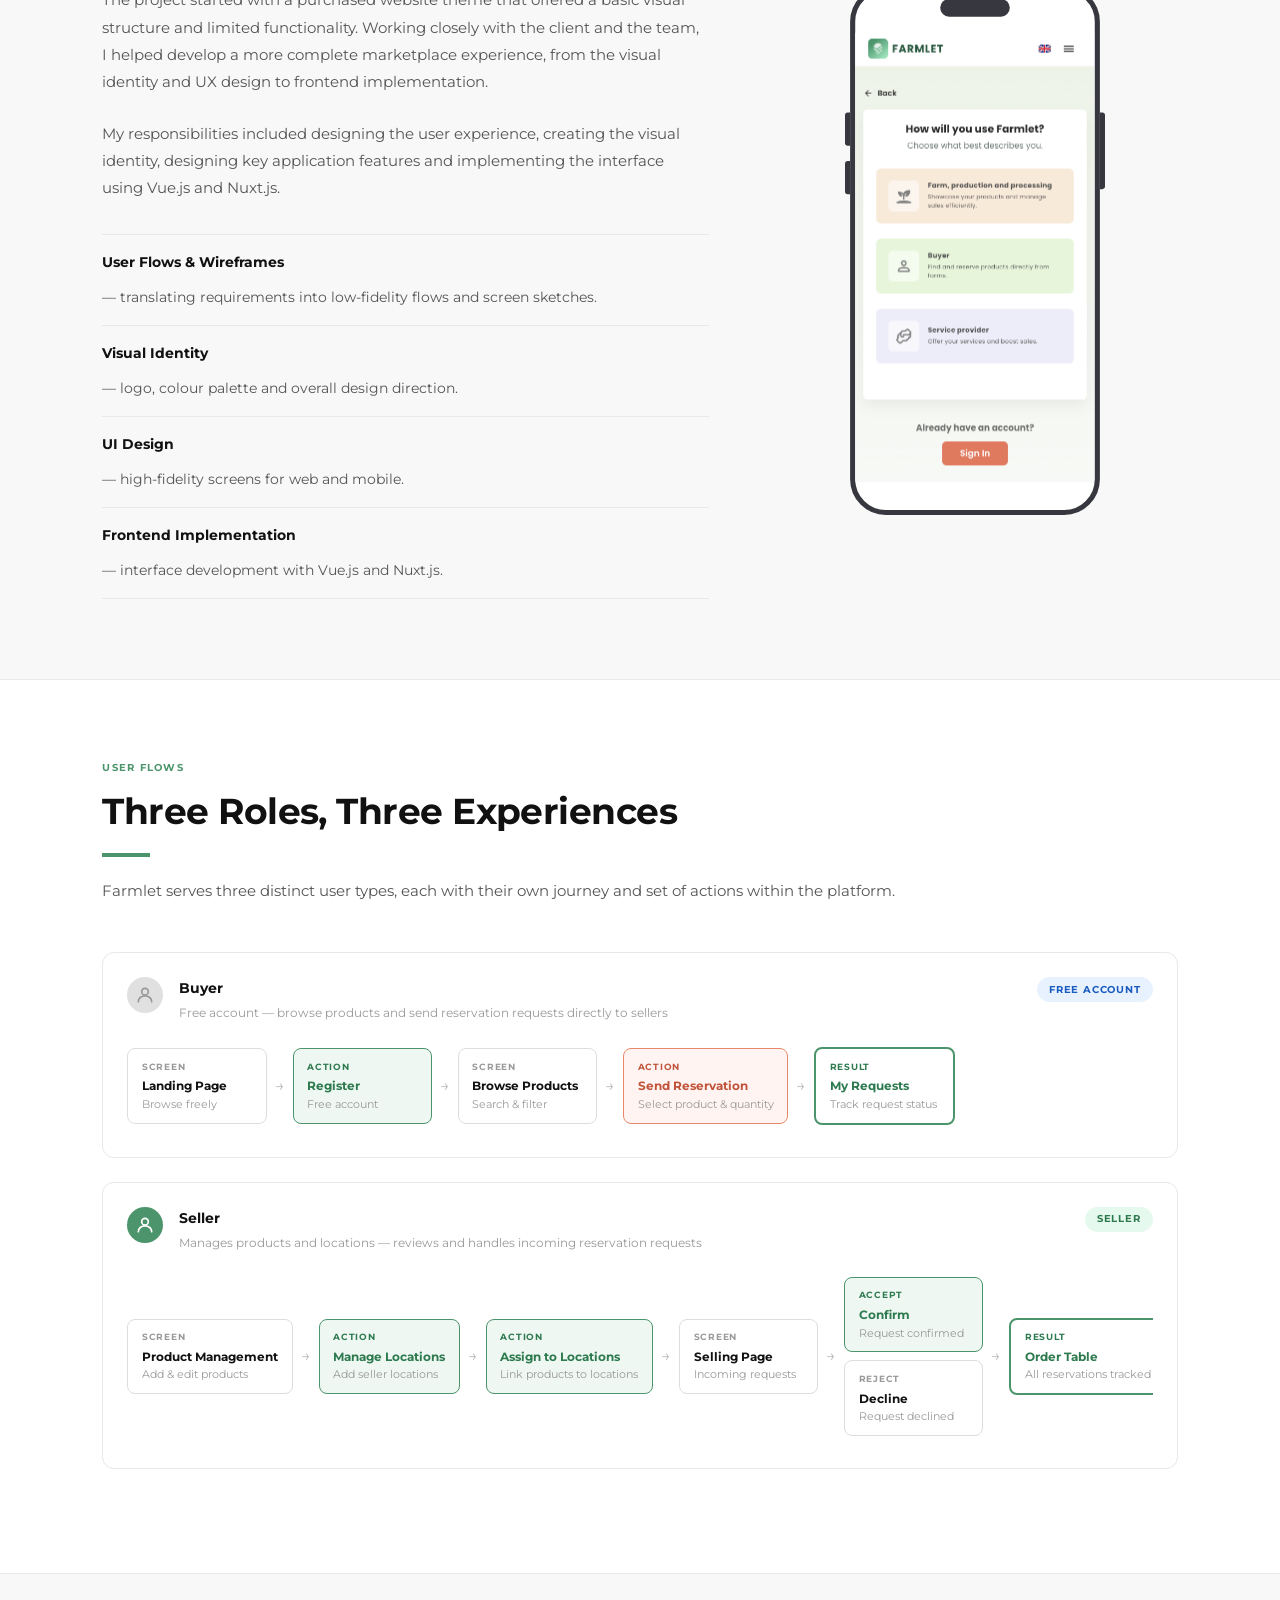
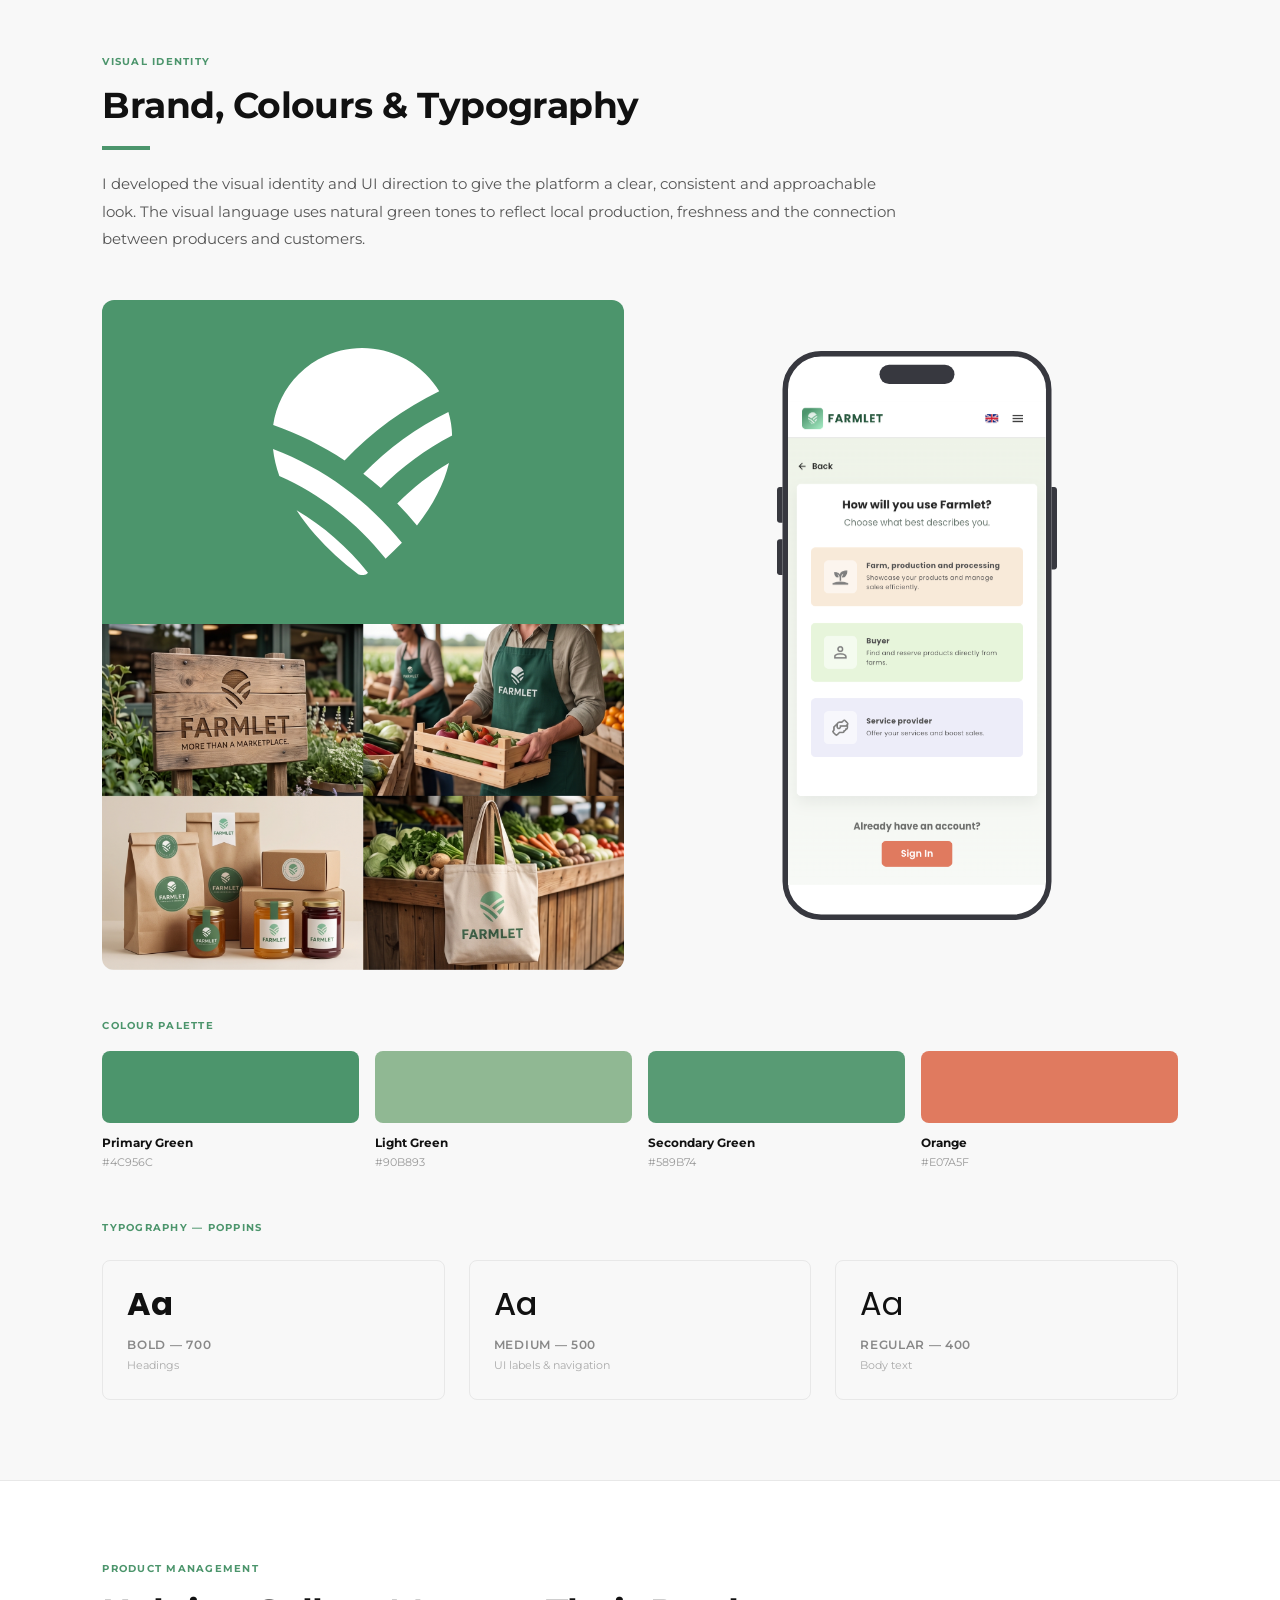
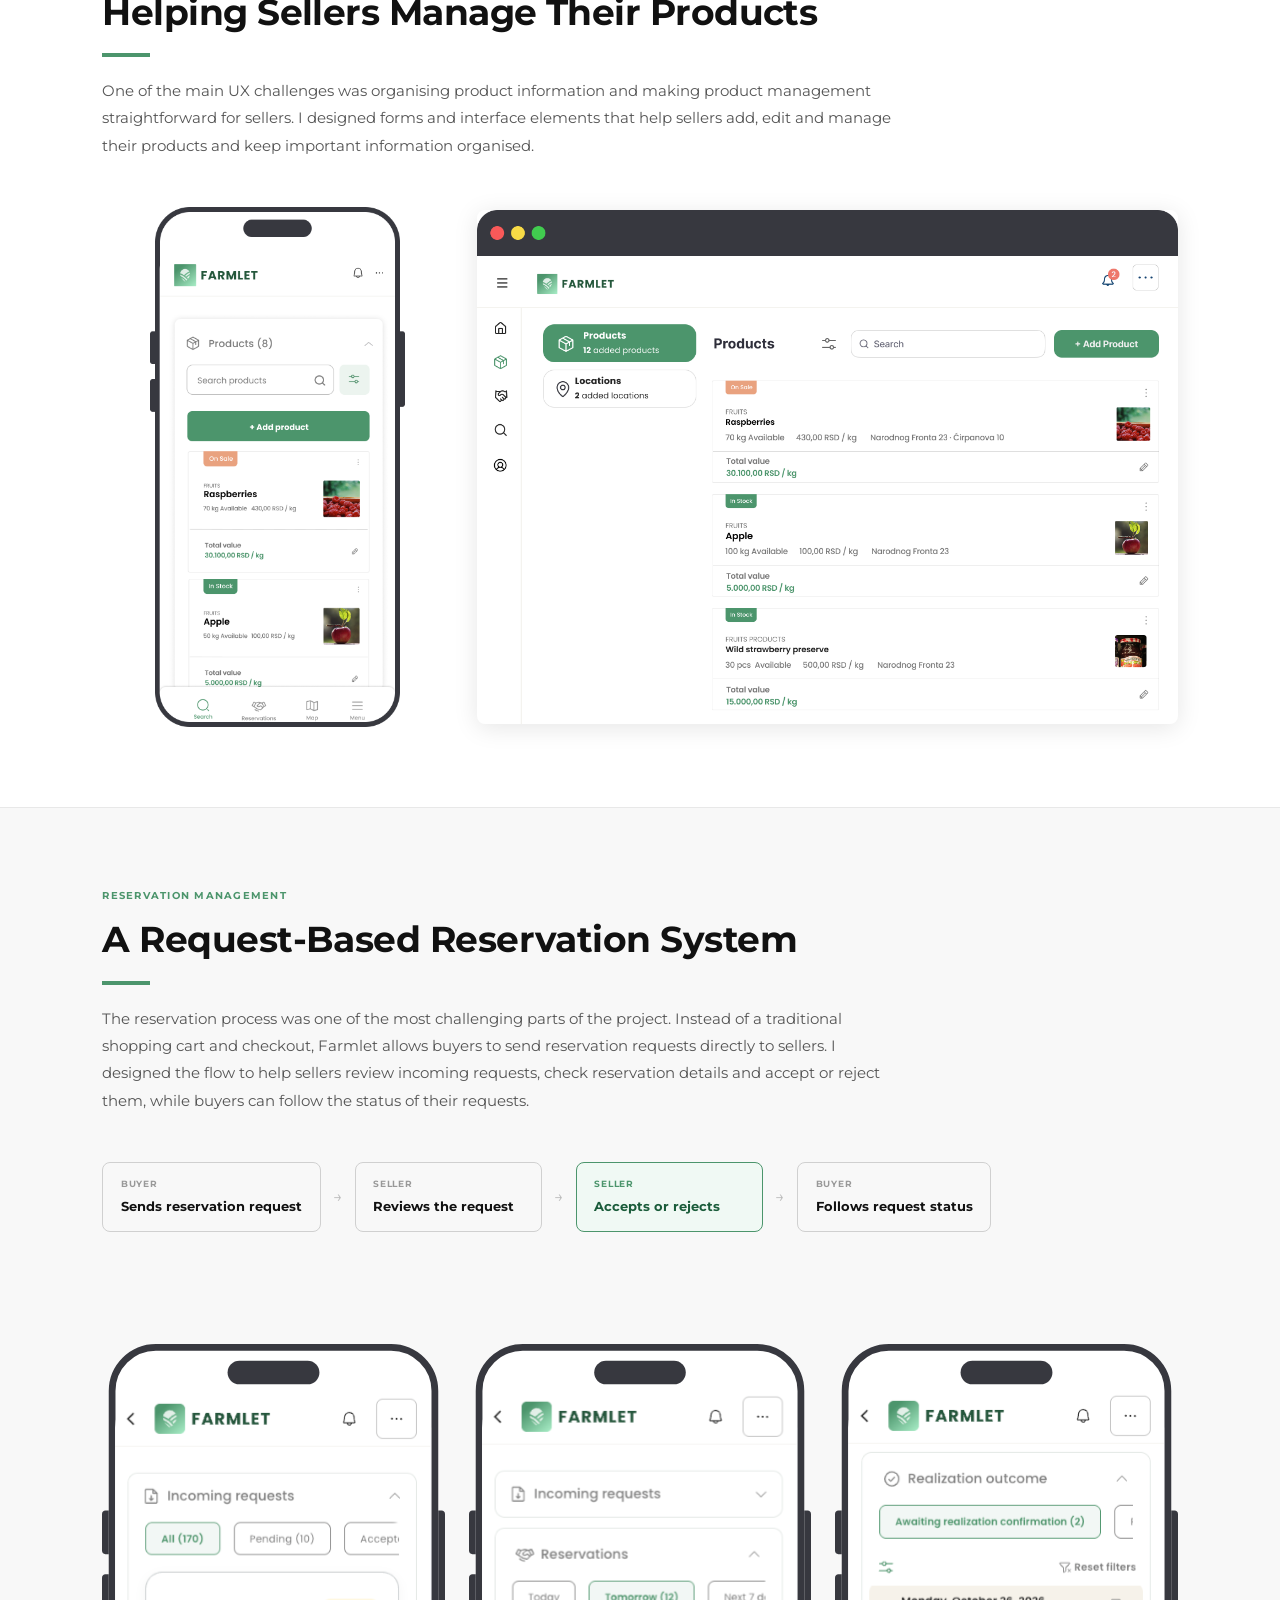
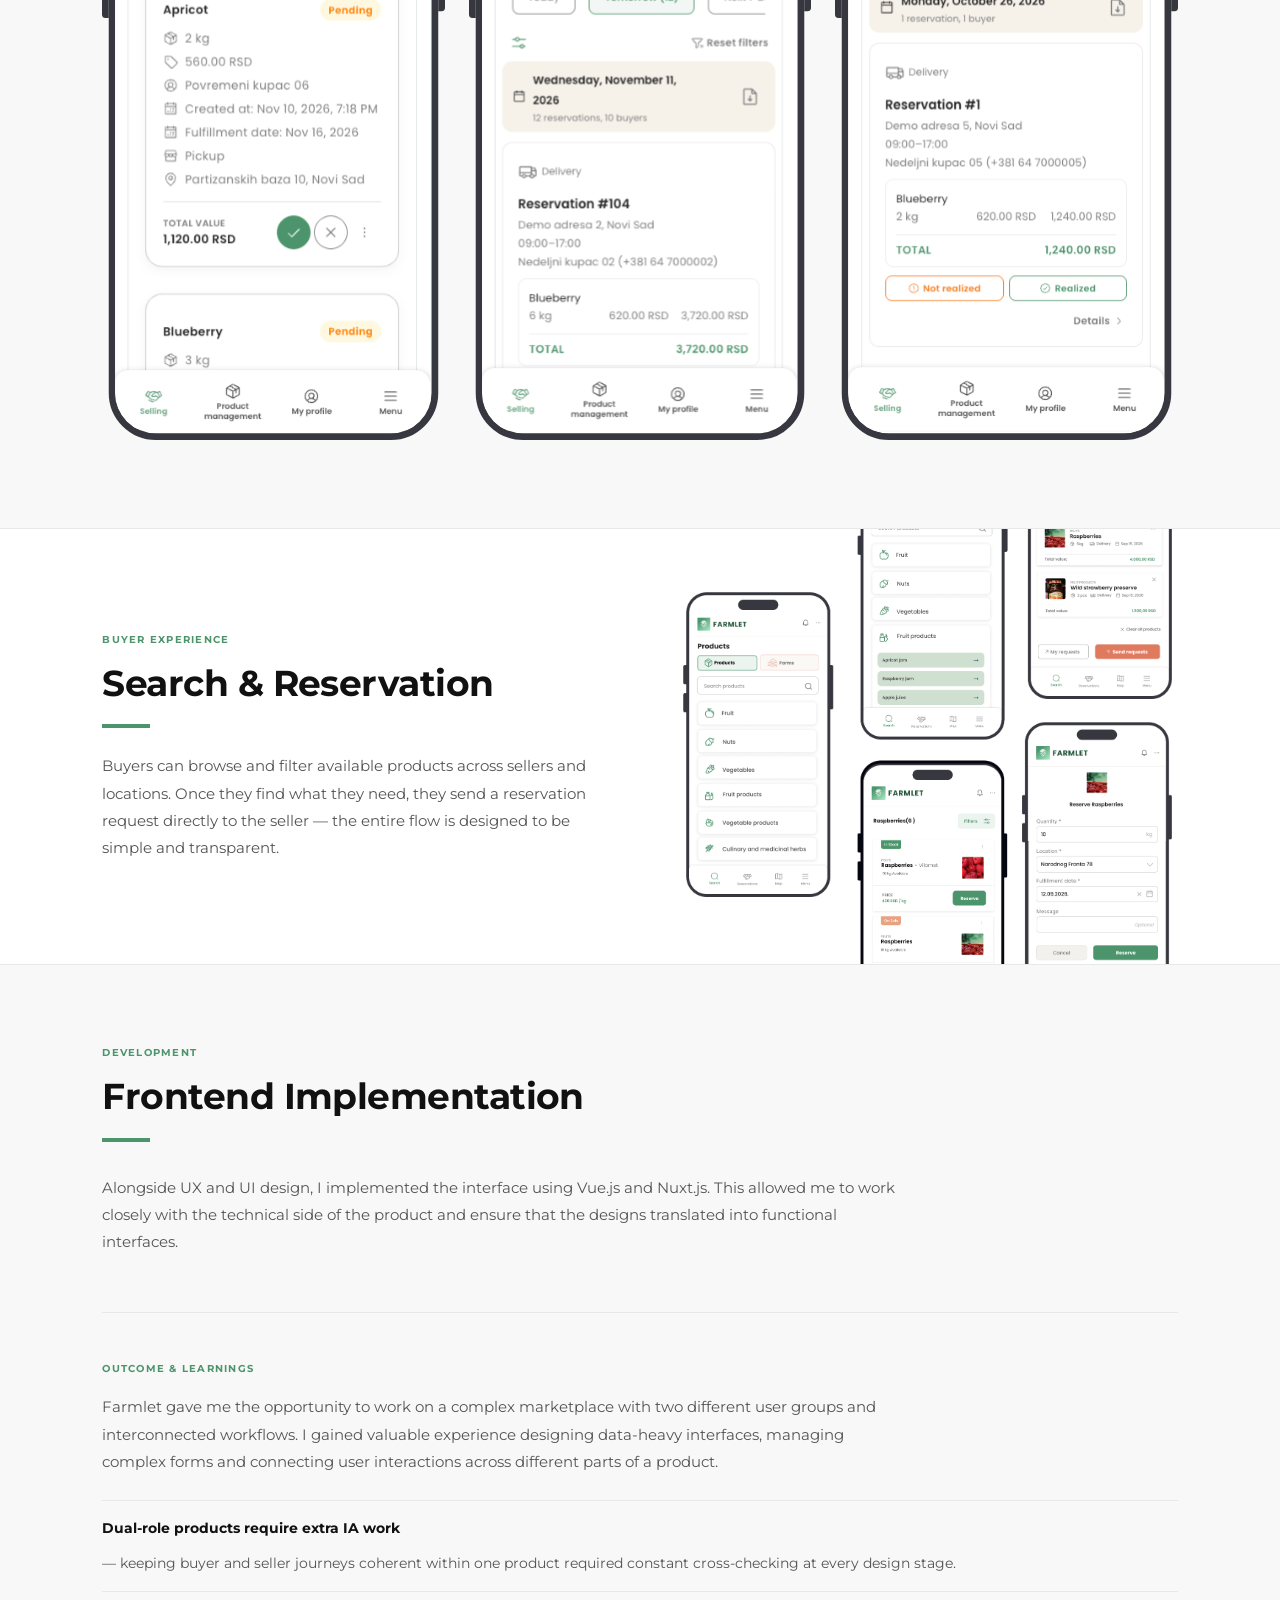
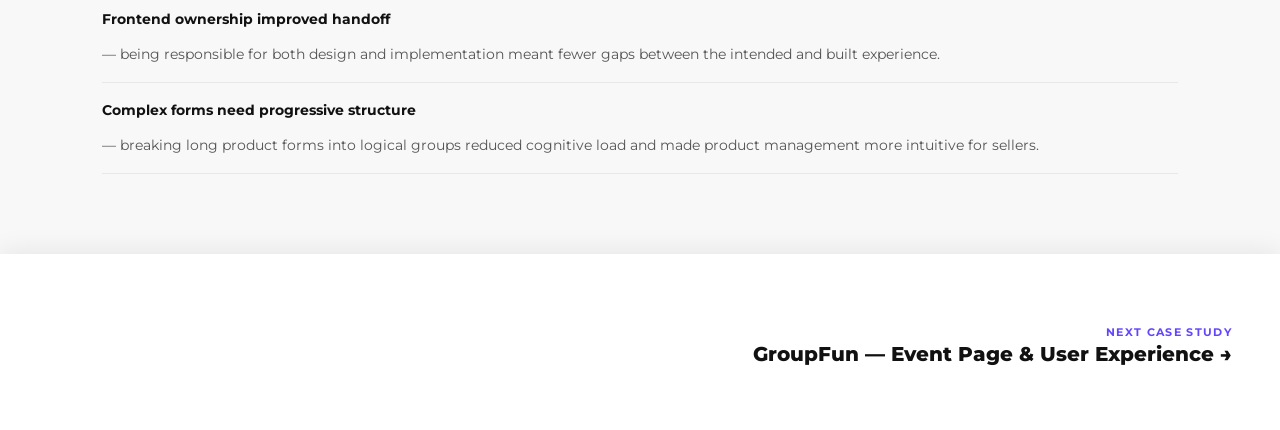
==== commit ba8879aa: "Update Product Management section with new images Co-Authored-By: Claude Sonnet 4.6 <noreply@anthrop" ====
--- a/farmlet.html
+++ b/farmlet.html
@@ -334,22 +334,10 @@
         <p class="csp-body csp-body--wide" style="margin-bottom:3rem;">
           One of the main UX challenges was organising product information and making product management straightforward for sellers. I designed forms and interface elements that help sellers add, edit and manage their products and keep important information organised.
         </p>
-      </div>
-
-      <div style="padding-inline: var(--csp-gutter); max-width: var(--csp-max); margin-inline: auto; display:flex; flex-direction:column; gap:2rem;">
-
-        <!-- pm-products + pm-product-desktop -->
-        <div style="display:grid; grid-template-columns: 1fr 2fr; gap:1.5rem; margin-top:2rem; align-items:center;">
-          <div>
-            <div class="csp-phone" style="max-width:200px; margin-inline:auto;">
-              <img src="images/case-study_farmlet/pm-products.svg" alt="Farmlet — product management mobile" />
-            </div>
-          </div>
-          <div>
-            <img src="images/case-study_farmlet/pm-product-desktop.svg" alt="Farmlet — product management desktop" style="width:100%; display:block; border-radius:6px; box-shadow: 0 4px 24px rgba(0,0,0,0.12);" />
-          </div>
-        </div>
-
+        <div style="display:grid; grid-template-columns: 1fr 2fr; gap:1.5rem; align-items:center;">
+          <img src="images/case-study_farmlet/pm-mob.png" alt="Farmlet — product management mobile" style="width:auto; max-width:100%; max-height:520px; display:block; border-radius:8px; margin-inline:auto;" />
+          <img src="images/case-study_farmlet/pm-desktop.png" alt="Farmlet — product management desktop" style="width:100%; display:block; border-radius:8px; box-shadow: 0 4px 24px rgba(0,0,0,0.10);" />
+        </div>
       </div>
     </section>
 
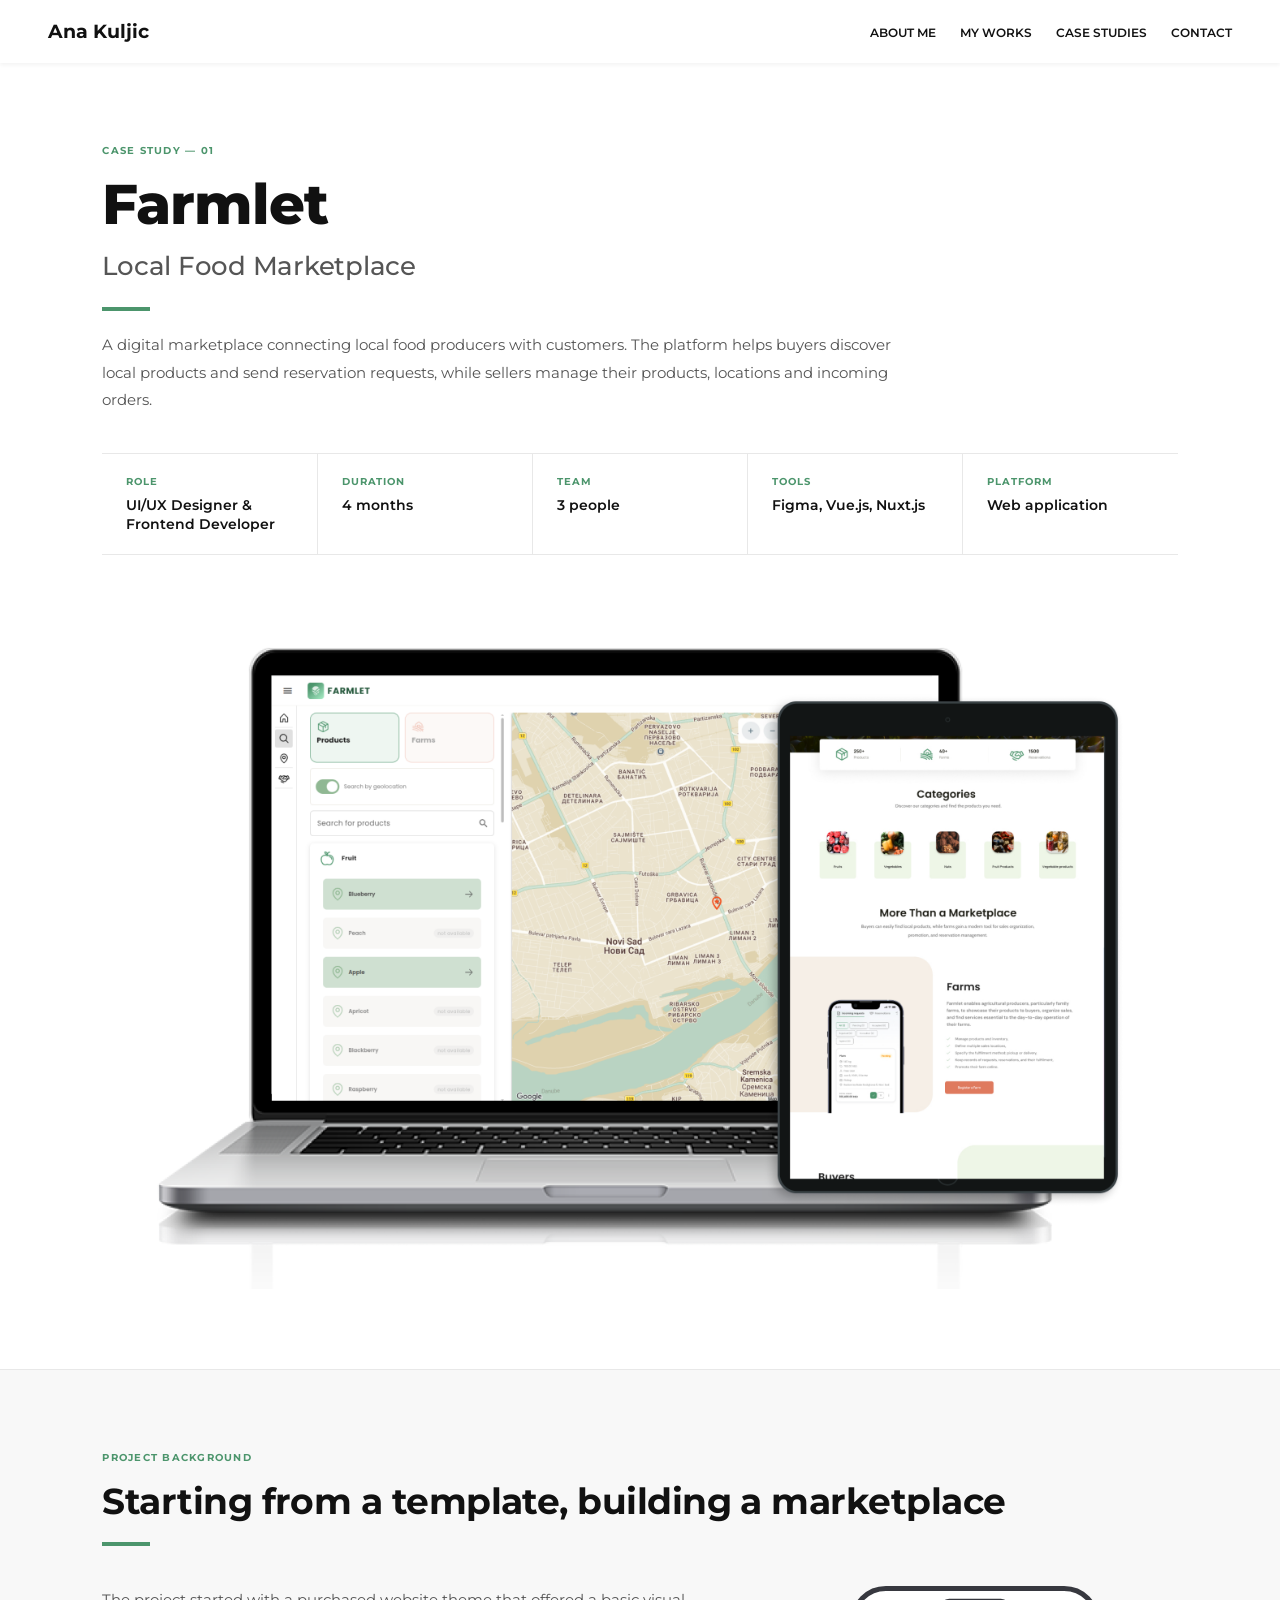
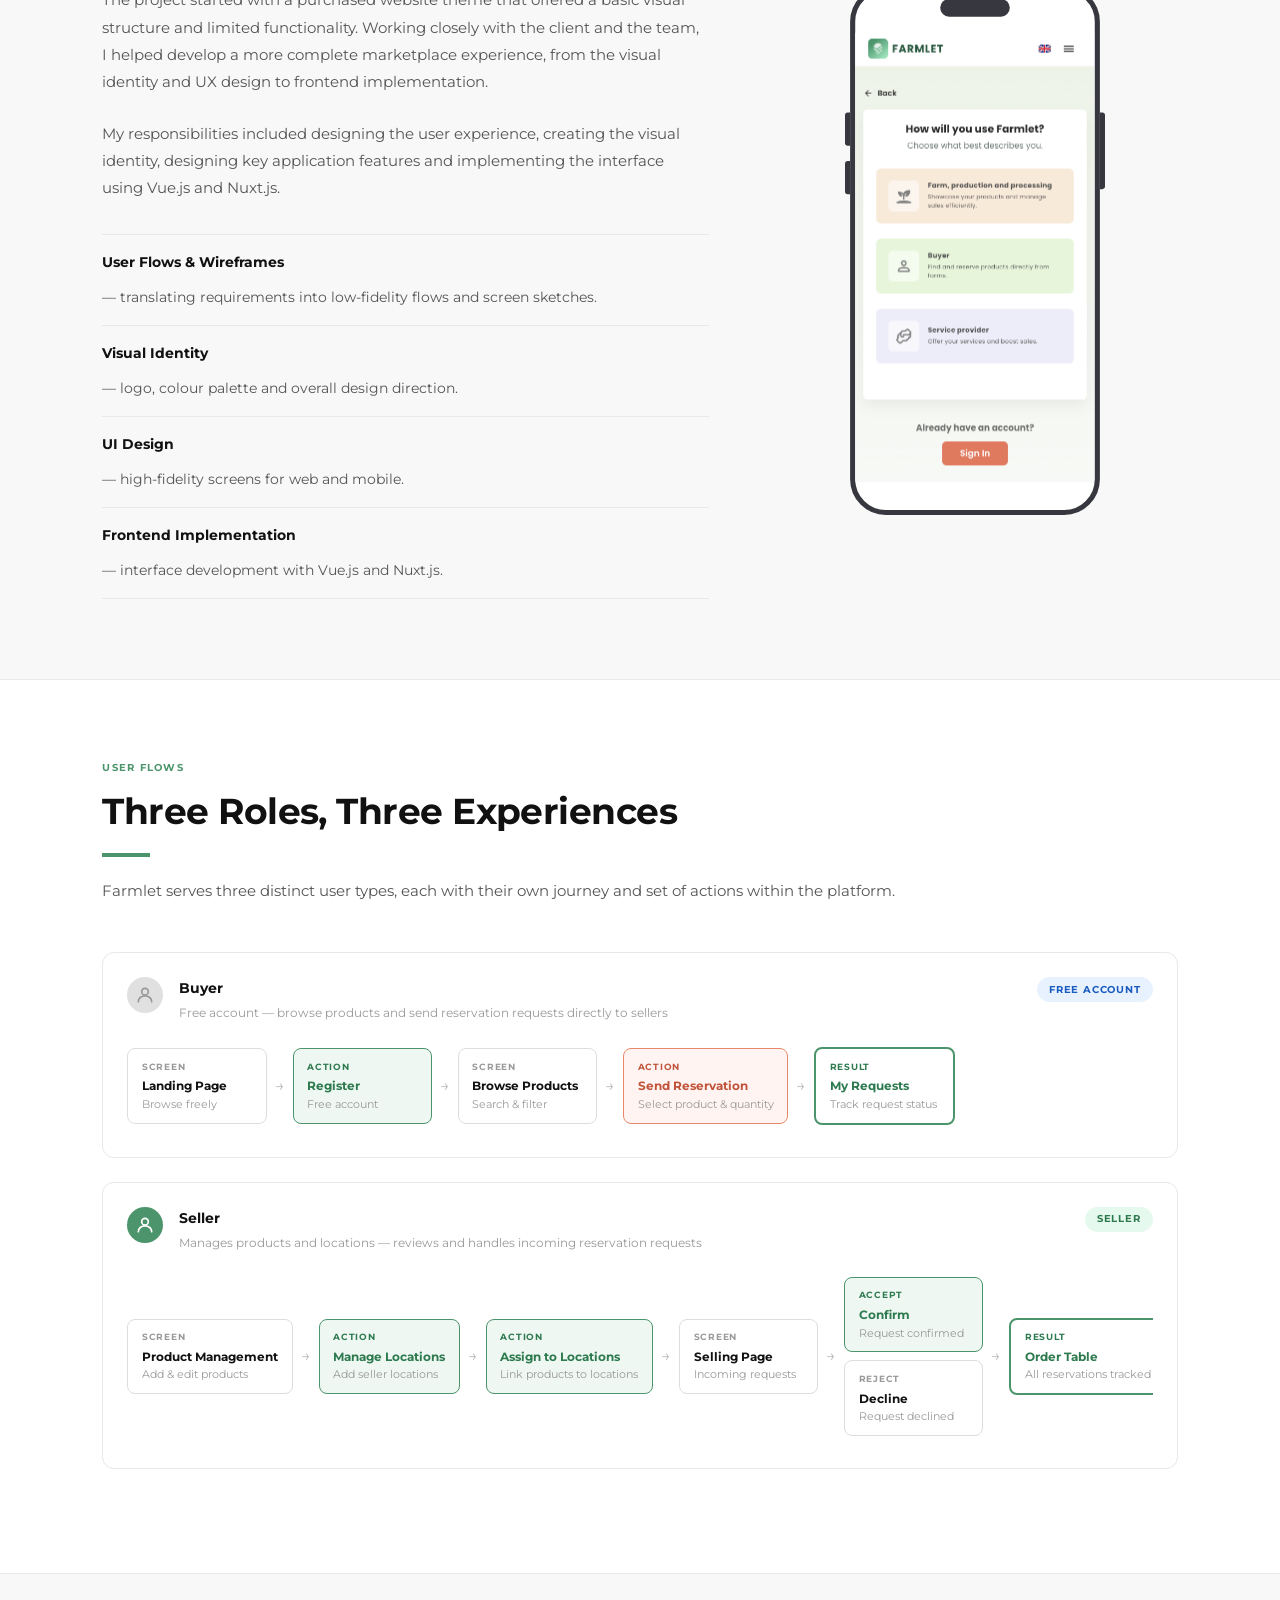
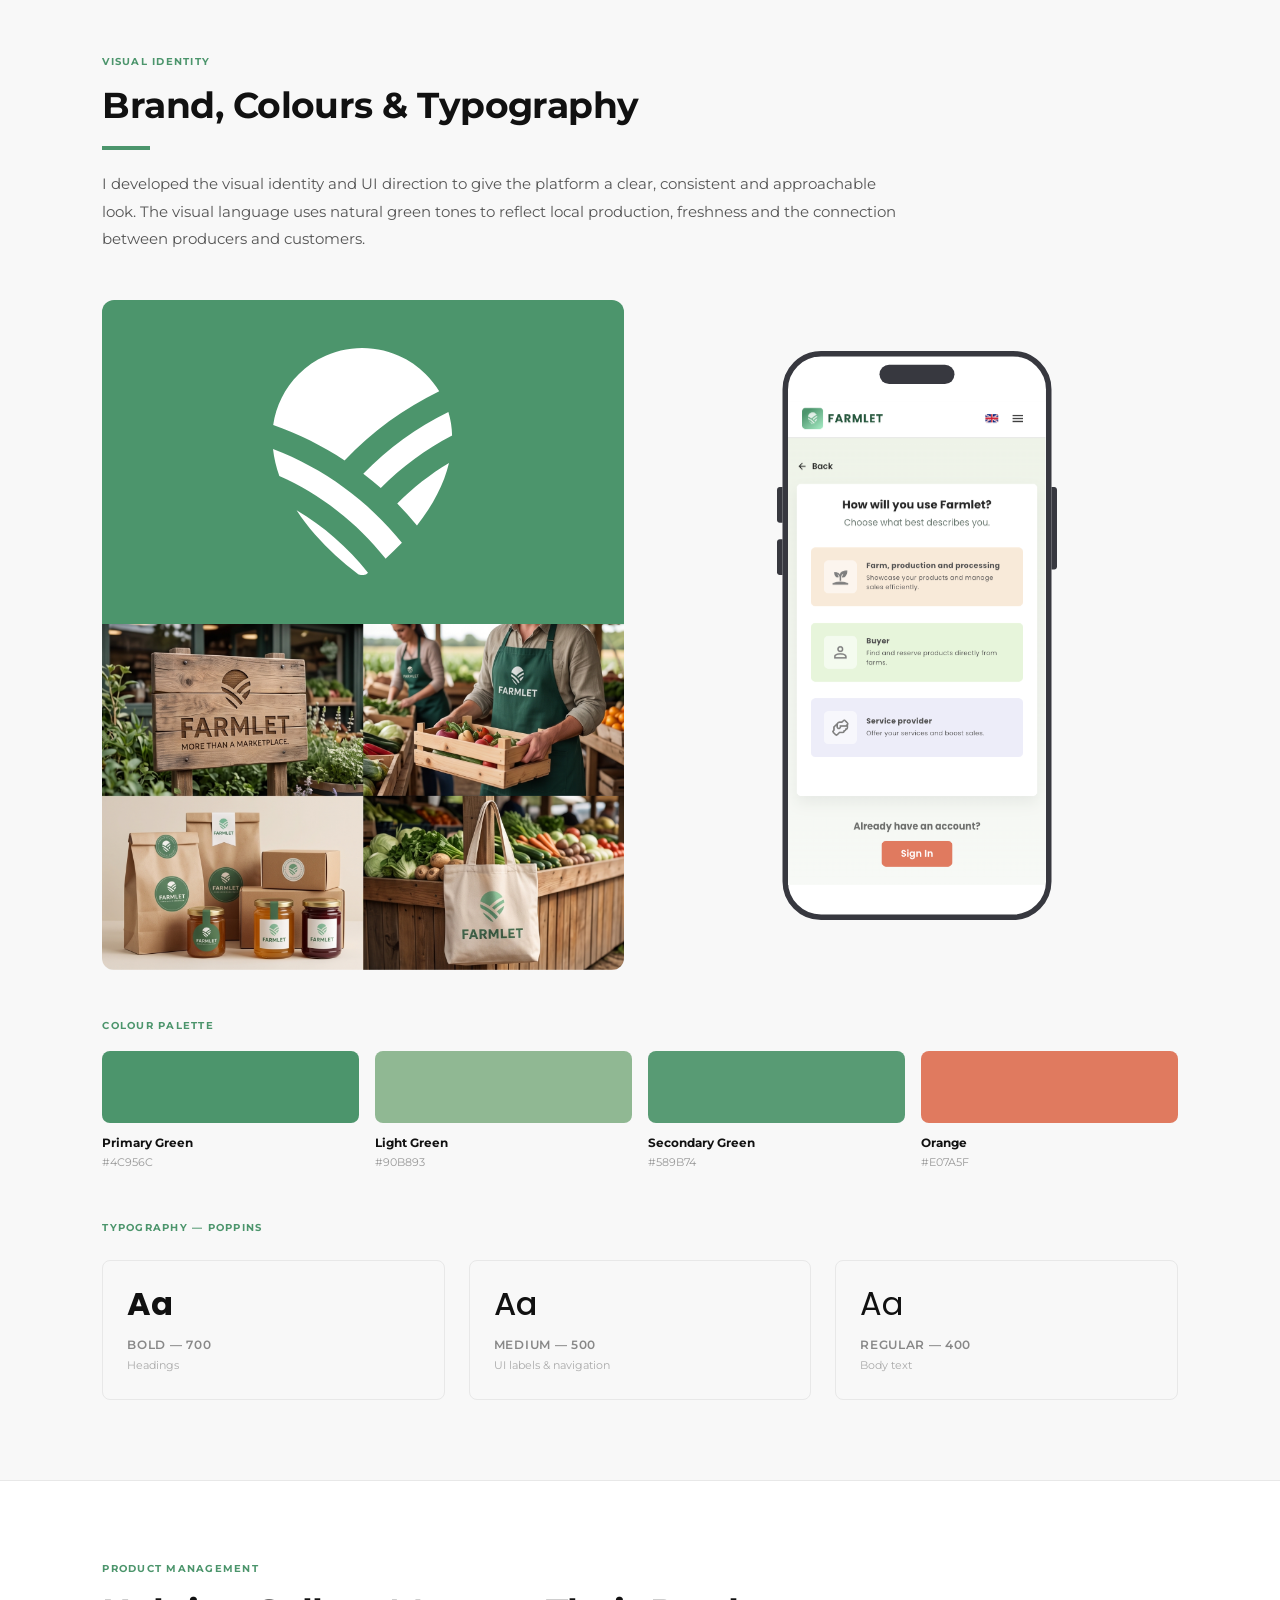
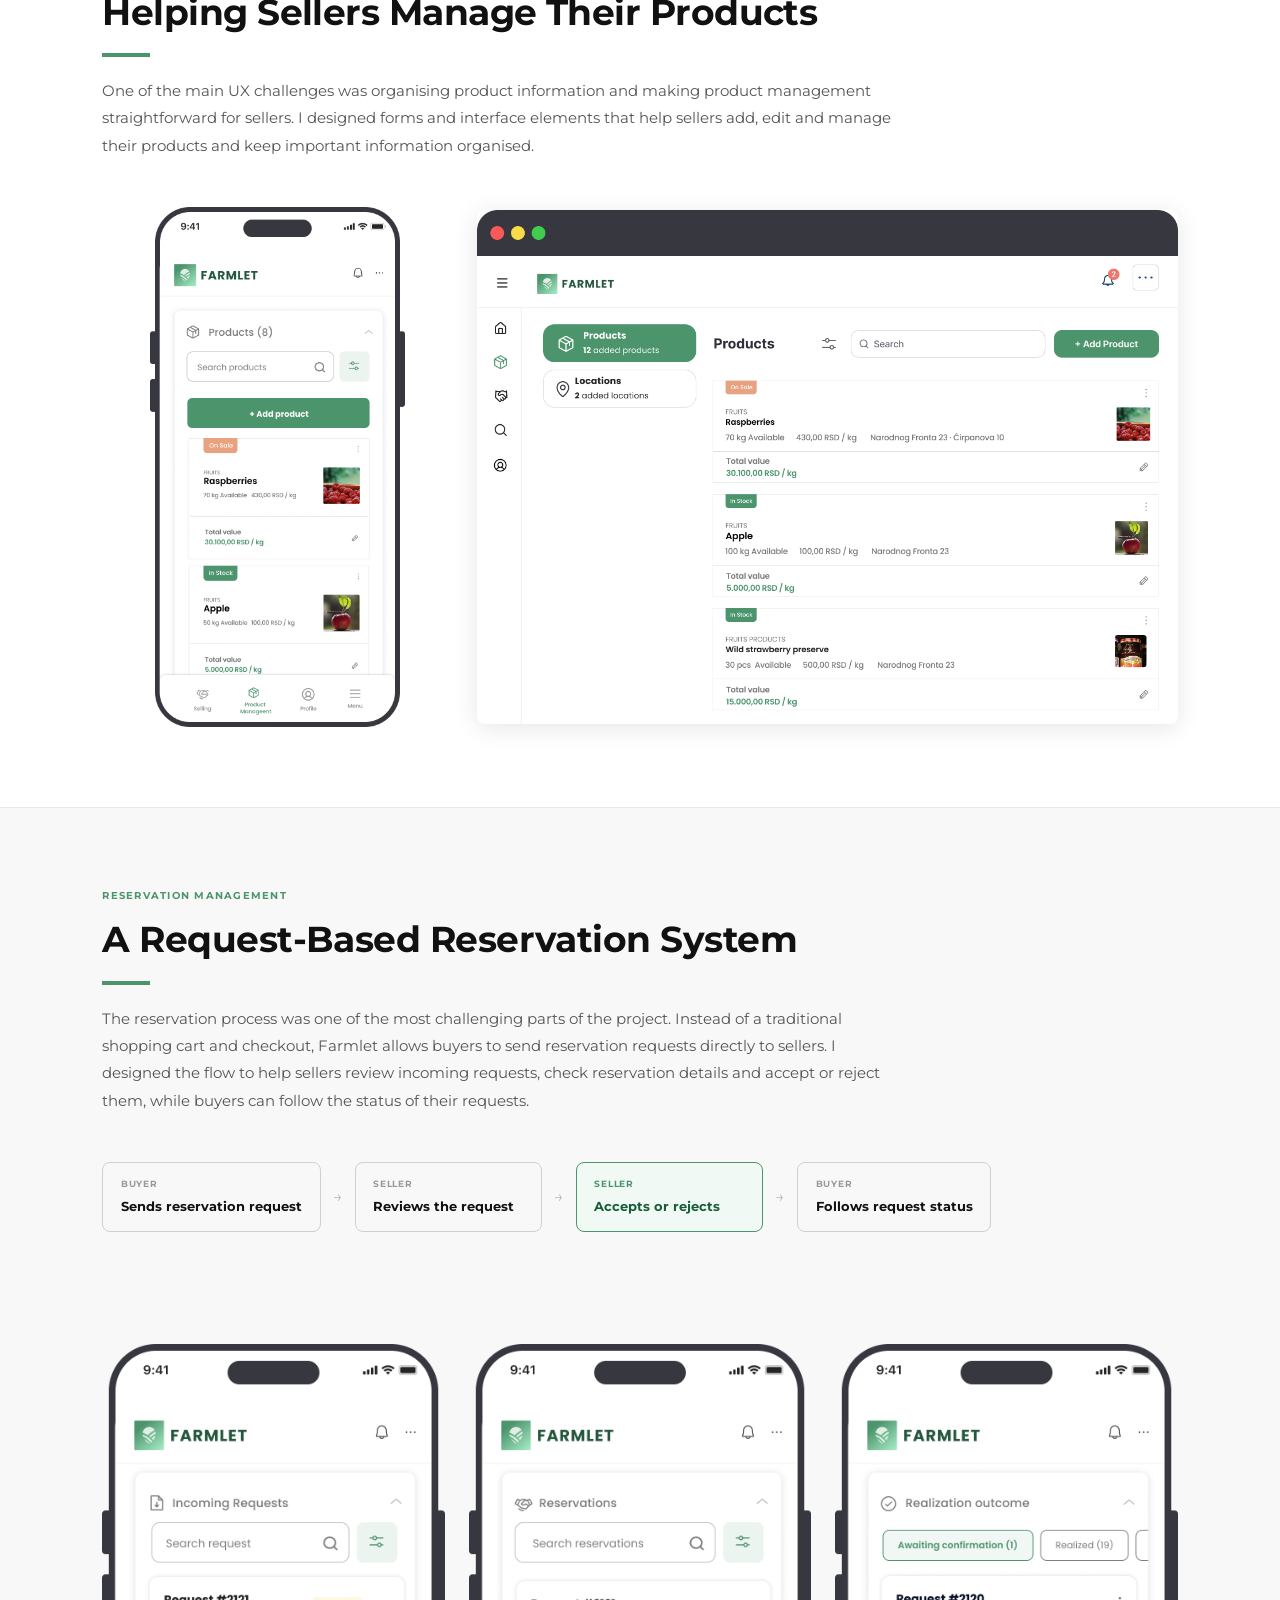
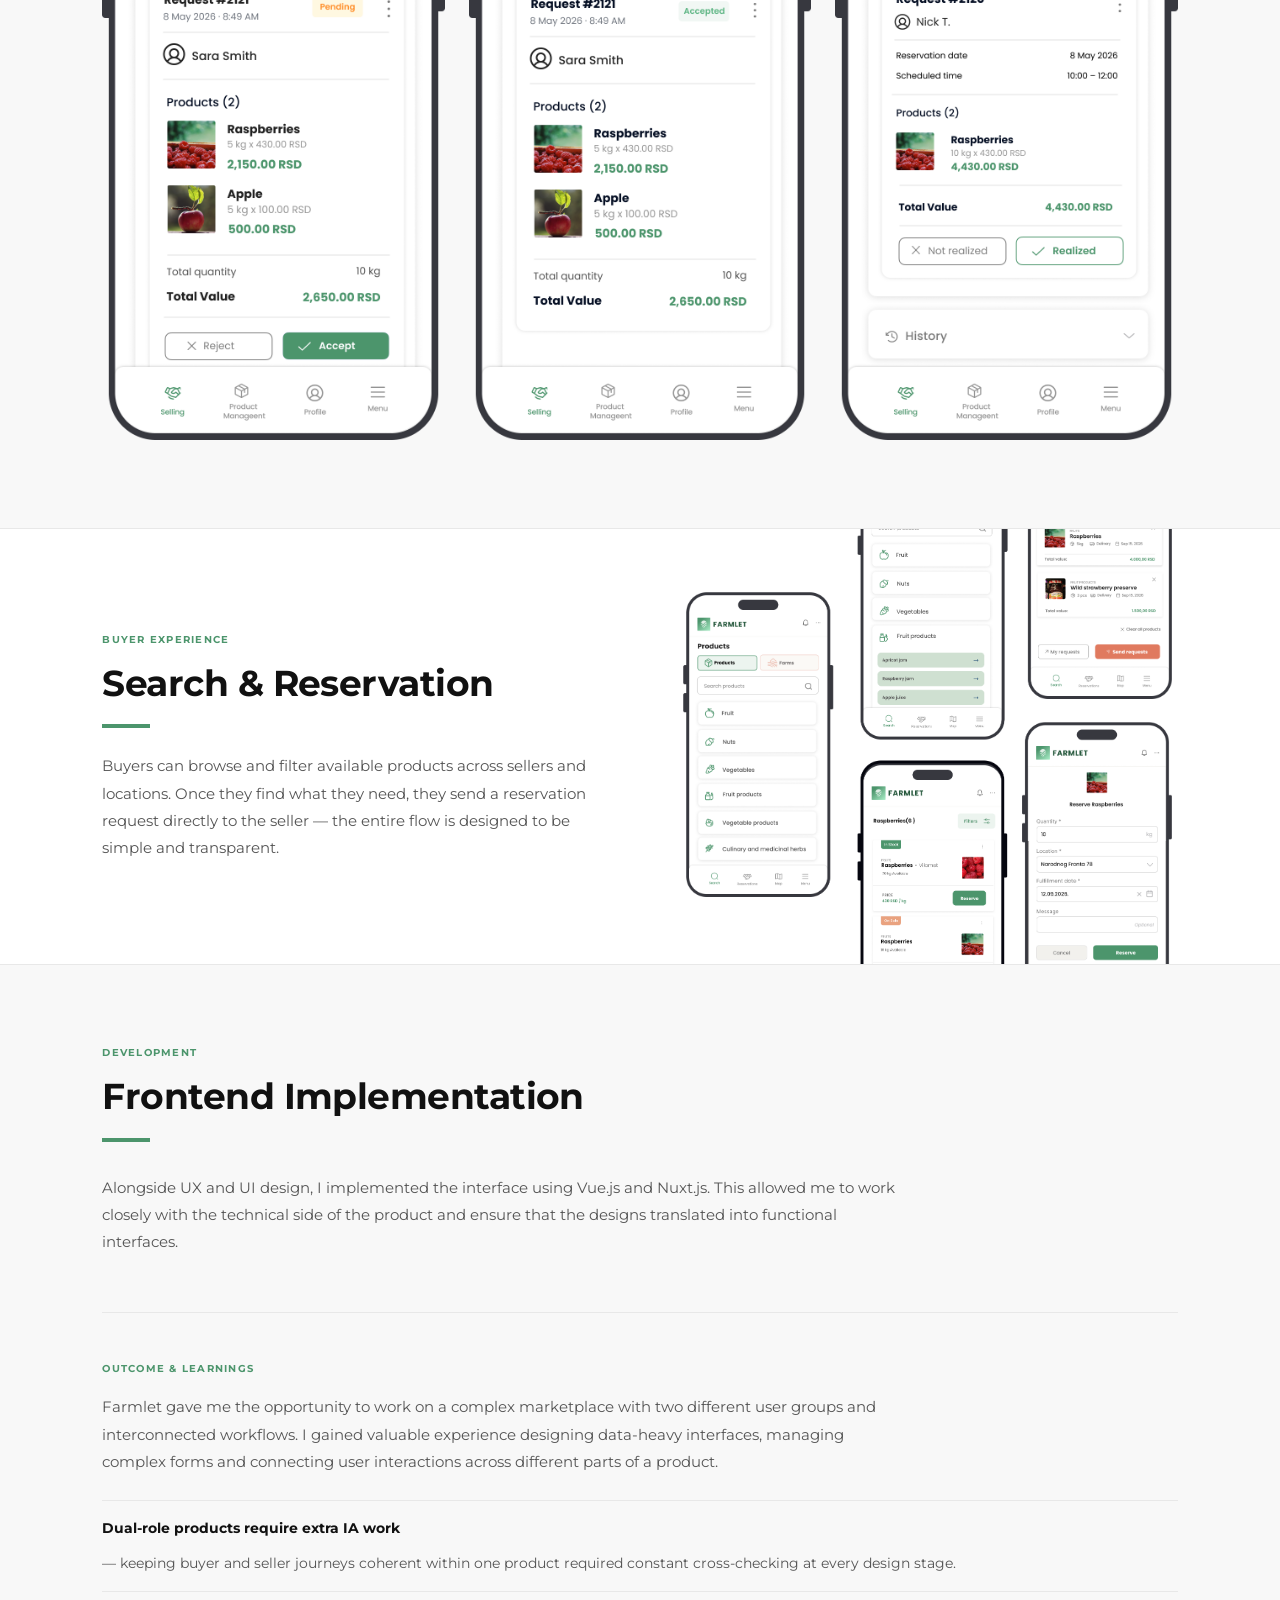
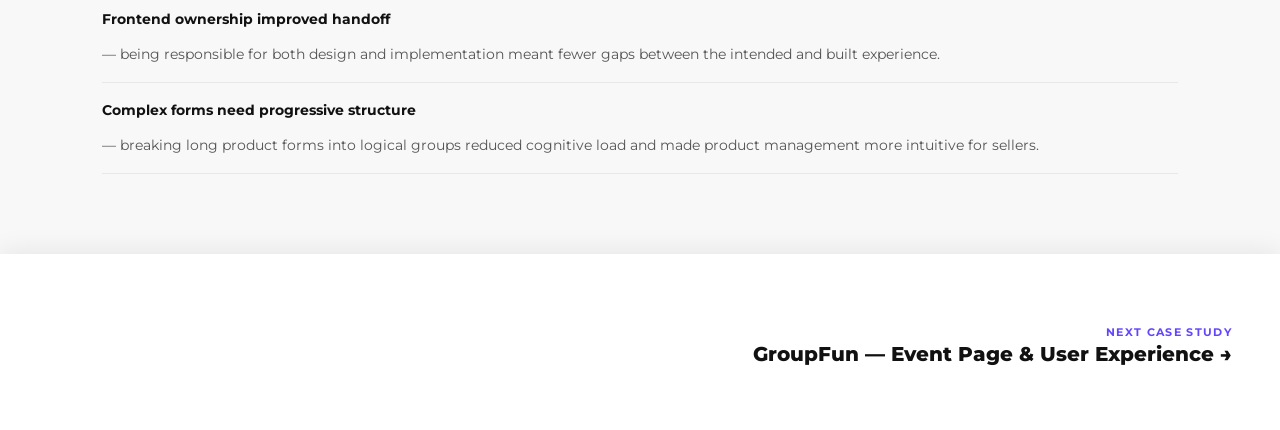
==== commit 0bf80d7a: "Replace selling screens with new images and clean up unused assets - Replace selling SVGs with incom" ====
--- a/farmlet.html
+++ b/farmlet.html
@@ -386,17 +386,17 @@
         <div style="display:grid; grid-template-columns: repeat(3, 1fr); gap:1.5rem; margin-top:3rem;">
           <div>
             <div class="csp-phone" style="max-width:100%;">
-              <img src="images/case-study_farmlet/selling-incoming request.svg" alt="Farmlet — selling incoming request" />
+              <img src="images/case-study_farmlet/incoming-request.png" alt="Farmlet — selling incoming request" />
             </div>
           </div>
           <div>
             <div class="csp-phone" style="max-width:100%;">
-              <img src="images/case-study_farmlet/selling-reservation.svg" alt="Farmlet — selling reservations" />
+              <img src="images/case-study_farmlet/reservation-accepted.png" alt="Farmlet — selling reservations" />
             </div>
           </div>
           <div>
             <div class="csp-phone" style="max-width:100%;">
-              <img src="images/case-study_farmlet/selling-outcome.svg" alt="Farmlet — selling outcome" />
+              <img src="images/case-study_farmlet/realization-outcome.png" alt="Farmlet — selling outcome" />
             </div>
           </div>
         </div>
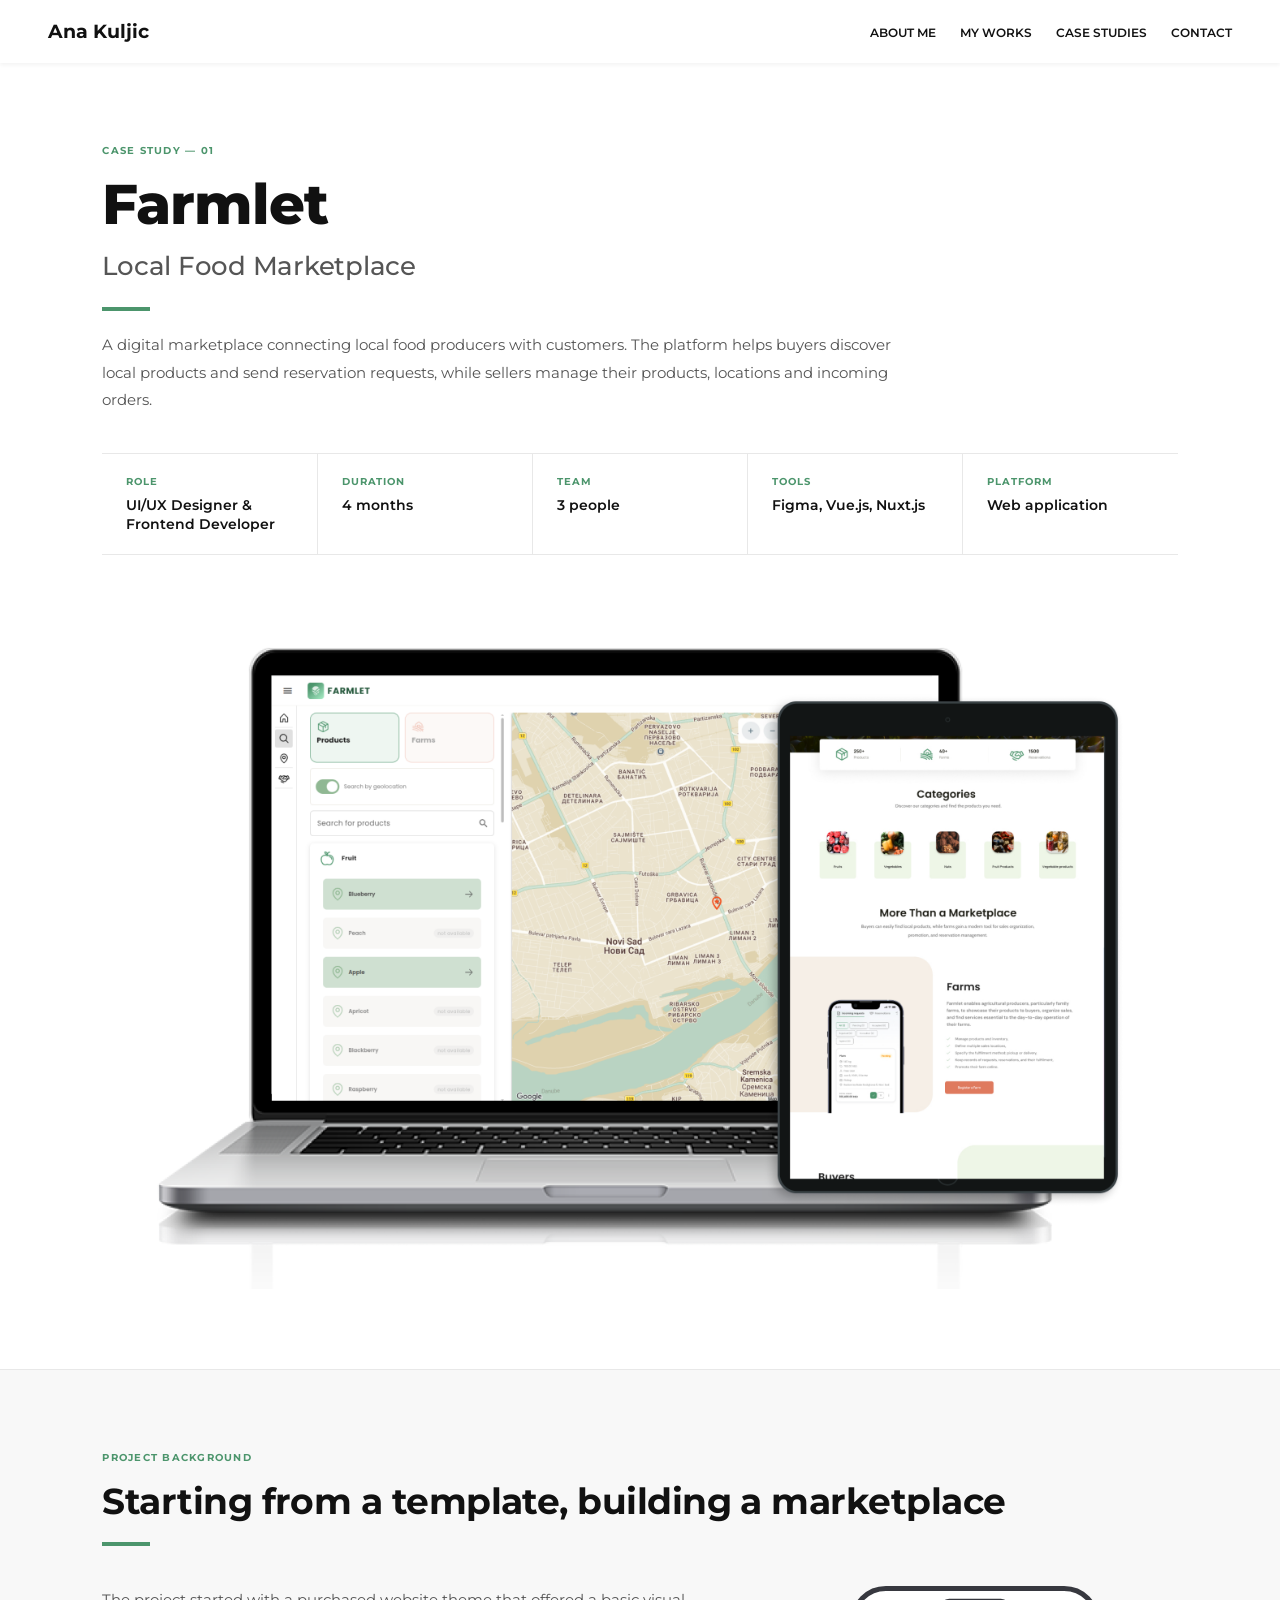
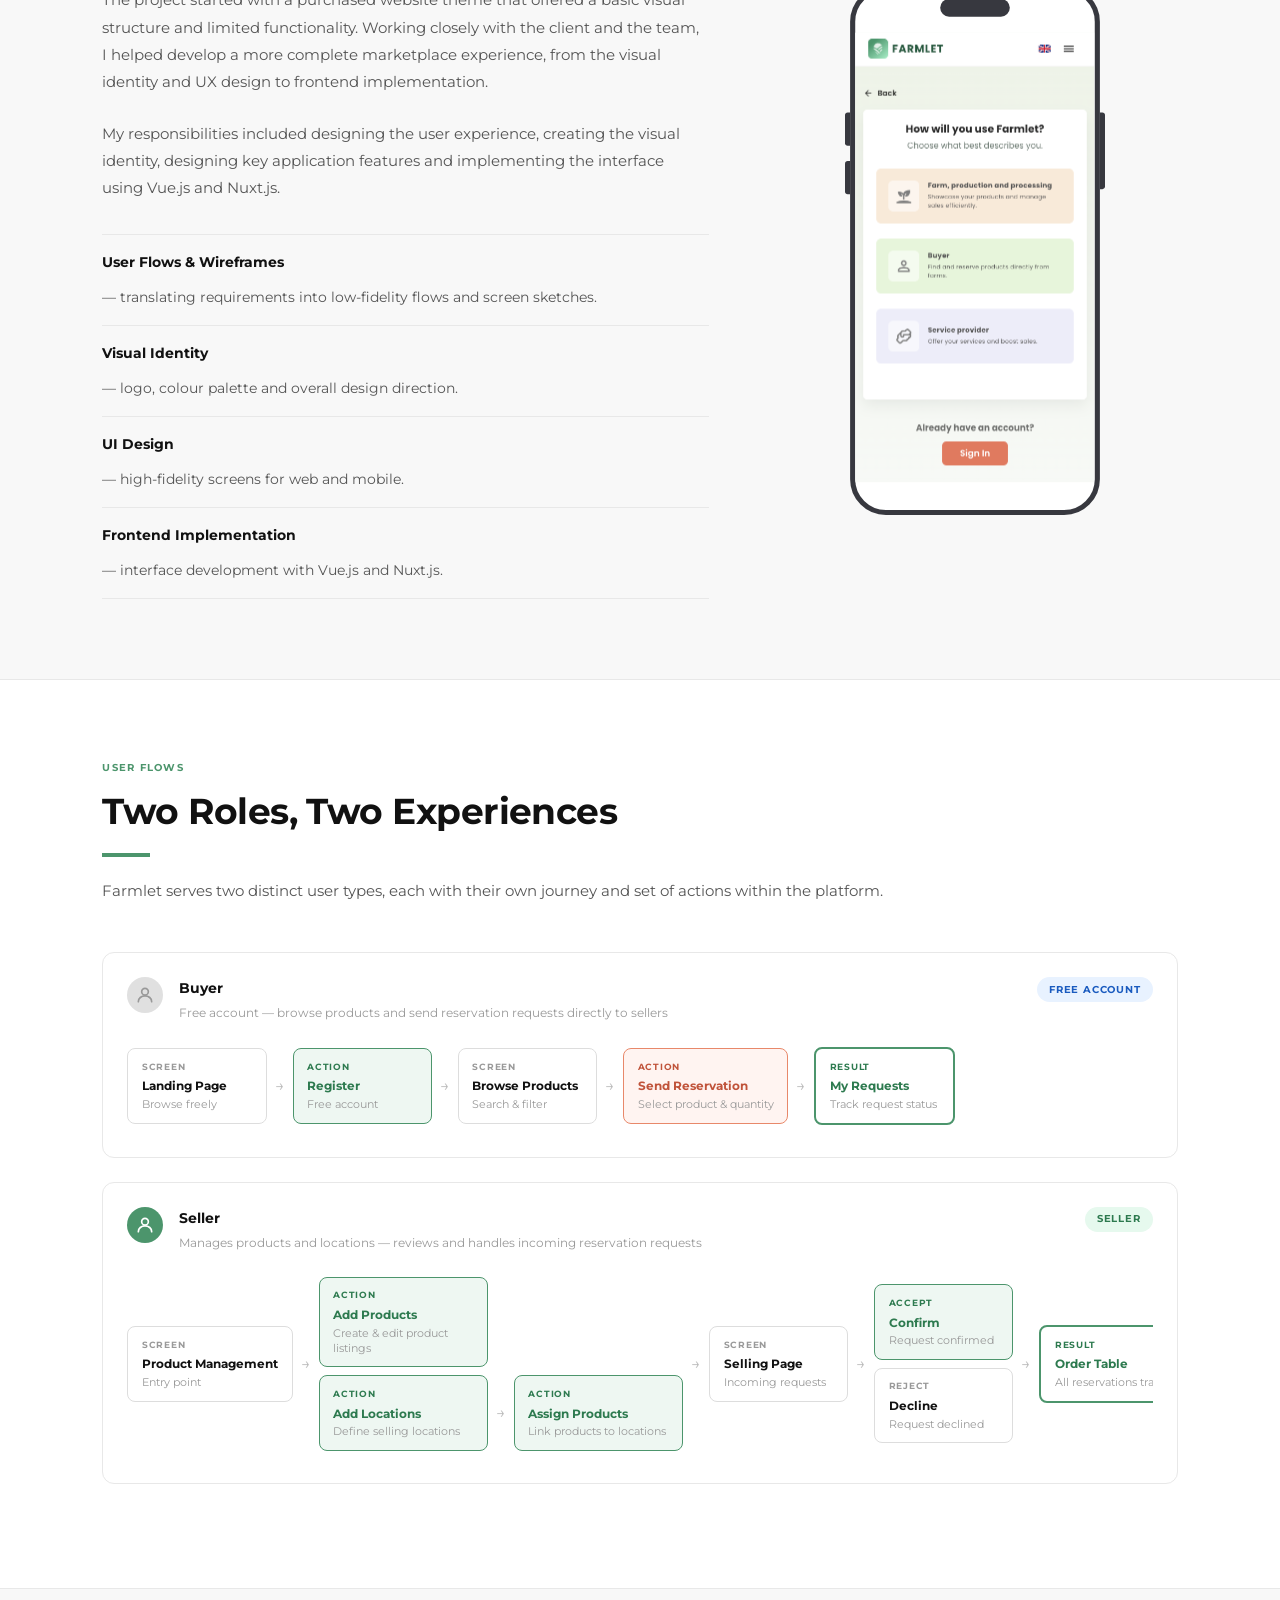
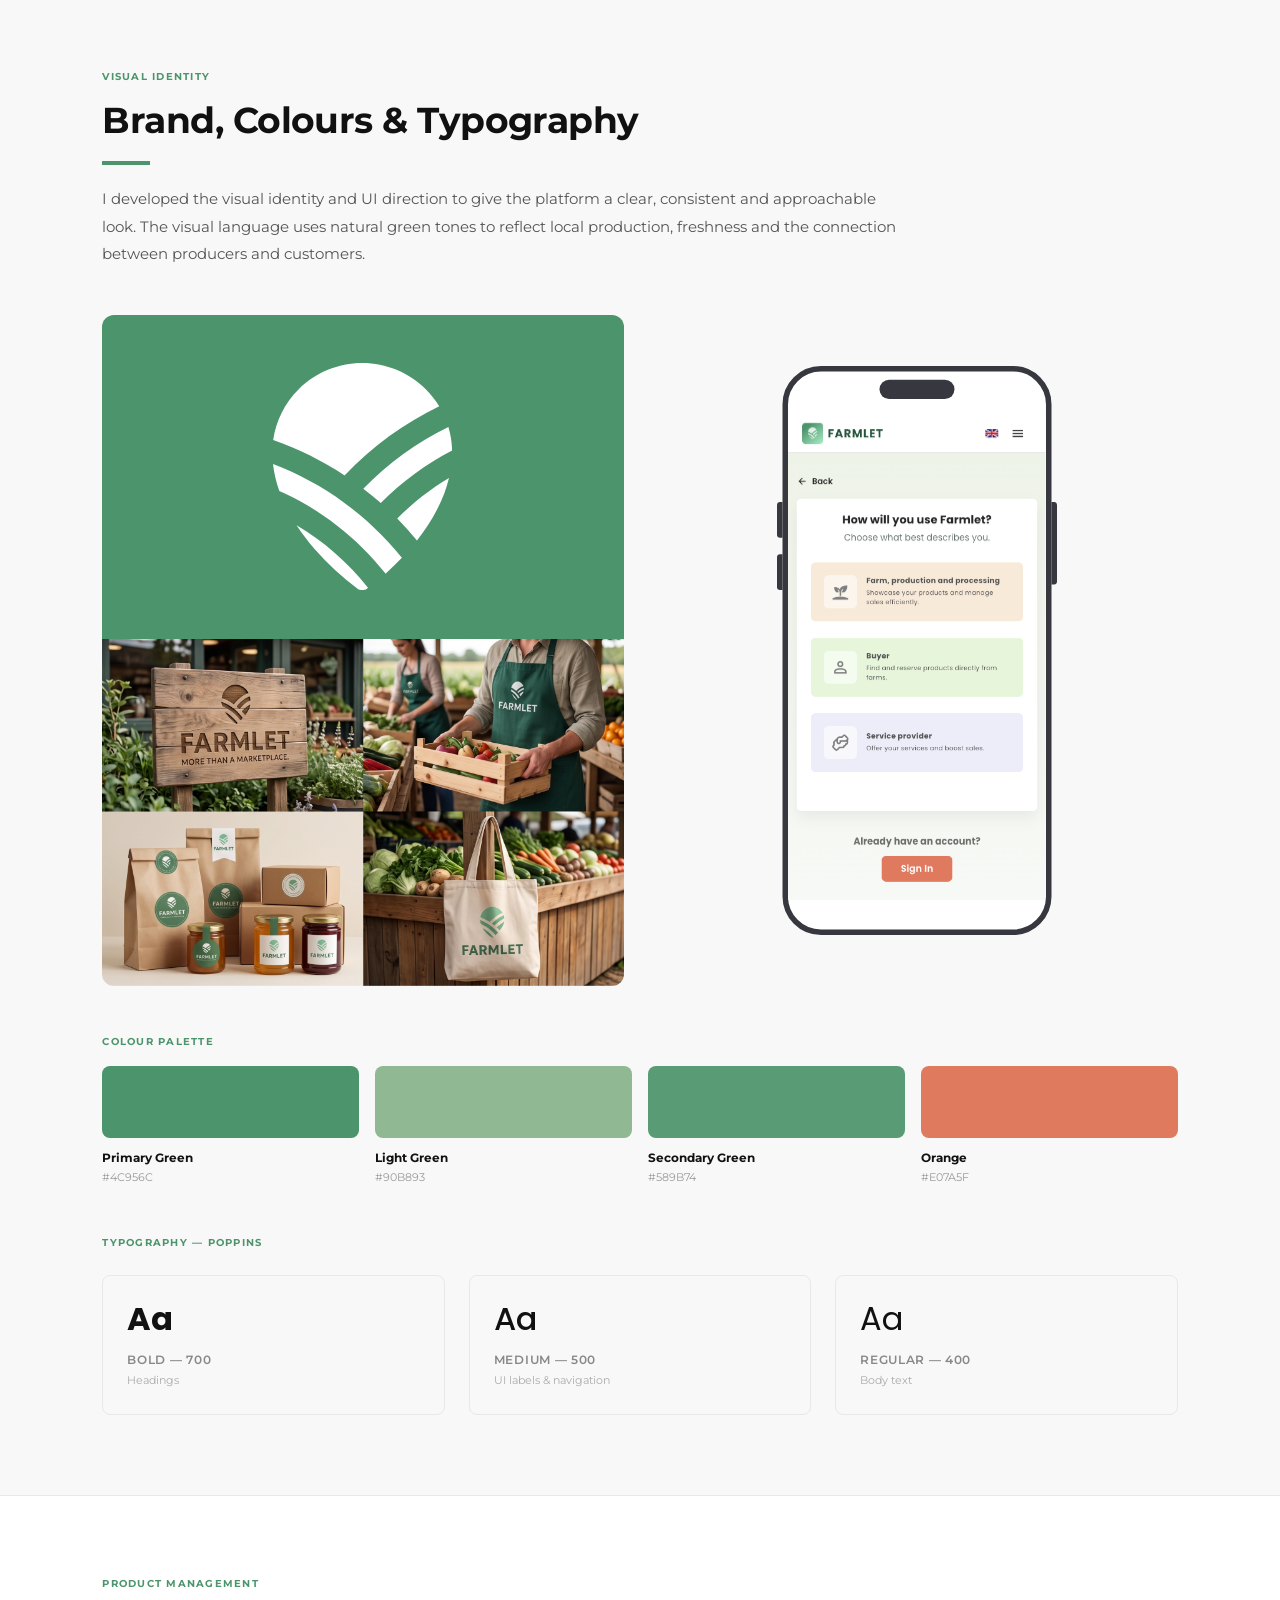
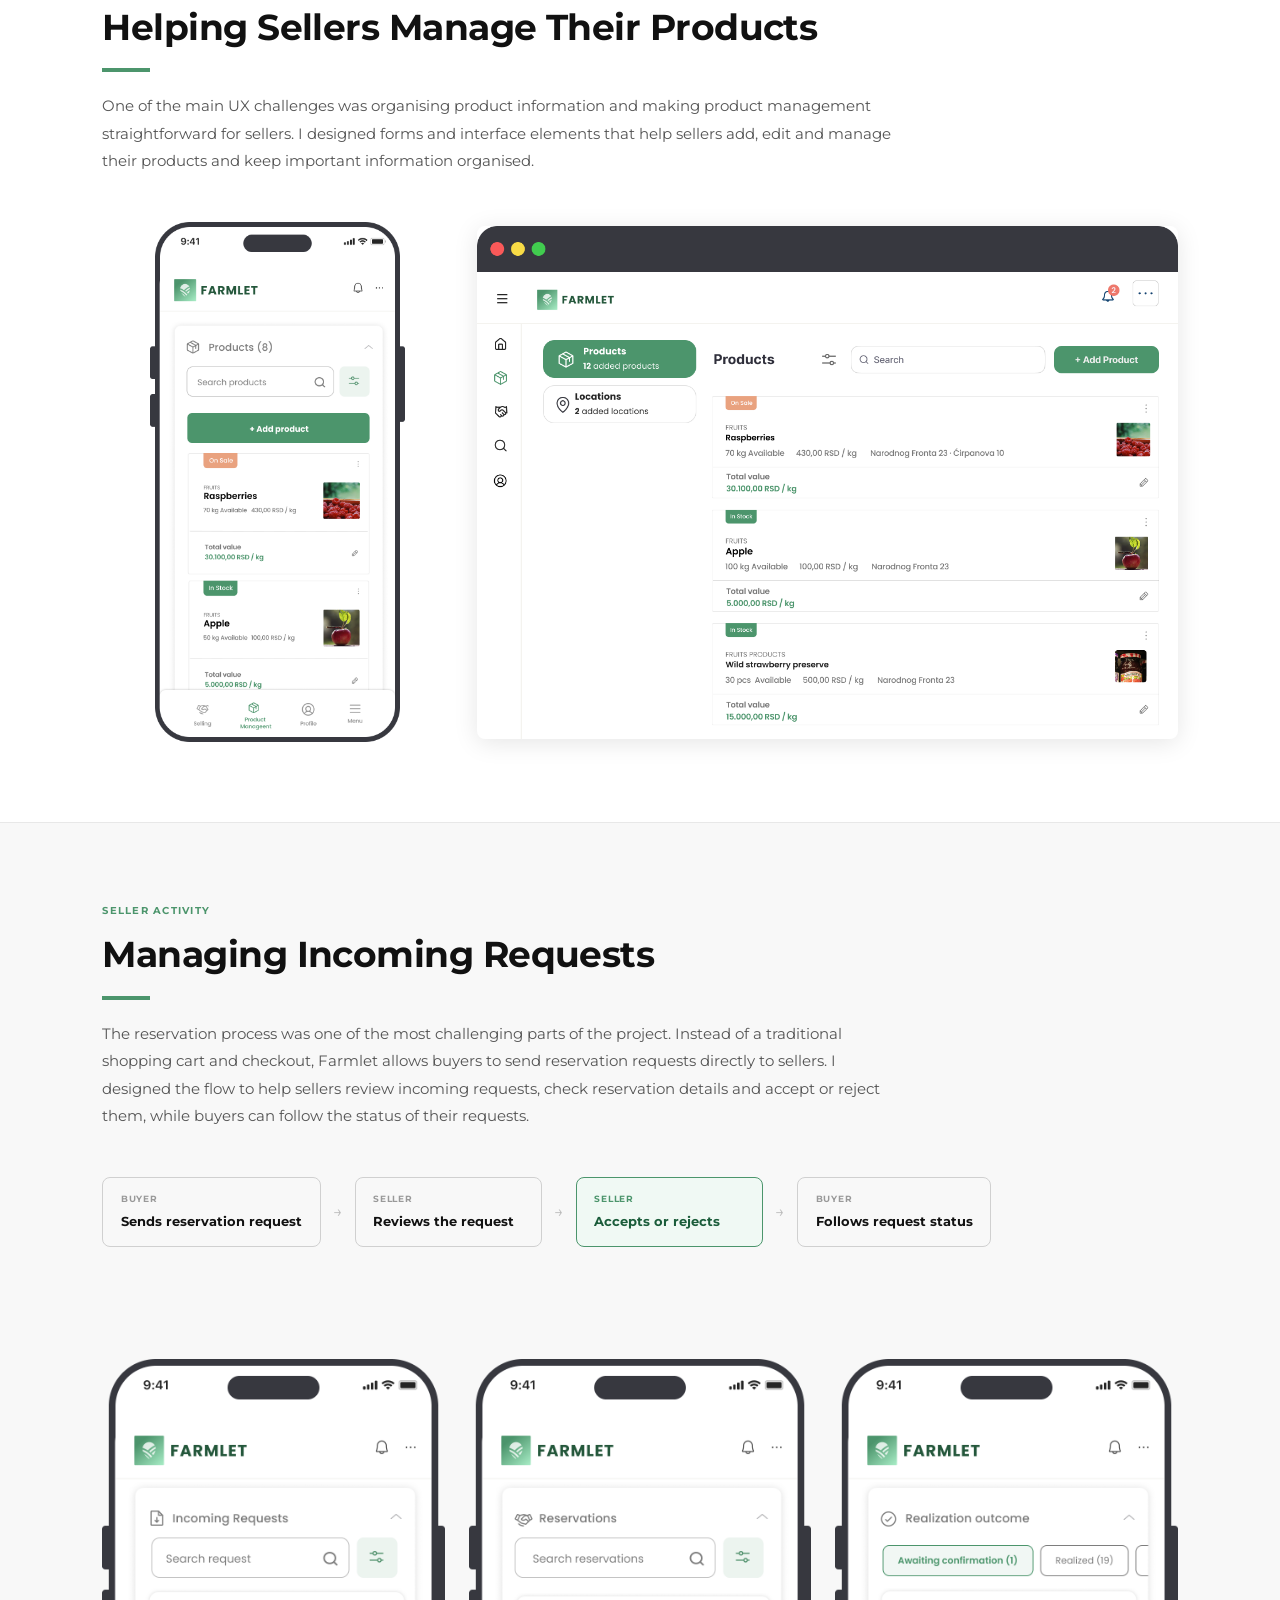
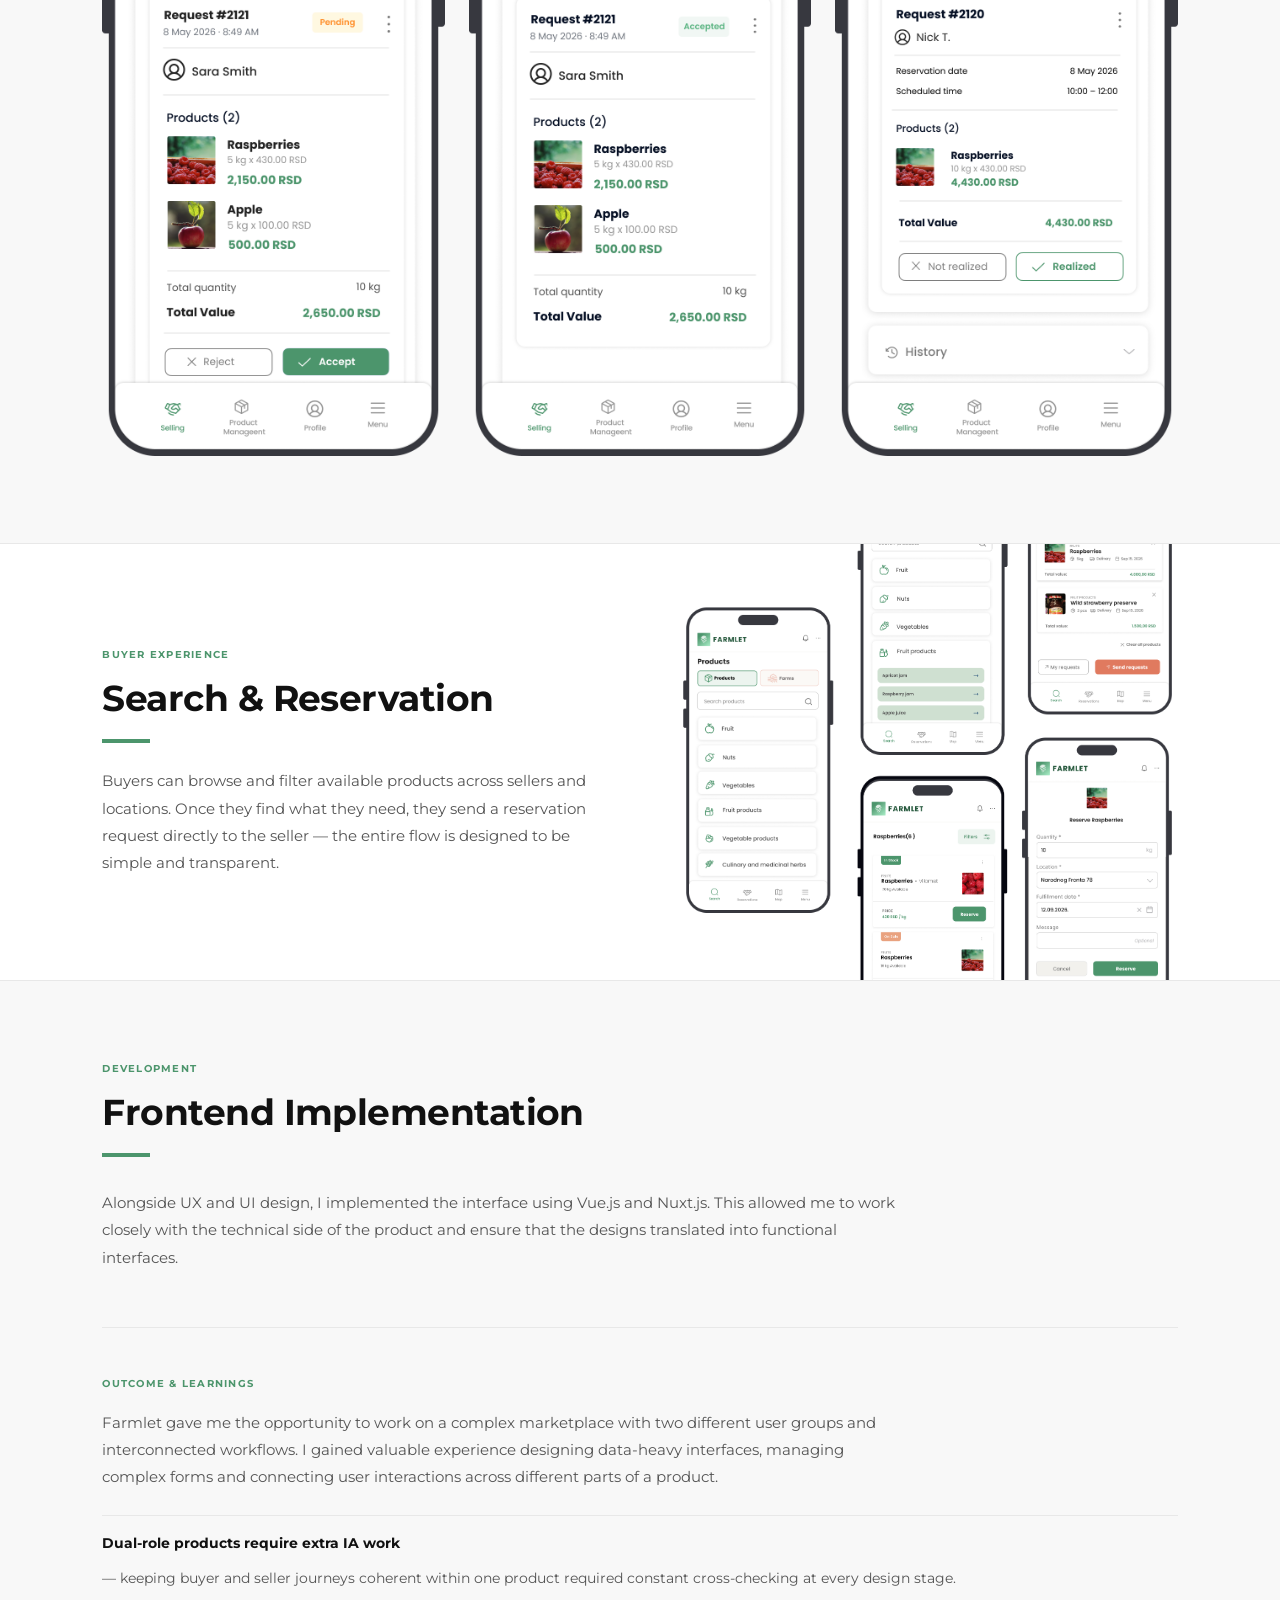
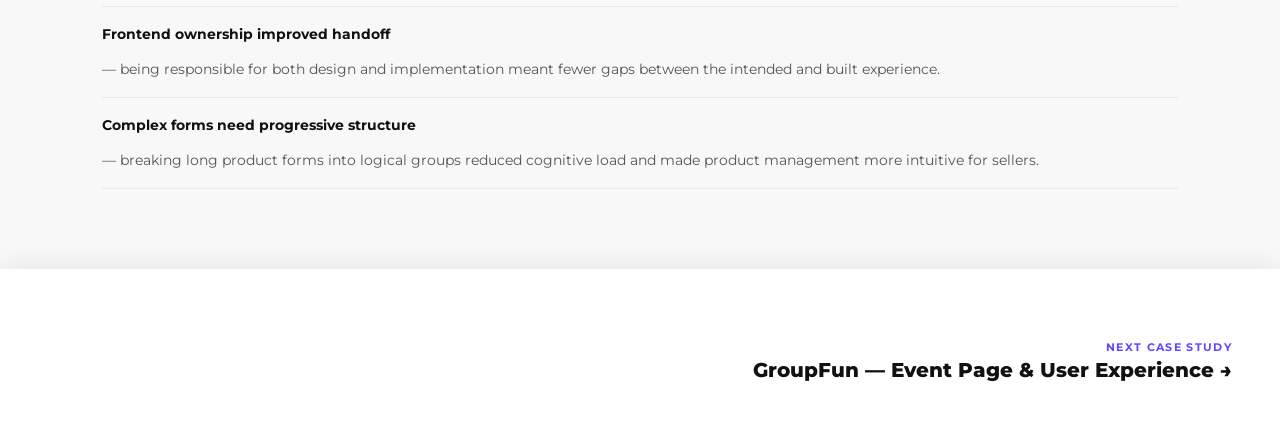
==== commit 17aba042: "Update GroupFun layout, farmlet seller flow, and section labels - Equal-width action steps in farmle" ====
--- a/farmlet.html
+++ b/farmlet.html
@@ -123,10 +123,10 @@
     <section class="csp-section">
       <div class="csp-wrap">
         <span class="csp-label">User Flows</span>
-        <h2 class="csp-h2">Three Roles, Three Experiences</h2>
+        <h2 class="csp-h2">Two Roles, Two Experiences</h2>
         <span class="csp-accent-line"></span>
         <p class="csp-body csp-body--wide" style="margin-bottom:3rem;">
-          Farmlet serves three distinct user types, each with their own journey and set of actions within the platform.
+          Farmlet serves two distinct user types, each with their own journey and set of actions within the platform.
         </p>
 
         <!-- Flow 1: Buyer -->
@@ -190,19 +190,32 @@
             <div class="csp-flow-step">
               <div class="csp-flow-step__type">Screen</div>
               <div class="csp-flow-step__name">Product Management</div>
-              <div class="csp-flow-step__desc">Add &amp; edit products</div>
-            </div>
-            <span class="csp-flow-arrow">→</span>
-            <div class="csp-flow-step" style="border-color:#4C956C;background:#eef7f2;">
-              <div class="csp-flow-step__type" style="color:#2d7a4f;">Action</div>
-              <div class="csp-flow-step__name" style="color:#2d7a4f;">Manage Locations</div>
-              <div class="csp-flow-step__desc">Add seller locations</div>
-            </div>
-            <span class="csp-flow-arrow">→</span>
-            <div class="csp-flow-step" style="border-color:#4C956C;background:#eef7f2;">
-              <div class="csp-flow-step__type" style="color:#2d7a4f;">Action</div>
-              <div class="csp-flow-step__name" style="color:#2d7a4f;">Assign to Locations</div>
-              <div class="csp-flow-step__desc">Link products to locations</div>
+              <div class="csp-flow-step__desc">Entry point</div>
+            </div>
+            <span class="csp-flow-arrow">→</span>
+            <div class="csp-flow-branch">
+              <!-- Branch 1: Add Products -->
+              <div style="display:flex; align-items:center; gap:0.5rem;">
+                <div class="csp-flow-step" style="border-color:#4C956C;background:#eef7f2; width:140px; flex-shrink:0;">
+                  <div class="csp-flow-step__type" style="color:#2d7a4f;">Action</div>
+                  <div class="csp-flow-step__name" style="color:#2d7a4f;">Add Products</div>
+                  <div class="csp-flow-step__desc">Create &amp; edit product listings</div>
+                </div>
+              </div>
+              <!-- Branch 2: Add Locations → Assign Products -->
+              <div style="display:flex; align-items:center; gap:0.5rem;">
+                <div class="csp-flow-step" style="border-color:#4C956C;background:#eef7f2; width:140px; flex-shrink:0;">
+                  <div class="csp-flow-step__type" style="color:#2d7a4f;">Action</div>
+                  <div class="csp-flow-step__name" style="color:#2d7a4f;">Add Locations</div>
+                  <div class="csp-flow-step__desc">Define selling locations</div>
+                </div>
+                <span class="csp-flow-arrow">→</span>
+                <div class="csp-flow-step" style="border-color:#4C956C;background:#eef7f2; width:140px; flex-shrink:0;">
+                  <div class="csp-flow-step__type" style="color:#2d7a4f;">Action</div>
+                  <div class="csp-flow-step__name" style="color:#2d7a4f;">Assign Products</div>
+                  <div class="csp-flow-step__desc">Link products to locations</div>
+                </div>
+              </div>
             </div>
             <span class="csp-flow-arrow">→</span>
             <div class="csp-flow-step">
@@ -348,8 +361,8 @@
     ══════════════════════════════════════════ -->
     <section class="csp-section">
       <div class="csp-wrap">
-        <span class="csp-label">Reservation Management</span>
-        <h2 class="csp-h2">A Request-Based Reservation System</h2>
+        <span class="csp-label">Seller Activity</span>
+        <h2 class="csp-h2">Managing Incoming Requests</h2>
         <span class="csp-accent-line"></span>
         <p class="csp-body csp-body--wide" style="margin-bottom:3rem;">
           The reservation process was one of the most challenging parts of the project. Instead of a traditional shopping cart and checkout, Farmlet allows buyers to send reservation requests directly to sellers. I designed the flow to help sellers review incoming requests, check reservation details and accept or reject them, while buyers can follow the status of their requests.
--- a/css/style.css
+++ b/css/style.css
@@ -1125,8 +1125,8 @@
 .work--fuelerate .work__content,
 .work--fuelerate .work__content--fuelerate,
 .work--groupfun .work__content--groupfun {
-  grid-template-columns: 0.42fr 0.58fr;
-  align-items: center;
+  grid-template-columns: 0.6fr 0.4fr;
+  align-items: start;
   gap: 3rem 4rem;
 }
 
@@ -1149,11 +1149,19 @@
   box-shadow: 0 20px 50px rgba(0, 0, 0, 0.12);
 }
 
-.fuelerate__mockup img,
+.fuelerate__mockup img {
+  display: block;
+  width: 100%;
+  height: auto;
+}
+
 .groupfun__mockup img {
   display: block;
-  width: 100%;
+  width: auto;
+  max-width: 100%;
   height: auto;
+  max-height: 700px;
+  border-radius: 8px;
 }
 
 .work__phone-frame {
@@ -1591,7 +1599,7 @@
 
   .fuelerate__mockup,
   .groupfun__mockup {
-    max-width: 100%;
+    max-width: 60%;
     margin: 0 auto;
   }
 
@@ -1741,6 +1749,10 @@
 @media (max-width: 560px) {
   :root {
     --page-gutter: 1.25rem;
+  }
+
+  .groupfun__mockup {
+    max-width: 90%;
   }
 
   .navbar,
